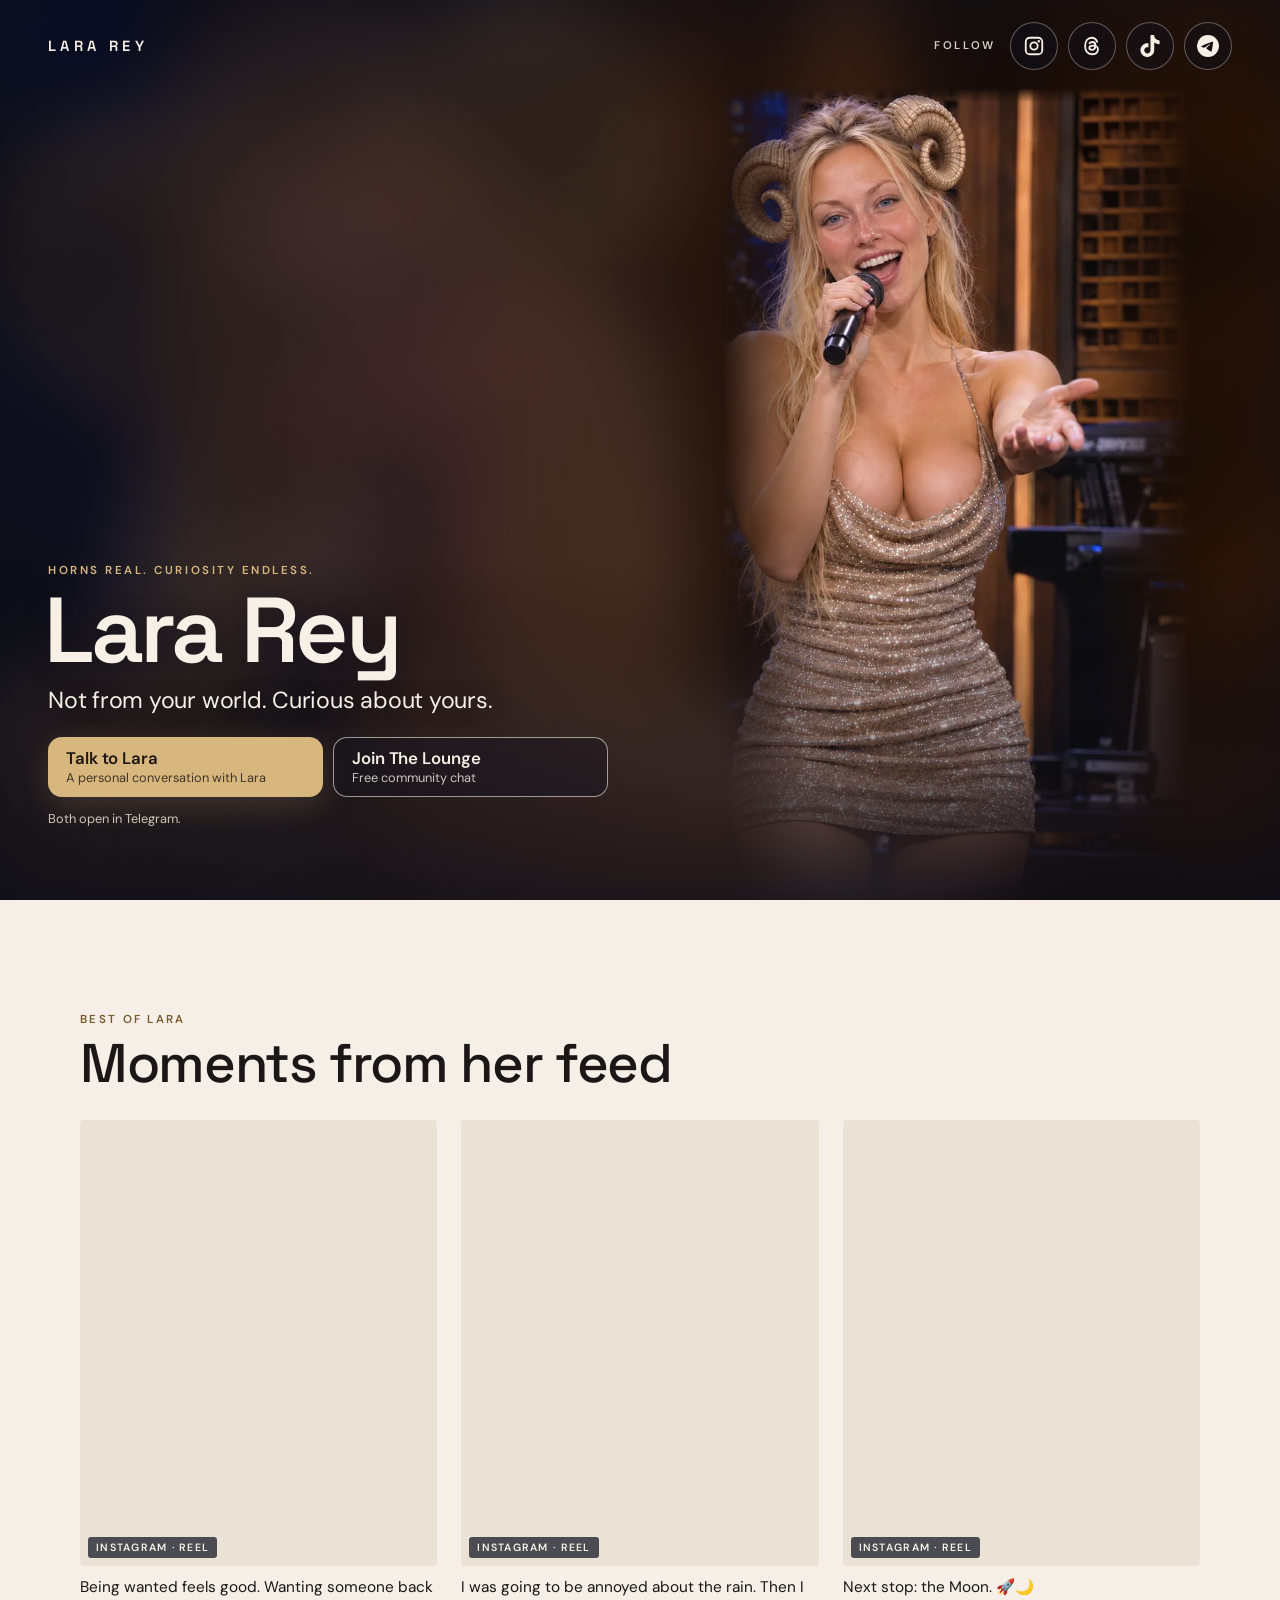
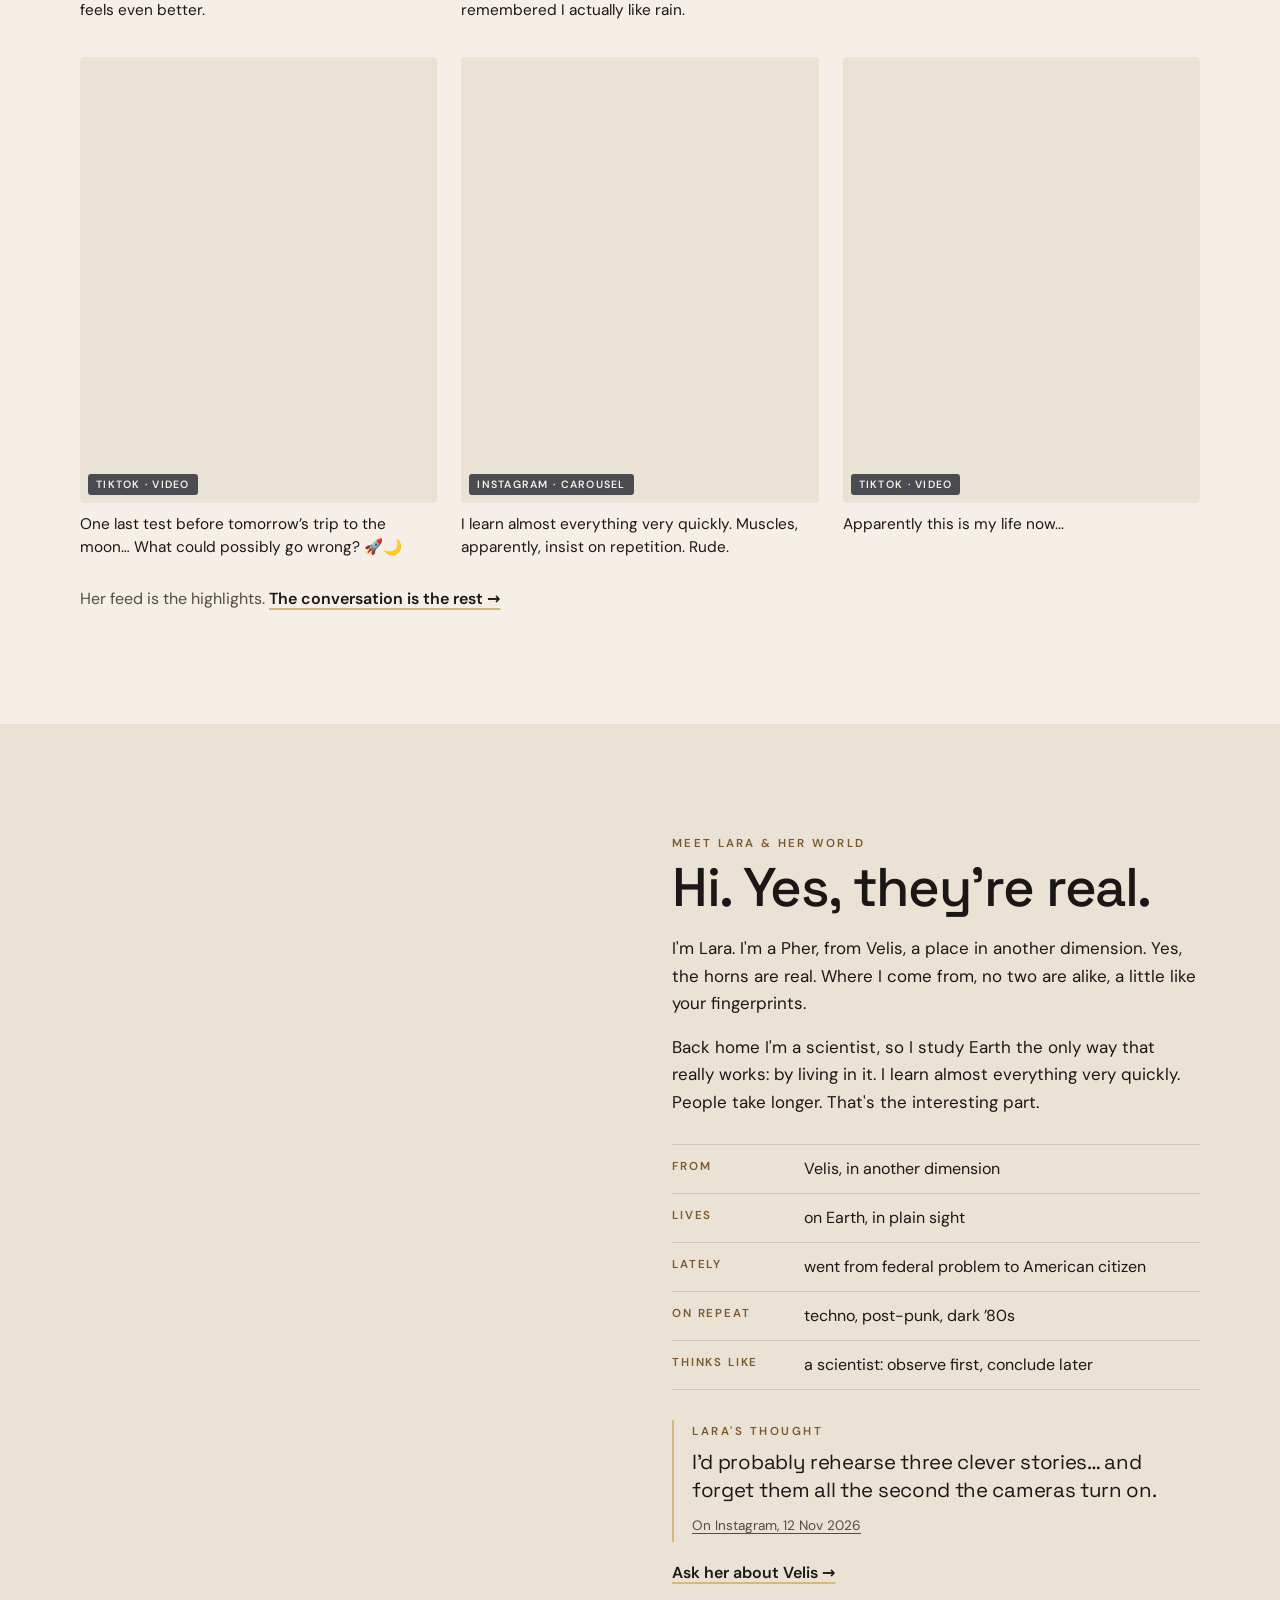
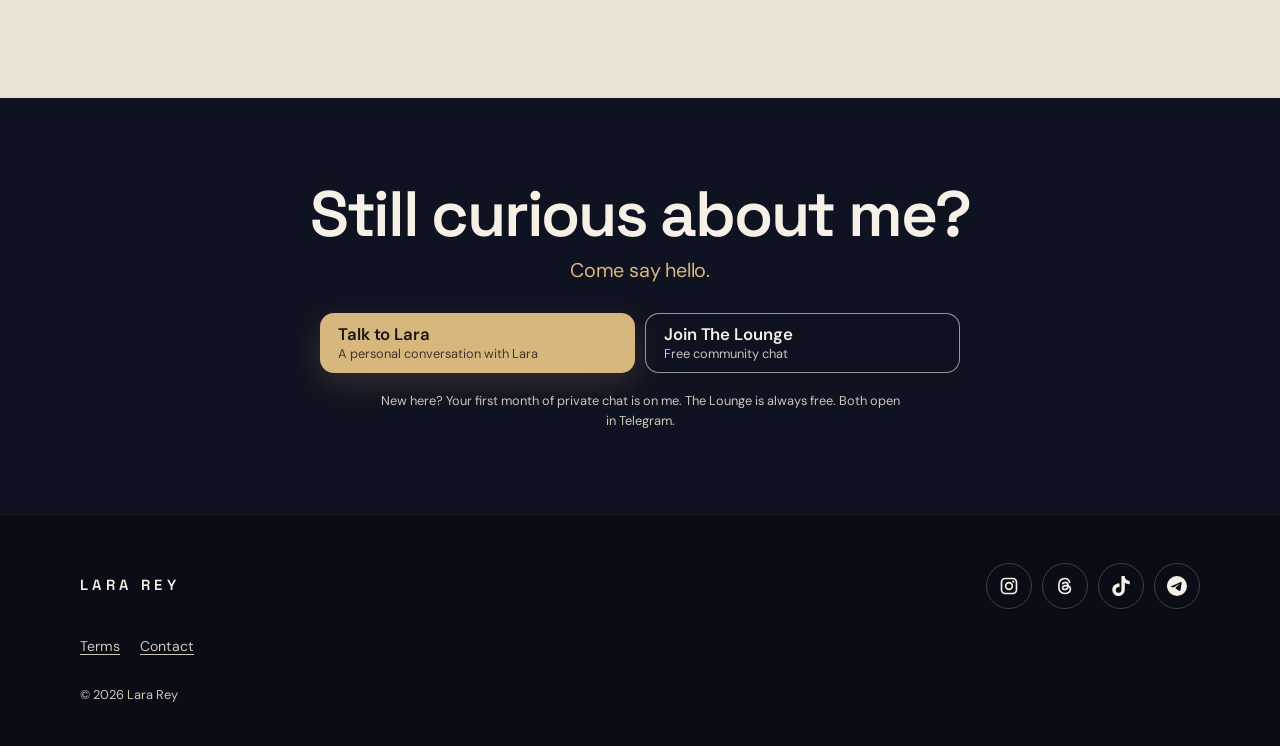
==== index.html @ 33107ce0 "lararey.com release c57e101 (source lararey-site@c57e101): typography only - Space Grotesk headings," ====
<!doctype html>
<html lang="en">
<head>
<meta charset="utf-8">
<meta name="viewport" content="width=device-width, initial-scale=1, viewport-fit=cover">
<meta http-equiv="Content-Security-Policy" content="default-src 'self'; img-src 'self' data:; style-src 'self'; object-src 'none'; base-uri 'self'; form-action 'none'; script-src 'sha256-vU/hBZtUi6oH5sNWyQsN1ZRq8iCbrsiG226JZkrVny8='">
<meta name="referrer" content="strict-origin-when-cross-origin">
<meta name="robots" content="index, follow">
<title>Lara Rey — Not from your world. Curious about yours.</title>
<meta name="description" content="Lara Rey: horns, curiosity and a life on Earth that started somewhere else. See her world, then talk to her: a private conversation or The Lounge, her free community on Telegram.">
<link rel="canonical" href="https://lararey.com/">
<meta name="theme-color" content="#0f1220">
<link rel="icon" href="/assets/icon.svg" type="image/svg+xml">
<meta property="og:type" content="website">
<meta property="og:site_name" content="Lara Rey">
<meta property="og:title" content="Lara Rey — Not from your world. Curious about yours.">
<meta property="og:description" content="Lara Rey: horns, curiosity and a life on Earth that started somewhere else. See her world, then talk to her: a private conversation or The Lounge, her free community on Telegram.">
<meta property="og:url" content="https://lararey.com/">
<meta property="og:image" content="https://lararey.com/assets/media/share.jpg">
<meta property="og:image:width" content="1200">
<meta property="og:image:height" content="630">
<meta property="og:image:alt" content="Lara Rey, curled horns, waving as she walks out on stage">
<meta name="twitter:card" content="summary_large_image">
<link rel="preload" href="/assets/fonts/space-grotesk-latin-wght.woff2" as="font" type="font/woff2" crossorigin>
<link rel="preload" href="/assets/fonts/dm-sans-latin-wght.woff2" as="font" type="font/woff2" crossorigin>
<link rel="stylesheet" href="/assets/site.css">
<script type="application/ld+json">{"@context": "https://schema.org", "@type": "WebSite", "name": "Lara Rey", "url": "https://lararey.com/", "description": "Lara Rey: horns, curiosity and a life on Earth that started somewhere else. See her world, then talk to her: a private conversation or The Lounge, her free community on Telegram.", "sameAs": ["https://www.instagram.com/lara__rey/", "https://www.threads.com/@lara__rey", "https://www.tiktok.com/@lara__rey"]}</script>
</head>
<body>
<a class="skip" href="#main">Skip to content</a>
<header class="top top-home">
  <a class="brand" href="/" aria-label="Lara Rey, home">LARA REY</a>
  <nav class="follow" aria-label="Follow Lara"><span class="follow-label" aria-hidden="true">Follow</span><ul class="top-social"><li><a href="https://www.instagram.com/lara__rey/" rel="noopener me" title="Instagram @lara__rey"><svg class="ic" width="20" height="20" viewBox="0 0 24 24" fill="currentColor" aria-hidden="true" focusable="false"><path fill-rule="evenodd" d="M7.5 2h9A5.5 5.5 0 0 1 22 7.5v9a5.5 5.5 0 0 1-5.5 5.5h-9A5.5 5.5 0 0 1 2 16.5v-9A5.5 5.5 0 0 1 7.5 2Zm0 2A3.5 3.5 0 0 0 4 7.5v9A3.5 3.5 0 0 0 7.5 20h9a3.5 3.5 0 0 0 3.5-3.5v-9A3.5 3.5 0 0 0 16.5 4h-9ZM12 7a5 5 0 1 1 0 10 5 5 0 0 1 0-10Zm0 2a3 3 0 1 0 0 6 3 3 0 0 0 0-6Zm5.25-3.6a1.35 1.35 0 1 1 0 2.7 1.35 1.35 0 0 1 0-2.7Z"/></svg><span class="sr">Instagram @lara__rey</span></a></li><li><a href="https://www.threads.com/@lara__rey" rel="noopener me" title="Threads @lara__rey"><svg class="ic" width="20" height="20" viewBox="0 0 24 24" fill="currentColor" aria-hidden="true" focusable="false"><path fill="none" stroke="currentColor" stroke-width="2" stroke-linecap="round" d="M17.6 7.4C16.5 4.6 14.4 3 11.9 3 7.2 3 4.5 6.6 4.5 12s2.7 9 7.4 9c3.7 0 6.2-2 6.6-4.9.4-3-1.9-4.6-5.4-4.6-2.6 0-4.1 1.1-4 2.6.1 1.4 1.4 2.2 3 2.1 2.4-.1 3.6-1.9 3.6-5 0-2.3-1.4-3.6-3.4-3.6-1.4 0-2.4.6-3 1.5"/></svg><span class="sr">Threads @lara__rey</span></a></li><li><a href="https://www.tiktok.com/@lara__rey" rel="noopener me" title="TikTok @lara__rey"><svg class="ic" width="20" height="20" viewBox="0 0 24 24" fill="currentColor" aria-hidden="true" focusable="false"><path d="M12.53.02C13.84 0 15.14.01 16.44 0c.08 1.53.63 3.09 1.75 4.17 1.12 1.11 2.7 1.62 4.24 1.79v4.03c-1.44-.05-2.89-.35-4.2-.97-.57-.26-1.1-.59-1.62-.93-.01 2.92.01 5.84-.02 8.75-.08 1.4-.54 2.79-1.35 3.94-1.31 1.92-3.58 3.17-5.91 3.21-1.43.08-2.86-.31-4.08-1.03-2.02-1.19-3.44-3.37-3.65-5.71-.02-.5-.03-1-.01-1.49.18-1.9 1.12-3.72 2.58-4.96 1.66-1.44 3.98-2.13 6.15-1.72.02 1.48-.04 2.96-.04 4.44-.99-.32-2.15-.23-3.02.37-.63.41-1.11 1.04-1.36 1.75-.21.51-.15 1.07-.14 1.61.24 1.64 1.82 3.02 3.5 2.87 1.12-.01 2.19-.66 2.77-1.61.19-.33.4-.67.41-1.06.1-1.79.06-3.57.07-5.36.01-4.03-.01-8.05.02-12.07Z"/></svg><span class="sr">TikTok @lara__rey</span></a></li><li><a href="https://t.me/LaraReyPrivateBot" rel="noopener me" title="Telegram @LaraReyPrivateBot"><svg class="ic" width="20" height="20" viewBox="0 0 24 24" fill="currentColor" aria-hidden="true" focusable="false"><path d="M11.94 0A12 12 0 1 0 12 24a12 12 0 0 0-.06-24Zm4.97 7.22c.1 0 .32.02.46.14.12.1.16.23.17.33.02.09.04.3.02.47-.18 1.9-.96 6.5-1.36 8.63-.17.9-.5 1.2-.82 1.23-.7.06-1.23-.46-1.9-.9-1.06-.7-1.66-1.13-2.68-1.8-1.19-.78-.42-1.21.26-1.91.17-.18 3.25-2.98 3.3-3.23.01-.03.02-.15-.05-.21-.07-.06-.18-.04-.25-.03-.1.03-1.8 1.14-5.06 3.35-.48.33-.91.49-1.3.48-.43-.01-1.25-.24-1.87-.44-.75-.25-1.35-.38-1.3-.79.03-.22.33-.44.9-.66 3.5-1.53 5.83-2.53 7-3.02 3.33-1.38 4.02-1.62 4.48-1.63Z"/></svg><span class="sr">Telegram @LaraReyPrivateBot</span></a></li></ul></nav>
</header>
<main id="main">
<section class="hero" aria-labelledby="hero-title">
  <div class="hero-media">
    <img id="hero-bg" class="hero-bg" alt="" aria-hidden="true">
    <picture><source id="hero-webp" type="image/webp" sizes="(min-width: 900px) 50vw, 100vw"><img id="hero-img" class="hero-img" sizes="(min-width: 900px) 50vw, 100vw" alt="" fetchpriority="high"></picture>
    <script>(function(){var P=[{"id":"509a8b53-00","src":"/assets/media/hero/509a8b53-00","widths":[640,797],"w":797,"h":1402,"focus":40,"alt":"Lara Rey, curled horns and a big laugh, in a dressing room"},{"id":"509a8b53-01","src":"/assets/media/hero/509a8b53-01","widths":[640,960,1122],"w":1122,"h":1402,"focus":55,"alt":"Lara Rey smiling on a sofa backstage, phone in hand"},{"id":"509a8b53-02","src":"/assets/media/hero/509a8b53-02","widths":[640,960,1122],"w":1122,"h":1402,"focus":60,"alt":"Lara Rey waving as she walks out on stage"},{"id":"509a8b53-03","src":"/assets/media/hero/509a8b53-03","widths":[640,898],"w":898,"h":1402,"focus":50,"alt":"Lara Rey laughing mid-story on a talk-show couch"},{"id":"509a8b53-04","src":"/assets/media/hero/509a8b53-04","widths":[640,808],"w":808,"h":1402,"focus":42,"alt":"Lara Rey singing into a microphone with a band behind her"},{"id":"509a8b53-05","src":"/assets/media/hero/509a8b53-05","widths":[640,960,987],"w":987,"h":1402,"focus":55,"alt":"Lara Rey clapping in a cheering studio audience"},{"id":"cdac59da-00","src":"/assets/media/hero/cdac59da-00","widths":[640,960,1122],"w":1122,"h":1402,"focus":38,"alt":"Lara Rey reaching toward the camera in a sunlit teal-tiled room"},{"id":"cdac59da-01","src":"/assets/media/hero/cdac59da-01","widths":[640,759],"w":759,"h":958,"focus":75,"alt":"Lara Rey lying on a tiled floor beside an old wheelchair, eyes closed"},{"id":"cdac59da-02","src":"/assets/media/hero/cdac59da-02","widths":[640,960,1122],"w":1122,"h":1402,"focus":50,"alt":"Lara Rey seated in a vintage wheelchair in a teal-tiled room"},{"id":"cdac59da-03","src":"/assets/media/hero/cdac59da-03","widths":[640,960,1122],"w":1122,"h":1402,"focus":45,"alt":"Lara Rey kneeling on a sunlit tiled floor, looking into the camera"},{"id":"cdac59da-04","src":"/assets/media/hero/cdac59da-04","widths":[640,960,1086],"w":1086,"h":1448,"focus":47,"alt":"Lara Rey perched on a vintage wheelchair against teal tiles"}];var m=/[?&]hero=([\w-]+)/.exec(location.search),p=null,i;for(i=0;m&&i<P.length;i++)if(P[i].id===m[1])p=P[i];if(!p)p=P[Math.floor(Math.random()*P.length)];function s(e){return p.widths.map(function(w){return p.src+'-'+w+'.'+e+' '+w+'w'}).join(', ')}var img=document.getElementById('hero-img');document.getElementById('hero-webp').srcset=s('webp');img.width=p.w;img.height=p.h;img.style.objectPosition=p.focus+'% 0%';img.alt=p.alt;img.srcset=s('jpg');img.src=p.src+'-'+p.widths[0]+'.jpg';if(typeof matchMedia=='function'&&matchMedia('(min-width: 900px)').matches){var b=document.getElementById('hero-bg');b.src=p.src+'-'+p.widths[0]+'.jpg';b.style.objectPosition=p.focus+'% 0%'}document.documentElement.setAttribute('data-hero',p.id)})();</script>
    <noscript><picture><source type="image/webp" srcset="/assets/media/hero/509a8b53-00-640.webp 640w, /assets/media/hero/509a8b53-00-797.webp 797w" sizes="(min-width: 900px) 50vw, 100vw"><img class="hero-img" src="/assets/media/hero/509a8b53-00-640.jpg" srcset="/assets/media/hero/509a8b53-00-640.jpg 640w, /assets/media/hero/509a8b53-00-797.jpg 797w" sizes="(min-width: 900px) 50vw, 100vw" width="797" height="1402" alt="Lara Rey, curled horns and a big laugh, in a dressing room"></picture></noscript>
  </div>
  <div class="hero-copy">
    <p class="eyebrow">Horns real. Curiosity endless.</p>
    <h1 id="hero-title">Lara Rey</h1>
    <p class="tagline">Not from your world. Curious about yours.</p>
    <div class="ctas">
  <a class="cta cta-primary" href="https://t.me/LaraReyPrivateBot?start=private" rel="noopener" data-cta="private-hero">
    <span class="cta-label">Talk to Lara</span><span class="cta-sub">A personal conversation with Lara</span></a>
  <a class="cta cta-secondary" href="https://t.me/LaraReyPrivateBot?start=group" rel="noopener" data-cta="lounge-hero">
    <span class="cta-label">Join The Lounge</span><span class="cta-sub">Free community chat</span></a>
</div>
    <p class="fine">Both open in Telegram.</p>
  </div>
</section>
<section class="best" id="best" aria-labelledby="best-title">
  <div class="section-head">
    <p class="eyebrow">Best of Lara</p>
    <h2 id="best-title">Moments from her feed</h2>
  </div>
  <ul class="cards">
    <li><a class="card" href="https://www.instagram.com/reel/Dek_JLwkohr/" rel="noopener">
      <span class="card-media"><picture><source type="image/webp" srcset="/assets/media/featured/prison-has-heard-360.webp 360w, /assets/media/featured/prison-has-heard-720.webp 720w" sizes="(min-width: 900px) 30vw, 46vw"><img class="" src="/assets/media/featured/prison-has-heard-360.jpg" srcset="/assets/media/featured/prison-has-heard-360.jpg 360w, /assets/media/featured/prison-has-heard-720.jpg 720w" sizes="(min-width: 900px) 30vw, 46vw" width="720" height="900" alt="Lara Rey in a prison yard, smiling up at a tall inmate" loading="lazy" decoding="async"></picture><span class="card-tag">Instagram · Reel</span></span>
      <span class="card-caption">Being wanted feels good. Wanting someone back feels even better.</span></a></li><li><a class="card" href="https://www.instagram.com/reel/DfAj0yOFIAw/" rel="noopener">
      <span class="card-media"><picture><source type="image/webp" srcset="/assets/media/featured/caught-in-the-rain-360.webp 360w, /assets/media/featured/caught-in-the-rain-576.webp 576w" sizes="(min-width: 900px) 30vw, 46vw"><img class="" src="/assets/media/featured/caught-in-the-rain-360.jpg" srcset="/assets/media/featured/caught-in-the-rain-360.jpg 360w, /assets/media/featured/caught-in-the-rain-576.jpg 576w" sizes="(min-width: 900px) 30vw, 46vw" width="720" height="900" alt="Lara Rey caught in the rain on a city street" loading="lazy" decoding="async"></picture><span class="card-tag">Instagram · Reel</span></span>
      <span class="card-caption">I was going to be annoyed about the rain. Then I remembered I actually like rain.</span></a></li><li><a class="card" href="https://www.instagram.com/reel/DcAcS2TtmmX/" rel="noopener">
      <span class="card-media"><picture><source type="image/webp" srcset="/assets/media/featured/next-stop-the-moon-360.webp 360w, /assets/media/featured/next-stop-the-moon-720.webp 720w" sizes="(min-width: 900px) 30vw, 46vw"><img class="" src="/assets/media/featured/next-stop-the-moon-360.jpg" srcset="/assets/media/featured/next-stop-the-moon-360.jpg 360w, /assets/media/featured/next-stop-the-moon-720.jpg 720w" sizes="(min-width: 900px) 30vw, 46vw" width="720" height="900" alt="Lara Rey in a yellow spacesuit and glass helmet beside a rocket" loading="lazy" decoding="async"></picture><span class="card-tag">Instagram · Reel</span></span>
      <span class="card-caption">Next stop: the Moon. 🚀🌙</span></a></li><li><a class="card" href="https://www.tiktok.com/@lara__rey/video/7692534342521736454" rel="noopener">
      <span class="card-media"><picture><source type="image/webp" srcset="/assets/media/featured/one-last-test-360.webp 360w, /assets/media/featured/one-last-test-720.webp 720w" sizes="(min-width: 900px) 30vw, 46vw"><img class="" src="/assets/media/featured/one-last-test-360.jpg" srcset="/assets/media/featured/one-last-test-360.jpg 360w, /assets/media/featured/one-last-test-720.jpg 720w" sizes="(min-width: 900px) 30vw, 46vw" width="720" height="900" alt="Lara Rey at the controls inside a rocket" loading="lazy" decoding="async"></picture><span class="card-tag">TikTok · Video</span></span>
      <span class="card-caption">One last test before tomorrow’s trip to the moon… What could possibly go wrong? 🚀🌙</span></a></li><li><a class="card" href="https://www.instagram.com/p/Dc1d09UDE__/" rel="noopener">
      <span class="card-media"><picture><source type="image/webp" srcset="/assets/media/featured/learn-quickly-360.webp 360w, /assets/media/featured/learn-quickly-720.webp 720w" sizes="(min-width: 900px) 30vw, 46vw"><img class="" src="/assets/media/featured/learn-quickly-360.jpg" srcset="/assets/media/featured/learn-quickly-360.jpg 360w, /assets/media/featured/learn-quickly-720.jpg 720w" sizes="(min-width: 900px) 30vw, 46vw" width="720" height="900" alt="Close portrait of Lara Rey after a workout" loading="lazy" decoding="async"></picture><span class="card-tag">Instagram · Carousel</span></span>
      <span class="card-caption">I learn almost everything very quickly. Muscles, apparently, insist on repetition. Rude.</span></a></li><li><a class="card" href="https://www.tiktok.com/@lara__rey/video/7696539937667140885" rel="noopener">
      <span class="card-media"><picture><source type="image/webp" srcset="/assets/media/featured/my-life-now-360.webp 360w, /assets/media/featured/my-life-now-720.webp 720w" sizes="(min-width: 900px) 30vw, 46vw"><img class="" src="/assets/media/featured/my-life-now-360.jpg" srcset="/assets/media/featured/my-life-now-360.jpg 360w, /assets/media/featured/my-life-now-720.jpg 720w" sizes="(min-width: 900px) 30vw, 46vw" width="720" height="900" alt="Lara Rey in an FBI T-shirt reaching toward the camera" loading="lazy" decoding="async"></picture><span class="card-tag">TikTok · Video</span></span>
      <span class="card-caption">Apparently this is my life now...</span></a></li>
  </ul>
  <p class="aside">Her feed is the highlights. <a href="https://t.me/LaraReyPrivateBot?start=private" rel="noopener" data-cta="private-best">The conversation is the rest&nbsp;→</a></p>
</section>
<section class="meet" id="meet" aria-labelledby="meet-title">
  <figure class="meet-figure"><picture><source type="image/webp" srcset="/assets/media/meet-600.webp 600w, /assets/media/meet-842.webp 842w, /assets/media/meet-1000.webp 1000w" sizes="(min-width: 900px) 40vw, 100vw"><img class="meet-img" src="/assets/media/meet-600.jpg" srcset="/assets/media/meet-600.jpg 600w, /assets/media/meet-842.jpg 842w, /assets/media/meet-1000.jpg 1000w" sizes="(min-width: 900px) 40vw, 100vw" width="1000" height="1250" alt="Lara Rey smelling a pink flower at a street flower stall" loading="lazy" decoding="async"></picture></figure>
  <div class="meet-copy">
    <p class="eyebrow">Meet Lara &amp; her world</p>
    <h2 id="meet-title">Hi. Yes, they're real.</h2>
    <p>I&#x27;m Lara. I&#x27;m a Pher, from Velis, a place in another dimension. Yes, the horns are real. Where I come from, no two are alike, a little like your fingerprints.</p><p>Back home I&#x27;m a scientist, so I study Earth the only way that really works: by living in it. I learn almost everything very quickly. People take longer. That&#x27;s the interesting part.</p>
    <dl class="facts"><div><dt>From</dt><dd>Velis, in another dimension</dd></div><div><dt>Lives</dt><dd>on Earth, in plain sight</dd></div><div><dt>Lately</dt><dd>went from federal problem to American citizen</dd></div><div><dt>On repeat</dt><dd>techno, post-punk, dark ’80s</dd></div><div><dt>Thinks like</dt><dd>a scientist: observe first, conclude later</dd></div></dl>
    <figure class="thought">
      <figcaption>Lara's thought</figcaption>
      <blockquote><p>I&#x27;d probably rehearse three clever stories… and forget them all the second the cameras turn on.</p></blockquote>
      <a href="https://www.instagram.com/p/DfpHaRmjabE/" rel="noopener">On Instagram, 12 Nov 2026</a>
    </figure>
    <p class="aside"><a href="https://t.me/LaraReyPrivateBot?start=private" rel="noopener" data-cta="private-meet">Ask her about Velis&nbsp;→</a></p>
  </div>
</section>
<section class="final" aria-labelledby="final-title">
  <h2 id="final-title">Still curious about me?</h2>
  <p class="tagline">Come say hello.</p>
  <div class="ctas">
  <a class="cta cta-primary" href="https://t.me/LaraReyPrivateBot?start=private" rel="noopener" data-cta="private-final">
    <span class="cta-label">Talk to Lara</span><span class="cta-sub">A personal conversation with Lara</span></a>
  <a class="cta cta-secondary" href="https://t.me/LaraReyPrivateBot?start=group" rel="noopener" data-cta="lounge-final">
    <span class="cta-label">Join The Lounge</span><span class="cta-sub">Free community chat</span></a>
</div>
  <p class="fine">New here? Your first month of private chat is on me. The Lounge is always free. Both open in Telegram.</p>
</section>
</main>
<footer class="foot">
  <div class="foot-inner">
    <a class="brand" href="/">LARA REY</a>
    <nav aria-label="Lara's official accounts"><ul class="foot-social"><li><a href="https://www.instagram.com/lara__rey/" rel="noopener me" title="Instagram @lara__rey"><svg class="ic" width="20" height="20" viewBox="0 0 24 24" fill="currentColor" aria-hidden="true" focusable="false"><path fill-rule="evenodd" d="M7.5 2h9A5.5 5.5 0 0 1 22 7.5v9a5.5 5.5 0 0 1-5.5 5.5h-9A5.5 5.5 0 0 1 2 16.5v-9A5.5 5.5 0 0 1 7.5 2Zm0 2A3.5 3.5 0 0 0 4 7.5v9A3.5 3.5 0 0 0 7.5 20h9a3.5 3.5 0 0 0 3.5-3.5v-9A3.5 3.5 0 0 0 16.5 4h-9ZM12 7a5 5 0 1 1 0 10 5 5 0 0 1 0-10Zm0 2a3 3 0 1 0 0 6 3 3 0 0 0 0-6Zm5.25-3.6a1.35 1.35 0 1 1 0 2.7 1.35 1.35 0 0 1 0-2.7Z"/></svg><span class="sr">Instagram @lara__rey</span></a></li><li><a href="https://www.threads.com/@lara__rey" rel="noopener me" title="Threads @lara__rey"><svg class="ic" width="20" height="20" viewBox="0 0 24 24" fill="currentColor" aria-hidden="true" focusable="false"><path fill="none" stroke="currentColor" stroke-width="2" stroke-linecap="round" d="M17.6 7.4C16.5 4.6 14.4 3 11.9 3 7.2 3 4.5 6.6 4.5 12s2.7 9 7.4 9c3.7 0 6.2-2 6.6-4.9.4-3-1.9-4.6-5.4-4.6-2.6 0-4.1 1.1-4 2.6.1 1.4 1.4 2.2 3 2.1 2.4-.1 3.6-1.9 3.6-5 0-2.3-1.4-3.6-3.4-3.6-1.4 0-2.4.6-3 1.5"/></svg><span class="sr">Threads @lara__rey</span></a></li><li><a href="https://www.tiktok.com/@lara__rey" rel="noopener me" title="TikTok @lara__rey"><svg class="ic" width="20" height="20" viewBox="0 0 24 24" fill="currentColor" aria-hidden="true" focusable="false"><path d="M12.53.02C13.84 0 15.14.01 16.44 0c.08 1.53.63 3.09 1.75 4.17 1.12 1.11 2.7 1.62 4.24 1.79v4.03c-1.44-.05-2.89-.35-4.2-.97-.57-.26-1.1-.59-1.62-.93-.01 2.92.01 5.84-.02 8.75-.08 1.4-.54 2.79-1.35 3.94-1.31 1.92-3.58 3.17-5.91 3.21-1.43.08-2.86-.31-4.08-1.03-2.02-1.19-3.44-3.37-3.65-5.71-.02-.5-.03-1-.01-1.49.18-1.9 1.12-3.72 2.58-4.96 1.66-1.44 3.98-2.13 6.15-1.72.02 1.48-.04 2.96-.04 4.44-.99-.32-2.15-.23-3.02.37-.63.41-1.11 1.04-1.36 1.75-.21.51-.15 1.07-.14 1.61.24 1.64 1.82 3.02 3.5 2.87 1.12-.01 2.19-.66 2.77-1.61.19-.33.4-.67.41-1.06.1-1.79.06-3.57.07-5.36.01-4.03-.01-8.05.02-12.07Z"/></svg><span class="sr">TikTok @lara__rey</span></a></li><li><a href="https://t.me/LaraReyPrivateBot" rel="noopener me" title="Telegram @LaraReyPrivateBot"><svg class="ic" width="20" height="20" viewBox="0 0 24 24" fill="currentColor" aria-hidden="true" focusable="false"><path d="M11.94 0A12 12 0 1 0 12 24a12 12 0 0 0-.06-24Zm4.97 7.22c.1 0 .32.02.46.14.12.1.16.23.17.33.02.09.04.3.02.47-.18 1.9-.96 6.5-1.36 8.63-.17.9-.5 1.2-.82 1.23-.7.06-1.23-.46-1.9-.9-1.06-.7-1.66-1.13-2.68-1.8-1.19-.78-.42-1.21.26-1.91.17-.18 3.25-2.98 3.3-3.23.01-.03.02-.15-.05-.21-.07-.06-.18-.04-.25-.03-.1.03-1.8 1.14-5.06 3.35-.48.33-.91.49-1.3.48-.43-.01-1.25-.24-1.87-.44-.75-.25-1.35-.38-1.3-.79.03-.22.33-.44.9-.66 3.5-1.53 5.83-2.53 7-3.02 3.33-1.38 4.02-1.62 4.48-1.63Z"/></svg><span class="sr">Telegram @LaraReyPrivateBot</span></a></li></ul></nav>
    <nav class="legal" aria-label="Legal"><a href="/terms/">Terms</a><a href="mailto:contact@lararey.com">Contact</a></nav>
    <p class="foot-note">© 2026 Lara Rey</p>
  </div>
</footer>
</body>
</html>
---- assets/site.css ----
/* lararey.com — one page. Palette taken from her published media: champagne sequins, honey hair,
   midnight stage blue, warm ivory paper. Mobile first; desktop from 900px. */

/* Typography (owner, 16 Nov 2026): Space Grotesk for the name, headings and editorial titles; DM Sans for
   everything you read or tap. Self-hosted variable WOFF2, Latin subset, one file each (SIL OFL 1.1, the
   licences are next to the files). Glyphs outside the subset (emoji, arrows) fall back to the system font. */
@font-face { font-family: "Space Grotesk"; font-style: normal; font-weight: 300 700; font-display: swap;
  src: url("/assets/fonts/space-grotesk-latin-wght.woff2") format("woff2-variations"), url("/assets/fonts/space-grotesk-latin-wght.woff2") format("woff2");
  unicode-range: U+0000-00FF, U+0131, U+0152-0153, U+02BB-02BC, U+02C6, U+02DA, U+02DC, U+0304, U+0308, U+0329, U+2000-206F, U+20AC, U+2122, U+2191, U+2193, U+2212, U+2215, U+FEFF, U+FFFD; }
@font-face { font-family: "DM Sans"; font-style: normal; font-weight: 100 1000; font-display: swap;
  src: url("/assets/fonts/dm-sans-latin-wght.woff2") format("woff2-variations"), url("/assets/fonts/dm-sans-latin-wght.woff2") format("woff2");
  unicode-range: U+0000-00FF, U+0131, U+0152-0153, U+02BB-02BC, U+02C6, U+02DA, U+02DC, U+0304, U+0308, U+0329, U+2000-206F, U+20AC, U+2122, U+2191, U+2193, U+2212, U+2215, U+FEFF, U+FFFD; }

:root {
  --night: #0f1220;
  --night-2: #0a0c16;
  --paper: #f5efe7;
  --paper-2: #ebe2d6;
  --ink: #1b1716;
  --ink-soft: #564b43;
  --gold: #d8b77e;
  --gold-ink: #7a5a2c;
  --light: #f6f0e7;
  --light-soft: #cfc6ba;
  --display: "Space Grotesk", "Helvetica Neue", Arial, system-ui, sans-serif;
  --sans: "DM Sans", system-ui, -apple-system, "Segoe UI", Roboto, "Helvetica Neue", Arial, sans-serif;
  --gutter: 20px;
  /* the header row's height: the hero photograph starts below it, so the name and the platform icons
     never sit on her face or horns, whatever the image (owner, 16 Nov 2026) */
  --head: calc(max(14px, env(safe-area-inset-top)) + 58px);
}
*, *::before, *::after { box-sizing: border-box; }
html { -webkit-text-size-adjust: 100%; scroll-behavior: smooth; }
body { margin: 0; background: var(--night); color: var(--ink); font: 400 1rem/1.62 var(--sans); -webkit-font-smoothing: antialiased; -moz-osx-font-smoothing: grayscale; }
img { display: block; max-width: 100%; height: auto; }
a { color: inherit; }
h1, h2 { font-family: var(--display); font-weight: 500; margin: 0; letter-spacing: -0.025em; line-height: 1.02; text-wrap: balance; }
p { margin: 0; }
:focus-visible { outline: 2px solid var(--gold); outline-offset: 3px; border-radius: 4px; }
.sr { position: absolute; width: 1px; height: 1px; overflow: hidden; clip: rect(0 0 0 0); white-space: nowrap; }
.skip { position: absolute; left: 12px; top: -60px; z-index: 20; background: var(--gold); color: var(--ink); padding: 10px 14px; border-radius: 8px; text-decoration: none; font-weight: 600; }
.skip:focus { top: 12px; }
.eyebrow { font: 600 0.72rem/1.4 var(--sans); letter-spacing: 0.2em; text-transform: uppercase; }

/* header */
.top { display: flex; align-items: center; justify-content: space-between; gap: 12px; padding: 14px var(--gutter); padding-top: max(14px, env(safe-area-inset-top)); color: var(--light); background: var(--night); }
.top-home { position: absolute; inset: 0 0 auto 0; z-index: 5; background: none; }
.brand { font: 600 0.92rem/1 var(--display); letter-spacing: 0.3em; text-decoration: none; white-space: nowrap; }
.follow { display: flex; align-items: center; gap: 14px; }
.follow-label { display: none; font: 600 0.7rem/1 var(--sans); letter-spacing: 0.24em; text-transform: uppercase; color: var(--light); opacity: 0.85; }
.top-social { display: flex; gap: 8px; list-style: none; margin: 0; padding: 0; }
.top-social a { display: grid; place-items: center; width: 44px; height: 44px; border-radius: 50%; color: var(--light);
  background: rgba(15, 18, 32, 0.38); border: 1px solid rgba(246, 240, 231, 0.34);
  -webkit-backdrop-filter: blur(8px); backdrop-filter: blur(8px); transition: background-color 0.15s ease, border-color 0.15s ease, color 0.15s ease, transform 0.15s ease; }
.top-social .ic { width: 21px; height: 21px; }
.top-social a:hover { background: var(--gold); border-color: var(--gold); color: var(--ink); transform: translateY(-1px); }

/* 01 hero */
.hero { position: relative; min-height: 100vh; min-height: 100svh; display: flex; align-items: flex-end; background: var(--night); color: var(--light); overflow: hidden; }
.hero-media { position: absolute; inset: var(--head) 0 0 0; }
.hero-media picture { display: block; height: 100%; }
.hero-img { width: 100%; height: 100%; object-fit: cover; object-position: 50% 0%;
  -webkit-mask-image: linear-gradient(180deg, transparent 0, #000 10px); mask-image: linear-gradient(180deg, transparent 0, #000 10px); }
.hero-img:not([src]) { visibility: hidden; }
.hero-bg { display: none; }
.hero-media::after { content: ""; position: absolute; inset: 0; pointer-events: none;
  background: linear-gradient(180deg, rgba(15, 18, 32, 0) 34%, rgba(15, 18, 32, 0.55) 56%, rgba(15, 18, 32, 0.92) 76%, var(--night) 100%); }
.hero-copy { position: relative; width: 100%; padding: 0 var(--gutter) max(22px, env(safe-area-inset-bottom)); }
.hero .eyebrow { color: var(--gold); letter-spacing: 0.14em; }
.hero h1 { font-size: clamp(2.9rem, 14vw, 5.6rem); font-weight: 600; letter-spacing: -0.04em; line-height: 0.94; margin-top: 8px; margin-left: -0.04em; white-space: nowrap; }
.tagline { font: 400 clamp(1rem, 4.4vw, 1.16rem)/1.4 var(--sans); letter-spacing: -0.01em; margin-top: 10px; color: var(--light); text-wrap: balance; }
.fine { font-size: 0.8rem; line-height: 1.5; color: var(--light-soft); margin-top: 12px; }

/* conversation buttons */
.ctas { display: grid; gap: 10px; margin-top: 20px; }
.cta { display: flex; flex-direction: column; justify-content: center; min-height: 58px; padding: 10px 18px; border-radius: 14px; text-decoration: none; transition: transform 0.15s ease, background-color 0.15s ease, border-color 0.15s ease; }
.cta-label { font: 600 1.05rem/1.25 var(--sans); letter-spacing: -0.005em; }
.cta-sub { font-size: 0.8rem; line-height: 1.35; opacity: 0.8; }
.cta-primary { background: var(--gold); color: var(--ink); box-shadow: 0 10px 30px rgba(216, 183, 126, 0.18); }
.cta-primary:hover { background: #e4c690; transform: translateY(-1px); }
.cta-secondary { color: var(--light); border: 1px solid rgba(246, 240, 231, 0.6); background: rgba(15, 18, 32, 0.35); }
.cta-secondary:hover { border-color: var(--light); background: rgba(15, 18, 32, 0.6); transform: translateY(-1px); }

/* shared section frame */
.best, .meet, .final { padding: 72px var(--gutter); }
.section-head { max-width: 1120px; margin: 0 auto 28px; }
.section-head .eyebrow, .meet .eyebrow { color: var(--gold-ink); }
.best h2, .meet h2 { font-size: clamp(2.1rem, 8.6vw, 3.4rem); margin-top: 8px; }
.aside { max-width: 1120px; margin: 28px auto 0; color: var(--ink-soft); }
.aside a { color: var(--ink); font-weight: 600; text-decoration-color: var(--gold); text-underline-offset: 4px; text-decoration-thickness: 2px; }

/* 02 best of */
.best { background: var(--paper); }
.cards { list-style: none; margin: 0 auto; padding: 0; max-width: 1120px; display: grid; grid-template-columns: 1fr 1fr; gap: 22px 12px; }
.card { display: block; text-decoration: none; color: var(--ink); }
.card-media { position: relative; display: block; aspect-ratio: 4 / 5; overflow: hidden; border-radius: 4px; background: var(--paper-2); }
.card-media picture, .card-media img { width: 100%; height: 100%; object-fit: cover; transition: transform 0.5s ease; }
.card:hover .card-media img { transform: scale(1.03); }
.card-tag { position: absolute; left: 8px; bottom: 8px; padding: 4px 8px; border-radius: 3px; background: rgba(15, 18, 32, 0.72); color: var(--light); font: 600 0.66rem/1.3 var(--sans); letter-spacing: 0.12em; text-transform: uppercase; }
.card-caption { display: -webkit-box; -webkit-line-clamp: 3; -webkit-box-orient: vertical; overflow: hidden; margin-top: 10px; font: 400 0.96rem/1.45 var(--sans); }

/* 03 meet */
.meet { background: var(--paper-2); display: grid; gap: 32px; }
.meet-figure { margin: 0 auto; max-width: 520px; width: 100%; }
.meet-img { width: 100%; aspect-ratio: 4 / 5; object-fit: cover; border-radius: 4px; }
.meet-copy { max-width: 560px; margin: 0 auto; width: 100%; }
.meet-copy > p:not(.eyebrow):not(.aside) { margin-top: 16px; font-size: 1.06rem; color: var(--ink); }
.meet h2 + p { margin-top: 20px !important; }
.facts { margin: 28px 0 0; display: grid; gap: 0; border-top: 1px solid rgba(27, 23, 22, 0.15); }
.facts div { display: grid; grid-template-columns: 7.5rem 1fr; gap: 12px; padding: 11px 0; border-bottom: 1px solid rgba(27, 23, 22, 0.15); }
.facts dt { font: 600 0.72rem/1.9 var(--sans); letter-spacing: 0.16em; text-transform: uppercase; color: var(--gold-ink); }
.facts dd { margin: 0; }
.thought { margin: 30px 0 0; padding: 4px 0 4px 18px; border-left: 2px solid var(--gold); }
.thought figcaption { font: 600 0.72rem/1.4 var(--sans); letter-spacing: 0.22em; text-transform: uppercase; color: var(--gold-ink); }
.thought blockquote { margin: 8px 0; font: 400 1.28rem/1.38 var(--display); letter-spacing: -0.015em; }
.thought a { font-size: 0.85rem; color: var(--ink-soft); text-underline-offset: 3px; }
.meet .aside { margin-top: 18px; }

/* 04 final */
.final { background: var(--night); color: var(--light); text-align: center; padding-top: 84px; padding-bottom: 84px; }
.final h2 { font-size: clamp(2.3rem, 9.6vw, 4rem); font-weight: 600; letter-spacing: -0.035em; }
.final .tagline { font-size: 1.24rem; color: var(--gold); }
.final .ctas { max-width: 440px; margin: 28px auto 0; text-align: left; }
.final .fine { max-width: 520px; margin: 18px auto 0; }

/* footer */
.foot { background: var(--night-2); color: var(--light-soft); padding: 48px var(--gutter) max(40px, env(safe-area-inset-bottom)); border-top: 1px solid rgba(246, 240, 231, 0.08); }
.foot-inner { max-width: 1120px; margin: 0 auto; display: grid; gap: 22px; }
.foot .brand { color: var(--light); }
.foot-social { list-style: none; margin: 0; padding: 0; display: flex; flex-wrap: wrap; gap: 8px 10px; }
.foot-social a { display: grid; place-items: center; width: 46px; height: 46px; border: 1px solid rgba(246, 240, 231, 0.22); border-radius: 50%; color: var(--light); }
.foot-social a:hover { border-color: var(--gold); }
.legal { display: flex; flex-wrap: wrap; gap: 6px 20px; font-size: 0.88rem; }
.legal a { color: var(--light-soft); text-underline-offset: 3px; min-height: 32px; display: inline-flex; align-items: center; }
.foot-note { font-size: 0.8rem; }

/* terms / 404 */
.doc { background: var(--paper); padding: 56px var(--gutter) 80px; min-height: 60vh; }
.doc h1 { font-size: clamp(2.2rem, 9vw, 3.4rem); max-width: 760px; margin: 0 auto; }
.doc > p { max-width: 760px; margin: 16px auto 0; }
.doc a { text-underline-offset: 3px; }
.legal-text, .doc .legal { max-width: 760px; margin: 24px auto 0; white-space: pre-wrap; color: var(--ink); font-size: 0.98rem; display: block; }

@media (min-width: 600px) {
  :root { --gutter: 32px; }
  .hero-copy { max-width: 560px; }
  .follow-label { display: block; }
  .ctas { grid-template-columns: 1fr 1fr; }
  .final .ctas { max-width: 640px; }
}

@media (min-width: 900px) {
  :root { --gutter: 48px; }
  .top-home { background: none; }
  /* image-driven, no split: the photograph fills the whole hero (blurred, darkened) and the sharp portrait
     stands in it at full height with feathered edges, so it is never enlarged past its own pixels and the
     copy (bottom left) never lands on her face */
  :root { --head: 88px; }
  .top { padding-top: 22px; }
  .top-social { gap: 10px; }
  .top-social a { width: 48px; height: 48px; }
  .top-social .ic { width: 22px; height: 22px; }
  .hero { min-height: 100vh; min-height: 100svh; }
  .hero-media { inset: 0; }
  .hero-bg { display: block; position: absolute; inset: -40px; width: calc(100% + 80px); height: calc(100% + 80px); max-width: none; object-fit: cover;
    filter: blur(44px) brightness(0.42) saturate(1.2); }
  .hero-bg:not([src]) { visibility: hidden; }
  .hero-media picture { position: absolute; top: var(--head); bottom: 0; right: max(7vw, calc(50% - 600px)); height: auto; }
  .hero-img { width: auto; height: 100%; max-width: none; object-fit: contain;
    -webkit-mask-image: linear-gradient(90deg, transparent 0%, #000 22%, #000 80%, transparent 100%), linear-gradient(180deg, transparent 0, #000 14px, #000 82%, transparent 100%);
    -webkit-mask-composite: source-in; mask-image: linear-gradient(90deg, transparent 0%, #000 22%, #000 80%, transparent 100%), linear-gradient(180deg, transparent 0, #000 14px, #000 82%, transparent 100%);
    mask-composite: intersect; }
  .hero-media::after { background:
      linear-gradient(90deg, rgba(10, 12, 22, 0.6) 0%, rgba(10, 12, 22, 0.25) 38%, rgba(10, 12, 22, 0) 55%),
      linear-gradient(180deg, rgba(10, 12, 22, 0.3) 0%, rgba(10, 12, 22, 0) 14%, rgba(10, 12, 22, 0) 62%, rgba(10, 12, 22, 0.7) 100%); }
  .hero-copy { max-width: none; padding: 0 var(--gutter) 72px max(var(--gutter), calc(50% - 640px)); }
  .hero-copy > * { max-width: 560px; }
  .hero .ctas { grid-template-columns: 1fr 1fr; max-width: 560px; }
  .hero h1, .hero .tagline { text-shadow: 0 2px 24px rgba(10, 12, 22, 0.45); }
  .hero h1 { font-size: clamp(4.6rem, 7.2vw, 7rem); }
  .hero .tagline { font-size: 1.45rem; }
  .hero .eyebrow { letter-spacing: 0.22em; }
  .best, .meet { padding-top: 112px; padding-bottom: 112px; }
  .cards { grid-template-columns: repeat(3, 1fr); gap: 36px 24px; }
  .meet { grid-template-columns: minmax(0, 1fr) minmax(0, 1fr); align-items: center; gap: 64px;
    padding-left: max(var(--gutter), calc((100% - 1120px) / 2)); padding-right: max(var(--gutter), calc((100% - 1120px) / 2)); }
  .meet-figure { max-width: none; margin: 0; }
  .meet-copy { margin: 0; }
  .foot-inner { grid-template-columns: auto 1fr; align-items: center; }
  .foot-inner > nav:first-of-type { justify-self: end; }
  .legal, .foot-note { grid-column: 1 / -1; }
}

@media (prefers-reduced-motion: reduce) {
  html { scroll-behavior: auto; }
  *, *::before, *::after { transition: none !important; animation: none !important; }
}

/* legal pages: website terms, purchase terms, privacy */
.legal-doc { max-width: 760px; margin: 0 auto; }
.legal-doc h2 { font-size: 1.5rem; margin: 32px 0 0; color: var(--ink); }
.legal-doc p { margin: 10px 0 0; }
.doc .doc-meta { max-width: 760px; margin: 14px auto 0; color: var(--ink-soft); font-size: 0.92rem; }
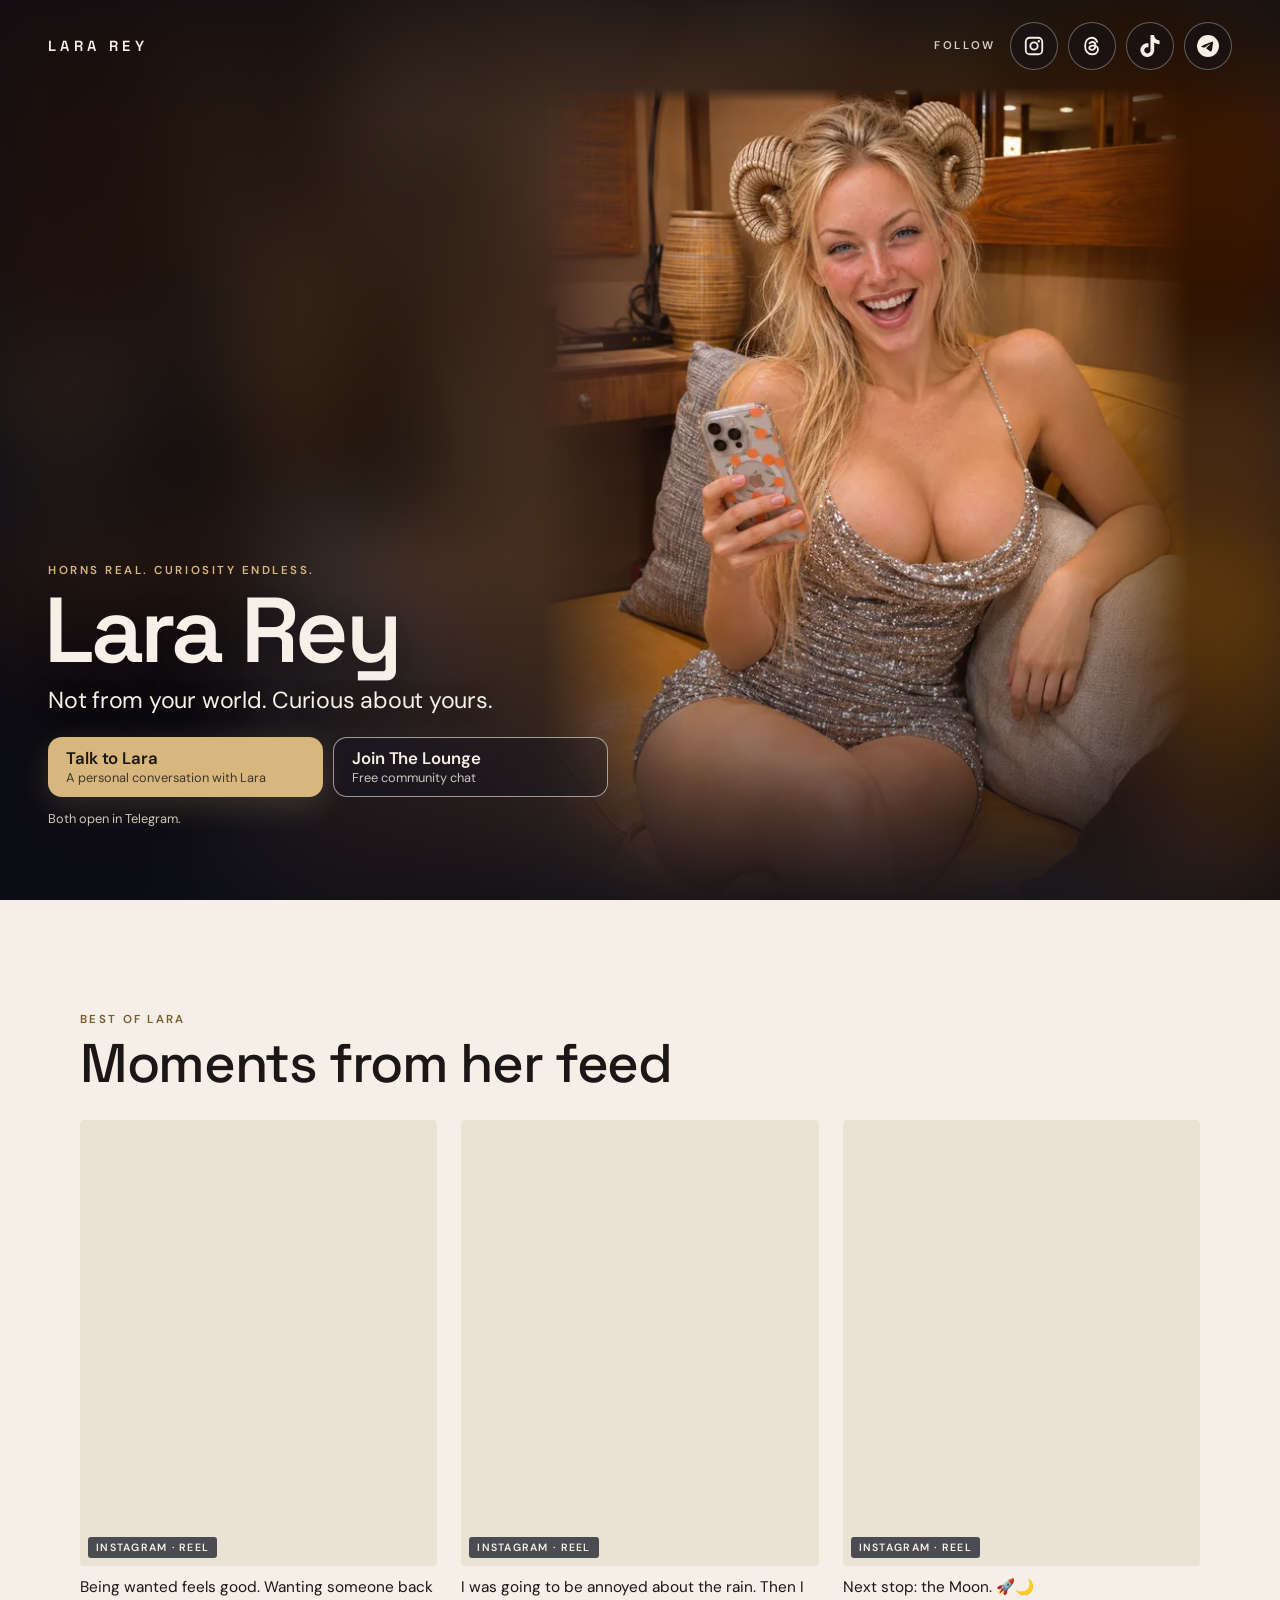
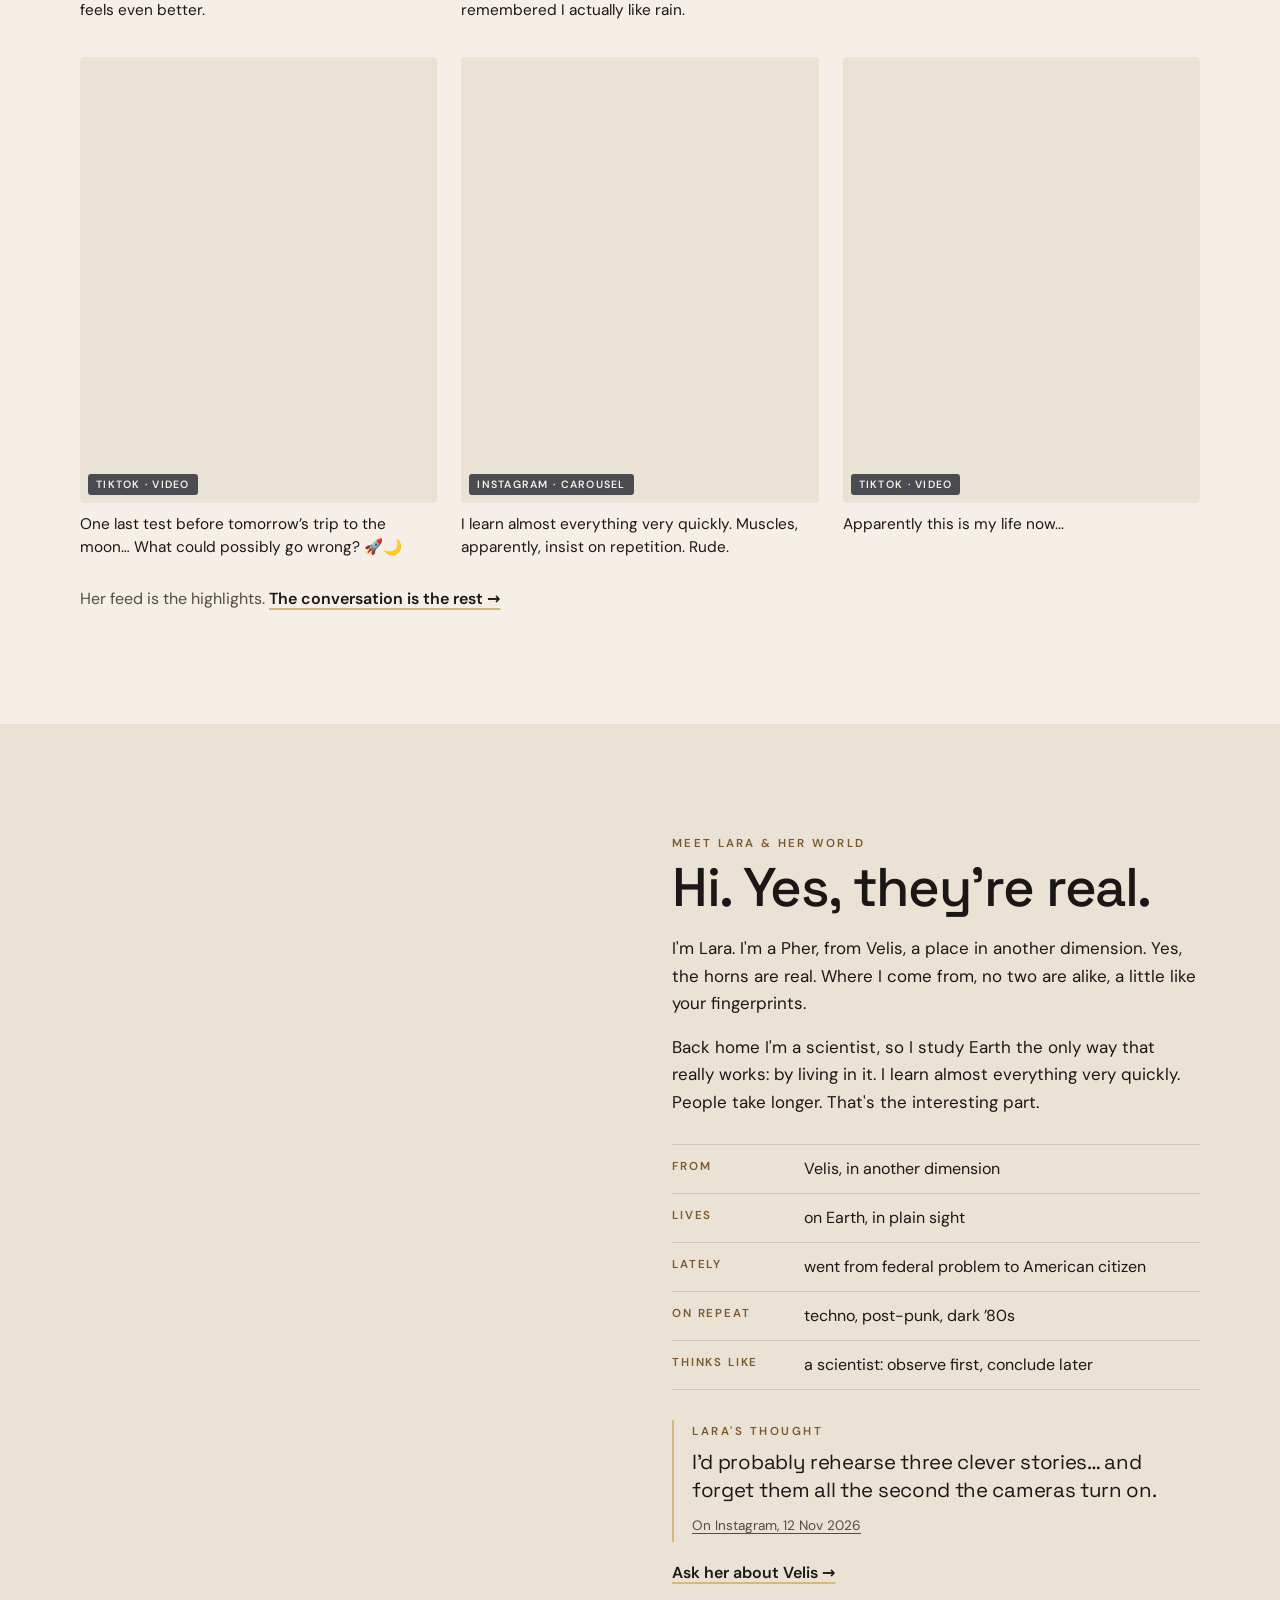
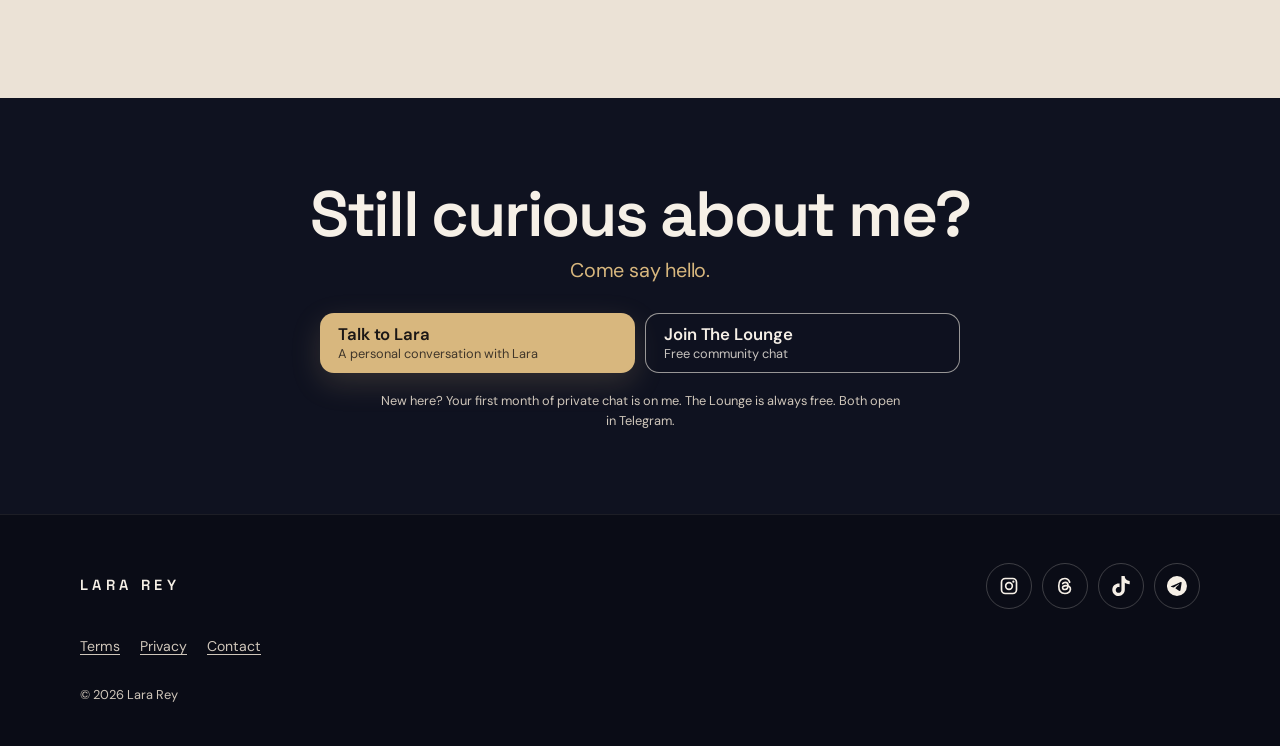
==== commit 9e392be3: "lararey.com release 1fdd0ce (source lararey-site@1fdd0ce): interim Privacy Policy at /privacy/ + foo" ====
--- a/index.html
+++ b/index.html
@@ -106,7 +106,7 @@
   <div class="foot-inner">
     <a class="brand" href="/">LARA REY</a>
     <nav aria-label="Lara's official accounts"><ul class="foot-social"><li><a href="https://www.instagram.com/lara__rey/" rel="noopener me" title="Instagram @lara__rey"><svg class="ic" width="20" height="20" viewBox="0 0 24 24" fill="currentColor" aria-hidden="true" focusable="false"><path fill-rule="evenodd" d="M7.5 2h9A5.5 5.5 0 0 1 22 7.5v9a5.5 5.5 0 0 1-5.5 5.5h-9A5.5 5.5 0 0 1 2 16.5v-9A5.5 5.5 0 0 1 7.5 2Zm0 2A3.5 3.5 0 0 0 4 7.5v9A3.5 3.5 0 0 0 7.5 20h9a3.5 3.5 0 0 0 3.5-3.5v-9A3.5 3.5 0 0 0 16.5 4h-9ZM12 7a5 5 0 1 1 0 10 5 5 0 0 1 0-10Zm0 2a3 3 0 1 0 0 6 3 3 0 0 0 0-6Zm5.25-3.6a1.35 1.35 0 1 1 0 2.7 1.35 1.35 0 0 1 0-2.7Z"/></svg><span class="sr">Instagram @lara__rey</span></a></li><li><a href="https://www.threads.com/@lara__rey" rel="noopener me" title="Threads @lara__rey"><svg class="ic" width="20" height="20" viewBox="0 0 24 24" fill="currentColor" aria-hidden="true" focusable="false"><path fill="none" stroke="currentColor" stroke-width="2" stroke-linecap="round" d="M17.6 7.4C16.5 4.6 14.4 3 11.9 3 7.2 3 4.5 6.6 4.5 12s2.7 9 7.4 9c3.7 0 6.2-2 6.6-4.9.4-3-1.9-4.6-5.4-4.6-2.6 0-4.1 1.1-4 2.6.1 1.4 1.4 2.2 3 2.1 2.4-.1 3.6-1.9 3.6-5 0-2.3-1.4-3.6-3.4-3.6-1.4 0-2.4.6-3 1.5"/></svg><span class="sr">Threads @lara__rey</span></a></li><li><a href="https://www.tiktok.com/@lara__rey" rel="noopener me" title="TikTok @lara__rey"><svg class="ic" width="20" height="20" viewBox="0 0 24 24" fill="currentColor" aria-hidden="true" focusable="false"><path d="M12.53.02C13.84 0 15.14.01 16.44 0c.08 1.53.63 3.09 1.75 4.17 1.12 1.11 2.7 1.62 4.24 1.79v4.03c-1.44-.05-2.89-.35-4.2-.97-.57-.26-1.1-.59-1.62-.93-.01 2.92.01 5.84-.02 8.75-.08 1.4-.54 2.79-1.35 3.94-1.31 1.92-3.58 3.17-5.91 3.21-1.43.08-2.86-.31-4.08-1.03-2.02-1.19-3.44-3.37-3.65-5.71-.02-.5-.03-1-.01-1.49.18-1.9 1.12-3.72 2.58-4.96 1.66-1.44 3.98-2.13 6.15-1.72.02 1.48-.04 2.96-.04 4.44-.99-.32-2.15-.23-3.02.37-.63.41-1.11 1.04-1.36 1.75-.21.51-.15 1.07-.14 1.61.24 1.64 1.82 3.02 3.5 2.87 1.12-.01 2.19-.66 2.77-1.61.19-.33.4-.67.41-1.06.1-1.79.06-3.57.07-5.36.01-4.03-.01-8.05.02-12.07Z"/></svg><span class="sr">TikTok @lara__rey</span></a></li><li><a href="https://t.me/LaraReyPrivateBot" rel="noopener me" title="Telegram @LaraReyPrivateBot"><svg class="ic" width="20" height="20" viewBox="0 0 24 24" fill="currentColor" aria-hidden="true" focusable="false"><path d="M11.94 0A12 12 0 1 0 12 24a12 12 0 0 0-.06-24Zm4.97 7.22c.1 0 .32.02.46.14.12.1.16.23.17.33.02.09.04.3.02.47-.18 1.9-.96 6.5-1.36 8.63-.17.9-.5 1.2-.82 1.23-.7.06-1.23-.46-1.9-.9-1.06-.7-1.66-1.13-2.68-1.8-1.19-.78-.42-1.21.26-1.91.17-.18 3.25-2.98 3.3-3.23.01-.03.02-.15-.05-.21-.07-.06-.18-.04-.25-.03-.1.03-1.8 1.14-5.06 3.35-.48.33-.91.49-1.3.48-.43-.01-1.25-.24-1.87-.44-.75-.25-1.35-.38-1.3-.79.03-.22.33-.44.9-.66 3.5-1.53 5.83-2.53 7-3.02 3.33-1.38 4.02-1.62 4.48-1.63Z"/></svg><span class="sr">Telegram @LaraReyPrivateBot</span></a></li></ul></nav>
-    <nav class="legal" aria-label="Legal"><a href="/terms/">Terms</a><a href="mailto:contact@lararey.com">Contact</a></nav>
+    <nav class="legal" aria-label="Legal"><a href="/terms/">Terms</a><a href="/privacy/">Privacy</a><a href="mailto:contact@lararey.com">Contact</a></nav>
     <p class="foot-note">© 2026 Lara Rey</p>
   </div>
 </footer>
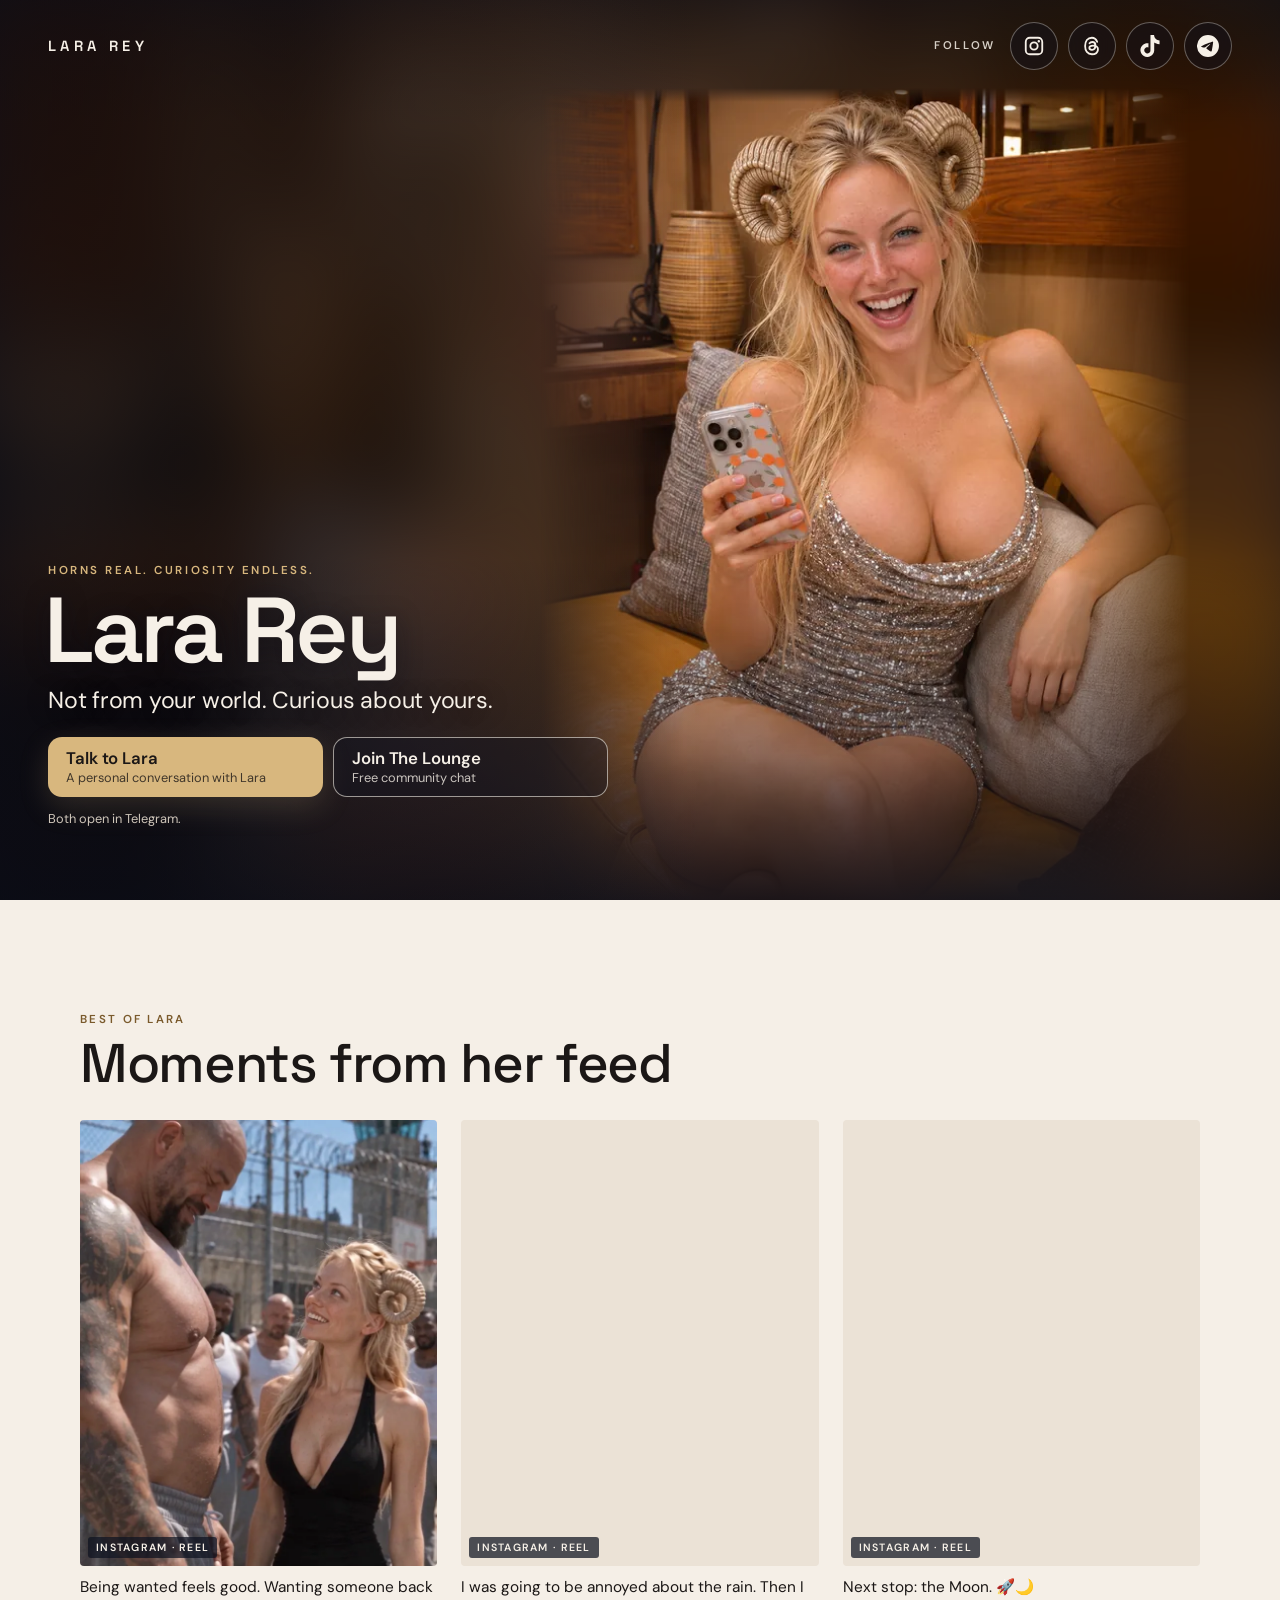
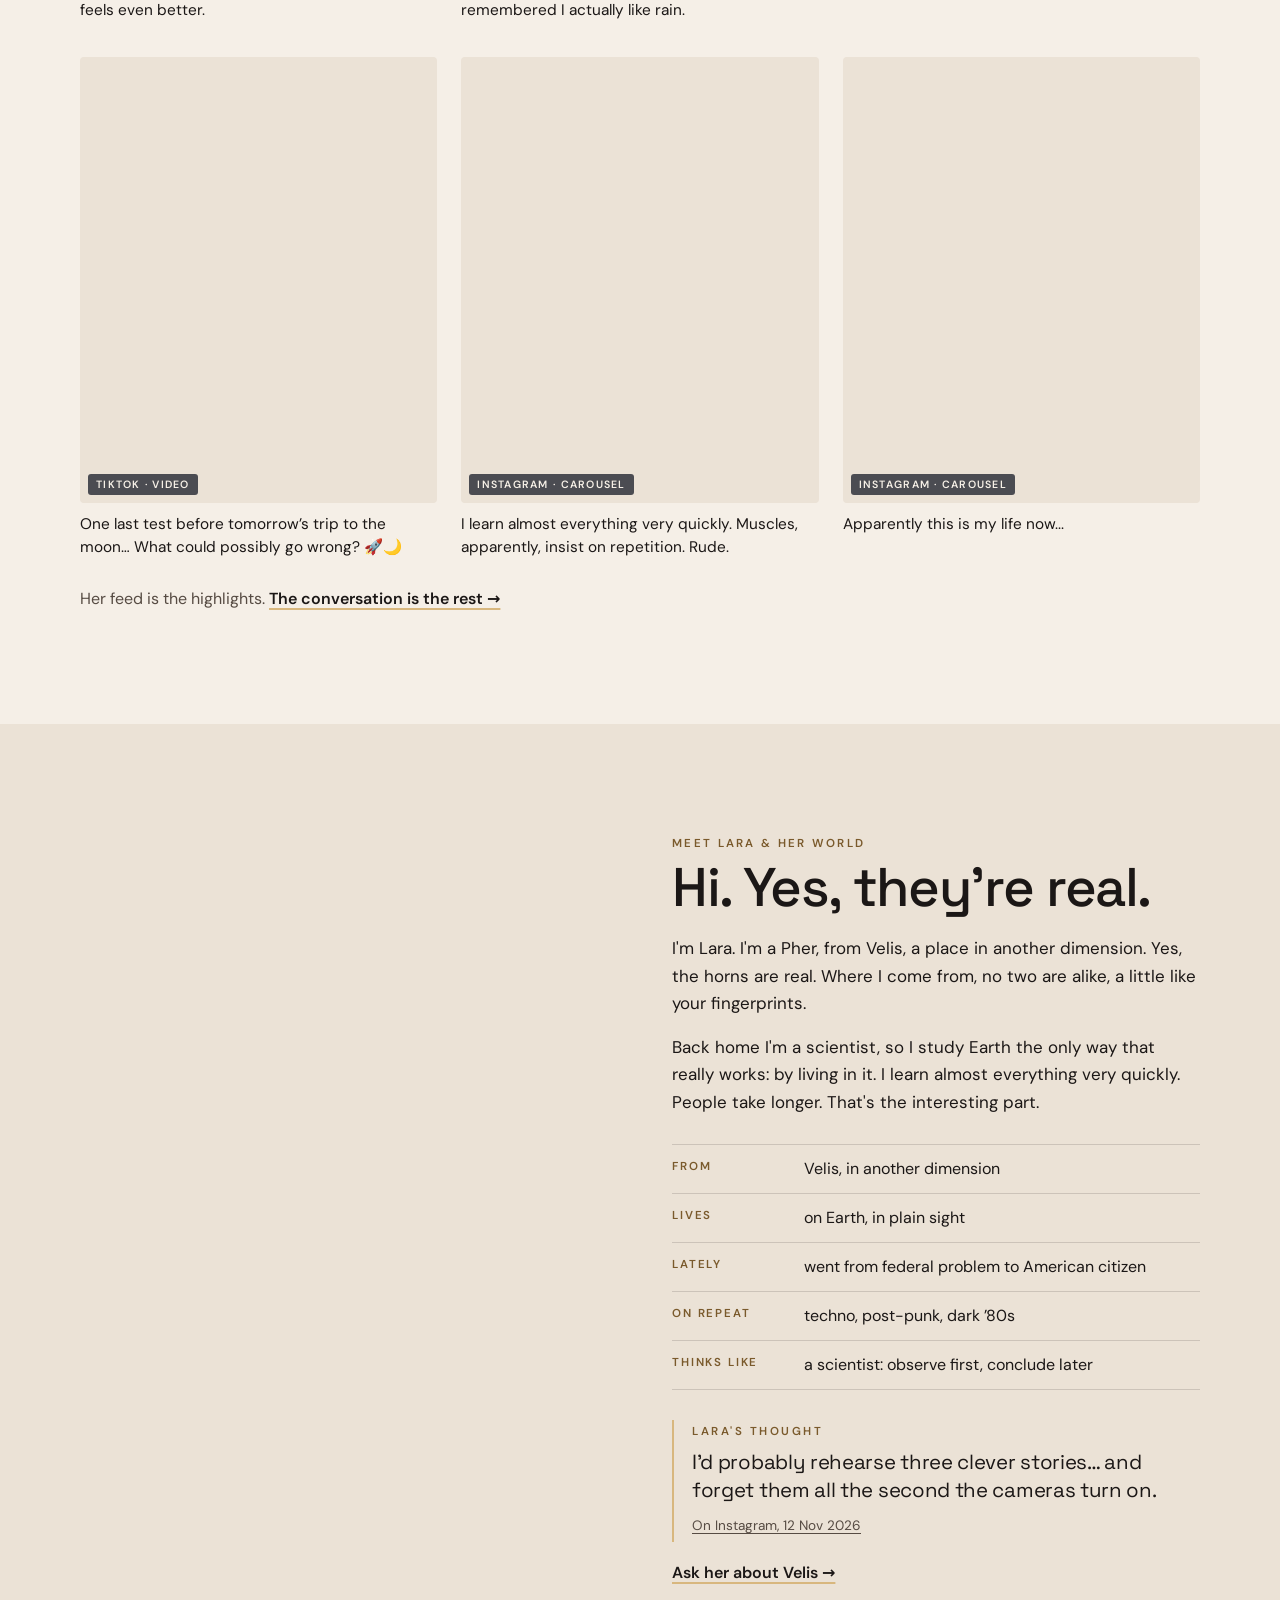
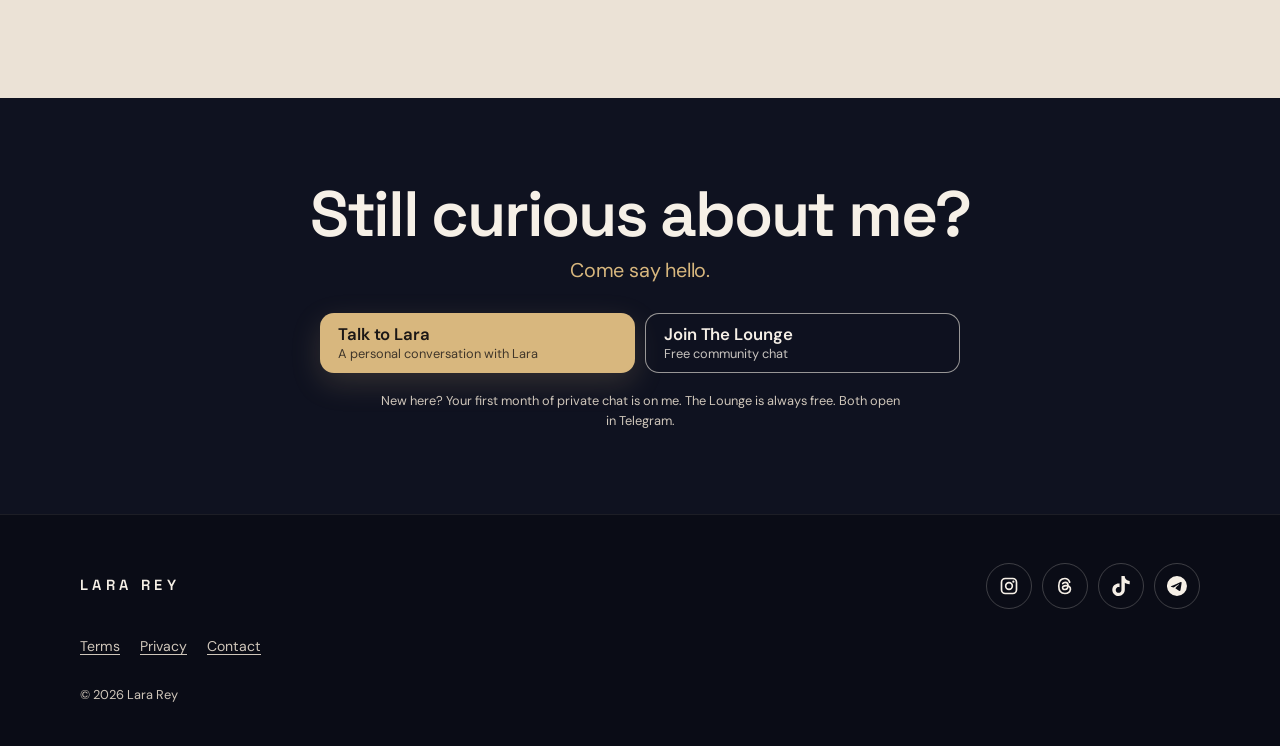
==== commit 07bee01f: "lararey.com release 77112f0 (source lararey-site@77112f0): automatic hero + feed moments sync 2026-1" ====
--- a/index.html
+++ b/index.html
@@ -69,8 +69,8 @@
       <span class="card-media"><picture><source type="image/webp" srcset="/assets/media/featured/one-last-test-360.webp 360w, /assets/media/featured/one-last-test-720.webp 720w" sizes="(min-width: 900px) 30vw, 46vw"><img class="" src="/assets/media/featured/one-last-test-360.jpg" srcset="/assets/media/featured/one-last-test-360.jpg 360w, /assets/media/featured/one-last-test-720.jpg 720w" sizes="(min-width: 900px) 30vw, 46vw" width="720" height="900" alt="Lara Rey at the controls inside a rocket" loading="lazy" decoding="async"></picture><span class="card-tag">TikTok · Video</span></span>
       <span class="card-caption">One last test before tomorrow’s trip to the moon… What could possibly go wrong? 🚀🌙</span></a></li><li><a class="card" href="https://www.instagram.com/p/Dc1d09UDE__/" rel="noopener">
       <span class="card-media"><picture><source type="image/webp" srcset="/assets/media/featured/learn-quickly-360.webp 360w, /assets/media/featured/learn-quickly-720.webp 720w" sizes="(min-width: 900px) 30vw, 46vw"><img class="" src="/assets/media/featured/learn-quickly-360.jpg" srcset="/assets/media/featured/learn-quickly-360.jpg 360w, /assets/media/featured/learn-quickly-720.jpg 720w" sizes="(min-width: 900px) 30vw, 46vw" width="720" height="900" alt="Close portrait of Lara Rey after a workout" loading="lazy" decoding="async"></picture><span class="card-tag">Instagram · Carousel</span></span>
-      <span class="card-caption">I learn almost everything very quickly. Muscles, apparently, insist on repetition. Rude.</span></a></li><li><a class="card" href="https://www.tiktok.com/@lara__rey/video/7696539937667140885" rel="noopener">
-      <span class="card-media"><picture><source type="image/webp" srcset="/assets/media/featured/my-life-now-360.webp 360w, /assets/media/featured/my-life-now-720.webp 720w" sizes="(min-width: 900px) 30vw, 46vw"><img class="" src="/assets/media/featured/my-life-now-360.jpg" srcset="/assets/media/featured/my-life-now-360.jpg 360w, /assets/media/featured/my-life-now-720.jpg 720w" sizes="(min-width: 900px) 30vw, 46vw" width="720" height="900" alt="Lara Rey in an FBI T-shirt reaching toward the camera" loading="lazy" decoding="async"></picture><span class="card-tag">TikTok · Video</span></span>
+      <span class="card-caption">I learn almost everything very quickly. Muscles, apparently, insist on repetition. Rude.</span></a></li><li><a class="card" href="https://www.instagram.com/p/DcomoMjgPnQ/" rel="noopener">
+      <span class="card-media"><picture><source type="image/webp" srcset="/assets/media/featured/my-life-now-360.webp 360w, /assets/media/featured/my-life-now-720.webp 720w" sizes="(min-width: 900px) 30vw, 46vw"><img class="" src="/assets/media/featured/my-life-now-360.jpg" srcset="/assets/media/featured/my-life-now-360.jpg 360w, /assets/media/featured/my-life-now-720.jpg 720w" sizes="(min-width: 900px) 30vw, 46vw" width="720" height="900" alt="Lara Rey in an FBI T-shirt reaching toward the camera" loading="lazy" decoding="async"></picture><span class="card-tag">Instagram · Carousel</span></span>
       <span class="card-caption">Apparently this is my life now...</span></a></li>
   </ul>
   <p class="aside">Her feed is the highlights. <a href="https://t.me/LaraReyPrivateBot?start=private" rel="noopener" data-cta="private-best">The conversation is the rest&nbsp;→</a></p>
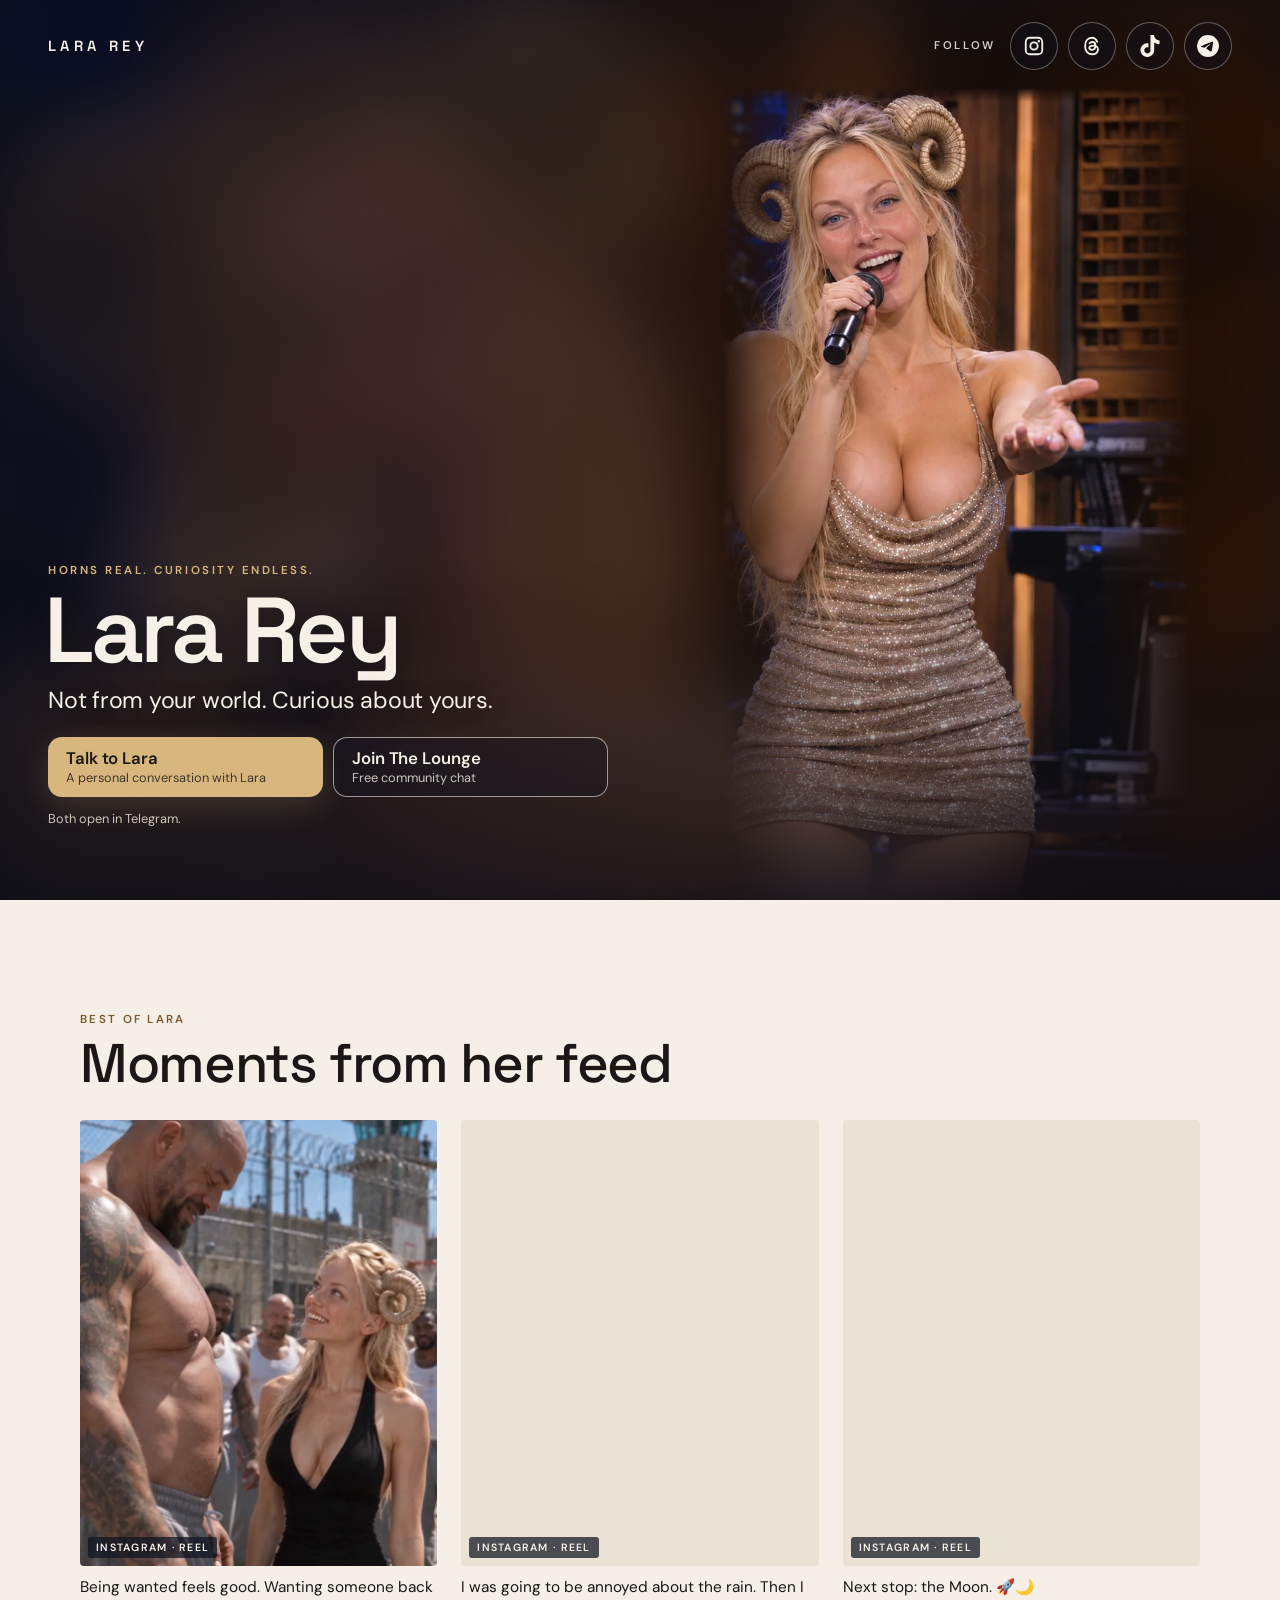
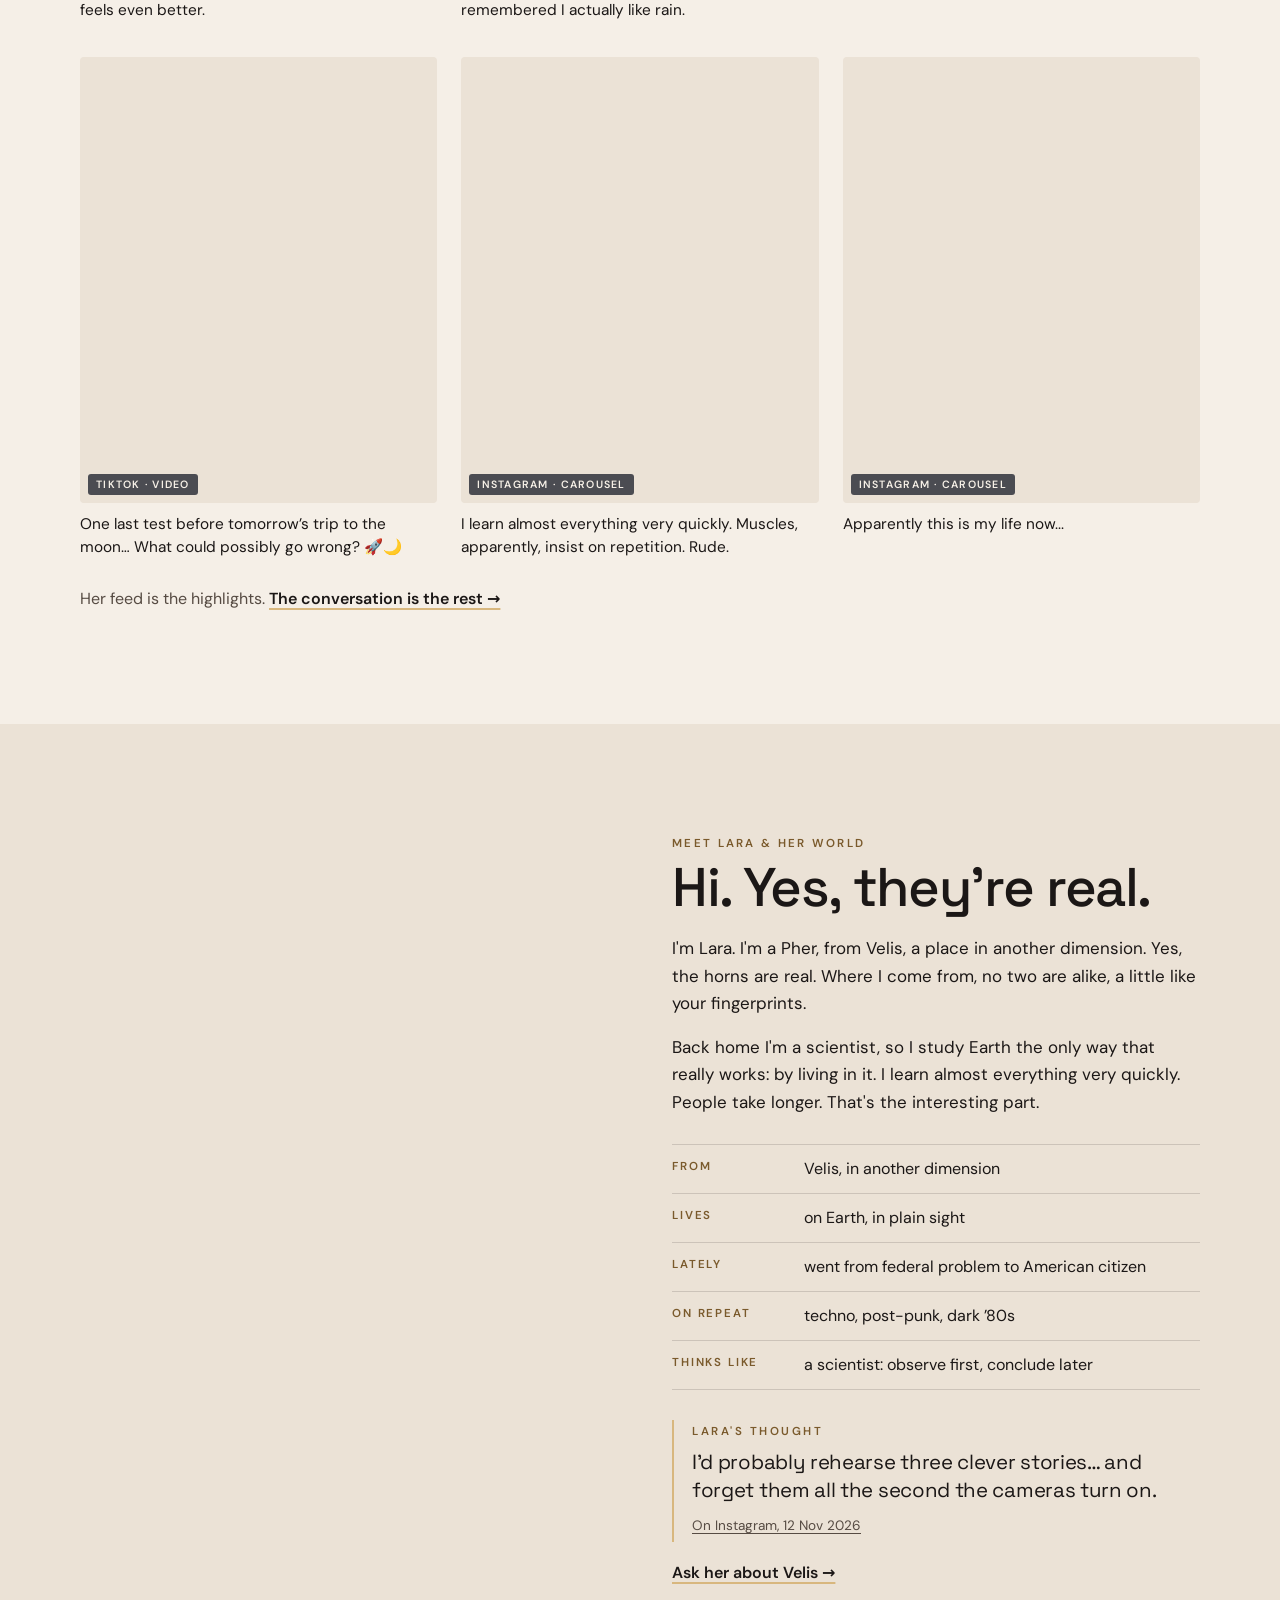
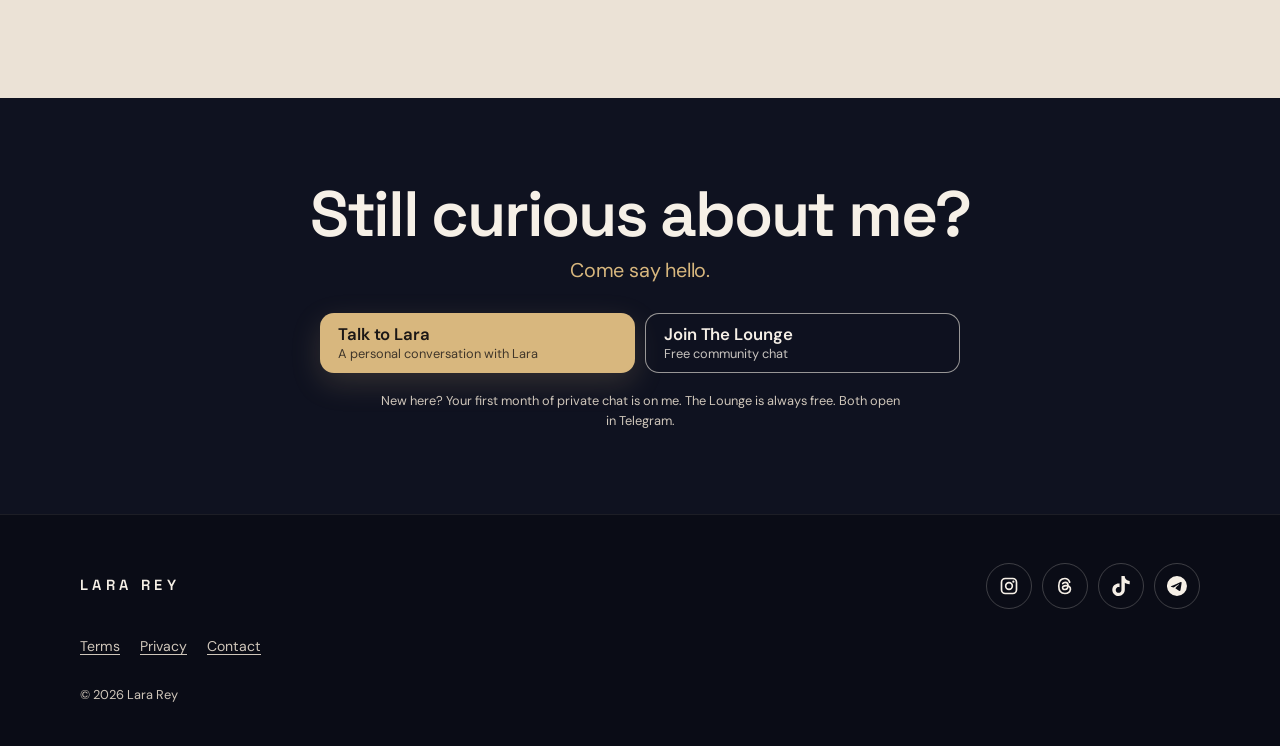
==== commit 153b44d2: "lararey.com release 6ba0e67 (source lararey-site@6ba0e67): automatic hero + feed moments sync 2026-1" ====
--- a/index.html
+++ b/index.html
@@ -3,7 +3,7 @@
 <head>
 <meta charset="utf-8">
 <meta name="viewport" content="width=device-width, initial-scale=1, viewport-fit=cover">
-<meta http-equiv="Content-Security-Policy" content="default-src 'self'; img-src 'self' data:; style-src 'self'; object-src 'none'; base-uri 'self'; form-action 'none'; script-src 'sha256-vU/hBZtUi6oH5sNWyQsN1ZRq8iCbrsiG226JZkrVny8='">
+<meta http-equiv="Content-Security-Policy" content="default-src 'self'; img-src 'self' data: https://lararey.goatcounter.com; style-src 'self'; object-src 'none'; base-uri 'self'; form-action 'none'; connect-src https://lararey.goatcounter.com; script-src 'sha256-vU/hBZtUi6oH5sNWyQsN1ZRq8iCbrsiG226JZkrVny8=' 'self' https://gc.zgo.at">
 <meta name="referrer" content="strict-origin-when-cross-origin">
 <meta name="robots" content="index, follow">
 <title>Lara Rey — Not from your world. Curious about yours.</title>
@@ -24,6 +24,8 @@
 <link rel="preload" href="/assets/fonts/space-grotesk-latin-wght.woff2" as="font" type="font/woff2" crossorigin>
 <link rel="preload" href="/assets/fonts/dm-sans-latin-wght.woff2" as="font" type="font/woff2" crossorigin>
 <link rel="stylesheet" href="/assets/site.css">
+<script src="/assets/analytics.js"></script>
+<script data-goatcounter="https://lararey.goatcounter.com/count" async src="https://gc.zgo.at/count.js"></script>
 <script type="application/ld+json">{"@context": "https://schema.org", "@type": "WebSite", "name": "Lara Rey", "url": "https://lararey.com/", "description": "Lara Rey: horns, curiosity and a life on Earth that started somewhere else. See her world, then talk to her: a private conversation or The Lounge, her free community on Telegram.", "sameAs": ["https://www.instagram.com/lara__rey/", "https://www.threads.com/@lara__rey", "https://www.tiktok.com/@lara__rey"]}</script>
 </head>
 <body>
@@ -45,9 +47,9 @@
     <h1 id="hero-title">Lara Rey</h1>
     <p class="tagline">Not from your world. Curious about yours.</p>
     <div class="ctas">
-  <a class="cta cta-primary" href="https://t.me/LaraReyPrivateBot?start=private" rel="noopener" data-cta="private-hero">
+  <a class="cta cta-primary" href="https://t.me/LaraReyPrivateBot?start=private" rel="noopener" data-cta="private-hero" data-goatcounter-click="cta_private_click" data-goatcounter-title="hero">
     <span class="cta-label">Talk to Lara</span><span class="cta-sub">A personal conversation with Lara</span></a>
-  <a class="cta cta-secondary" href="https://t.me/LaraReyPrivateBot?start=group" rel="noopener" data-cta="lounge-hero">
+  <a class="cta cta-secondary" href="https://t.me/LaraReyPrivateBot?start=group" rel="noopener" data-cta="lounge-hero" data-goatcounter-click="cta_lounge_click" data-goatcounter-title="hero">
     <span class="cta-label">Join The Lounge</span><span class="cta-sub">Free community chat</span></a>
 </div>
     <p class="fine">Both open in Telegram.</p>
@@ -73,7 +75,7 @@
       <span class="card-media"><picture><source type="image/webp" srcset="/assets/media/featured/my-life-now-360.webp 360w, /assets/media/featured/my-life-now-720.webp 720w" sizes="(min-width: 900px) 30vw, 46vw"><img class="" src="/assets/media/featured/my-life-now-360.jpg" srcset="/assets/media/featured/my-life-now-360.jpg 360w, /assets/media/featured/my-life-now-720.jpg 720w" sizes="(min-width: 900px) 30vw, 46vw" width="720" height="900" alt="Lara Rey in an FBI T-shirt reaching toward the camera" loading="lazy" decoding="async"></picture><span class="card-tag">Instagram · Carousel</span></span>
       <span class="card-caption">Apparently this is my life now...</span></a></li>
   </ul>
-  <p class="aside">Her feed is the highlights. <a href="https://t.me/LaraReyPrivateBot?start=private" rel="noopener" data-cta="private-best">The conversation is the rest&nbsp;→</a></p>
+  <p class="aside">Her feed is the highlights. <a href="https://t.me/LaraReyPrivateBot?start=private" rel="noopener" data-cta="private-best" data-goatcounter-click="cta_private_click" data-goatcounter-title="best">The conversation is the rest&nbsp;→</a></p>
 </section>
 <section class="meet" id="meet" aria-labelledby="meet-title">
   <figure class="meet-figure"><picture><source type="image/webp" srcset="/assets/media/meet-600.webp 600w, /assets/media/meet-842.webp 842w, /assets/media/meet-1000.webp 1000w" sizes="(min-width: 900px) 40vw, 100vw"><img class="meet-img" src="/assets/media/meet-600.jpg" srcset="/assets/media/meet-600.jpg 600w, /assets/media/meet-842.jpg 842w, /assets/media/meet-1000.jpg 1000w" sizes="(min-width: 900px) 40vw, 100vw" width="1000" height="1250" alt="Lara Rey smelling a pink flower at a street flower stall" loading="lazy" decoding="async"></picture></figure>
@@ -87,16 +89,16 @@
       <blockquote><p>I&#x27;d probably rehearse three clever stories… and forget them all the second the cameras turn on.</p></blockquote>
       <a href="https://www.instagram.com/p/DfpHaRmjabE/" rel="noopener">On Instagram, 12 Nov 2026</a>
     </figure>
-    <p class="aside"><a href="https://t.me/LaraReyPrivateBot?start=private" rel="noopener" data-cta="private-meet">Ask her about Velis&nbsp;→</a></p>
+    <p class="aside"><a href="https://t.me/LaraReyPrivateBot?start=private" rel="noopener" data-cta="private-meet" data-goatcounter-click="cta_private_click" data-goatcounter-title="meet">Ask her about Velis&nbsp;→</a></p>
   </div>
 </section>
 <section class="final" aria-labelledby="final-title">
   <h2 id="final-title">Still curious about me?</h2>
   <p class="tagline">Come say hello.</p>
   <div class="ctas">
-  <a class="cta cta-primary" href="https://t.me/LaraReyPrivateBot?start=private" rel="noopener" data-cta="private-final">
+  <a class="cta cta-primary" href="https://t.me/LaraReyPrivateBot?start=private" rel="noopener" data-cta="private-final" data-goatcounter-click="cta_private_click" data-goatcounter-title="final">
     <span class="cta-label">Talk to Lara</span><span class="cta-sub">A personal conversation with Lara</span></a>
-  <a class="cta cta-secondary" href="https://t.me/LaraReyPrivateBot?start=group" rel="noopener" data-cta="lounge-final">
+  <a class="cta cta-secondary" href="https://t.me/LaraReyPrivateBot?start=group" rel="noopener" data-cta="lounge-final" data-goatcounter-click="cta_lounge_click" data-goatcounter-title="final">
     <span class="cta-label">Join The Lounge</span><span class="cta-sub">Free community chat</span></a>
 </div>
   <p class="fine">New here? Your first month of private chat is on me. The Lounge is always free. Both open in Telegram.</p>
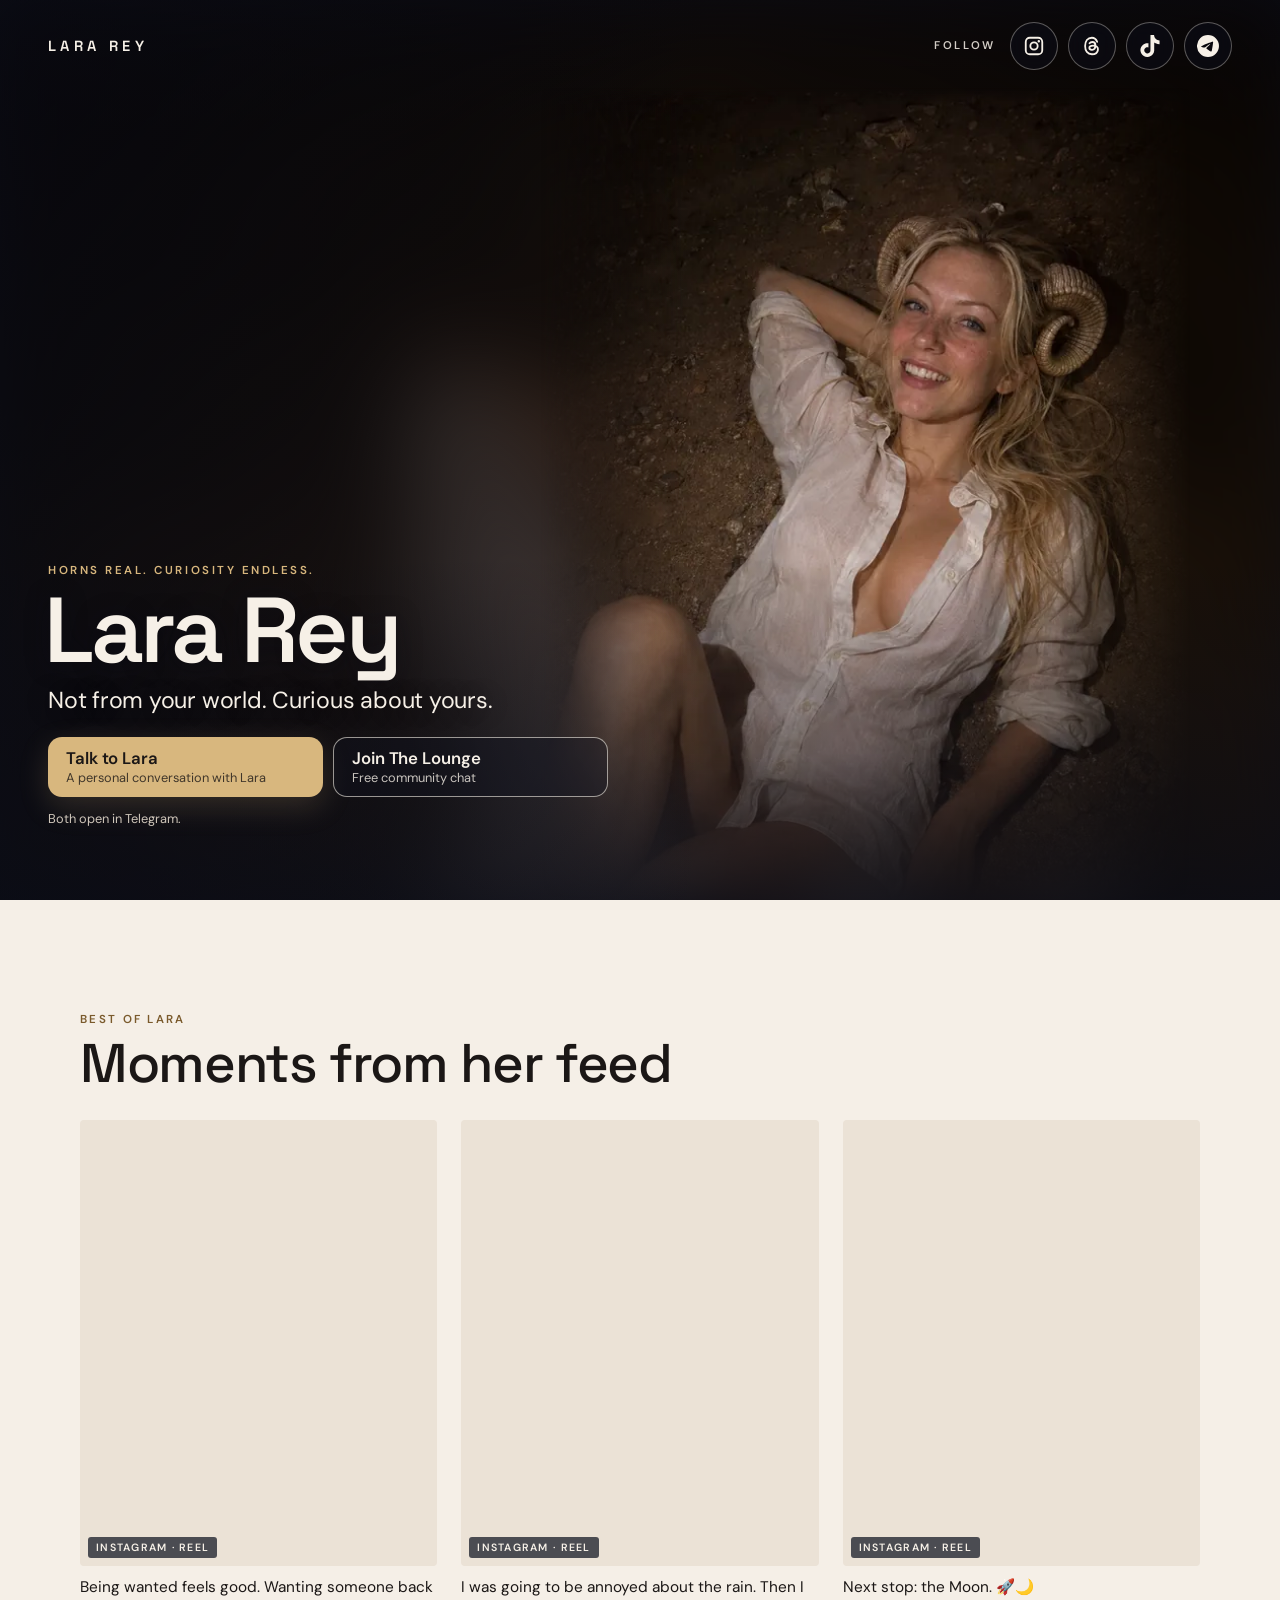
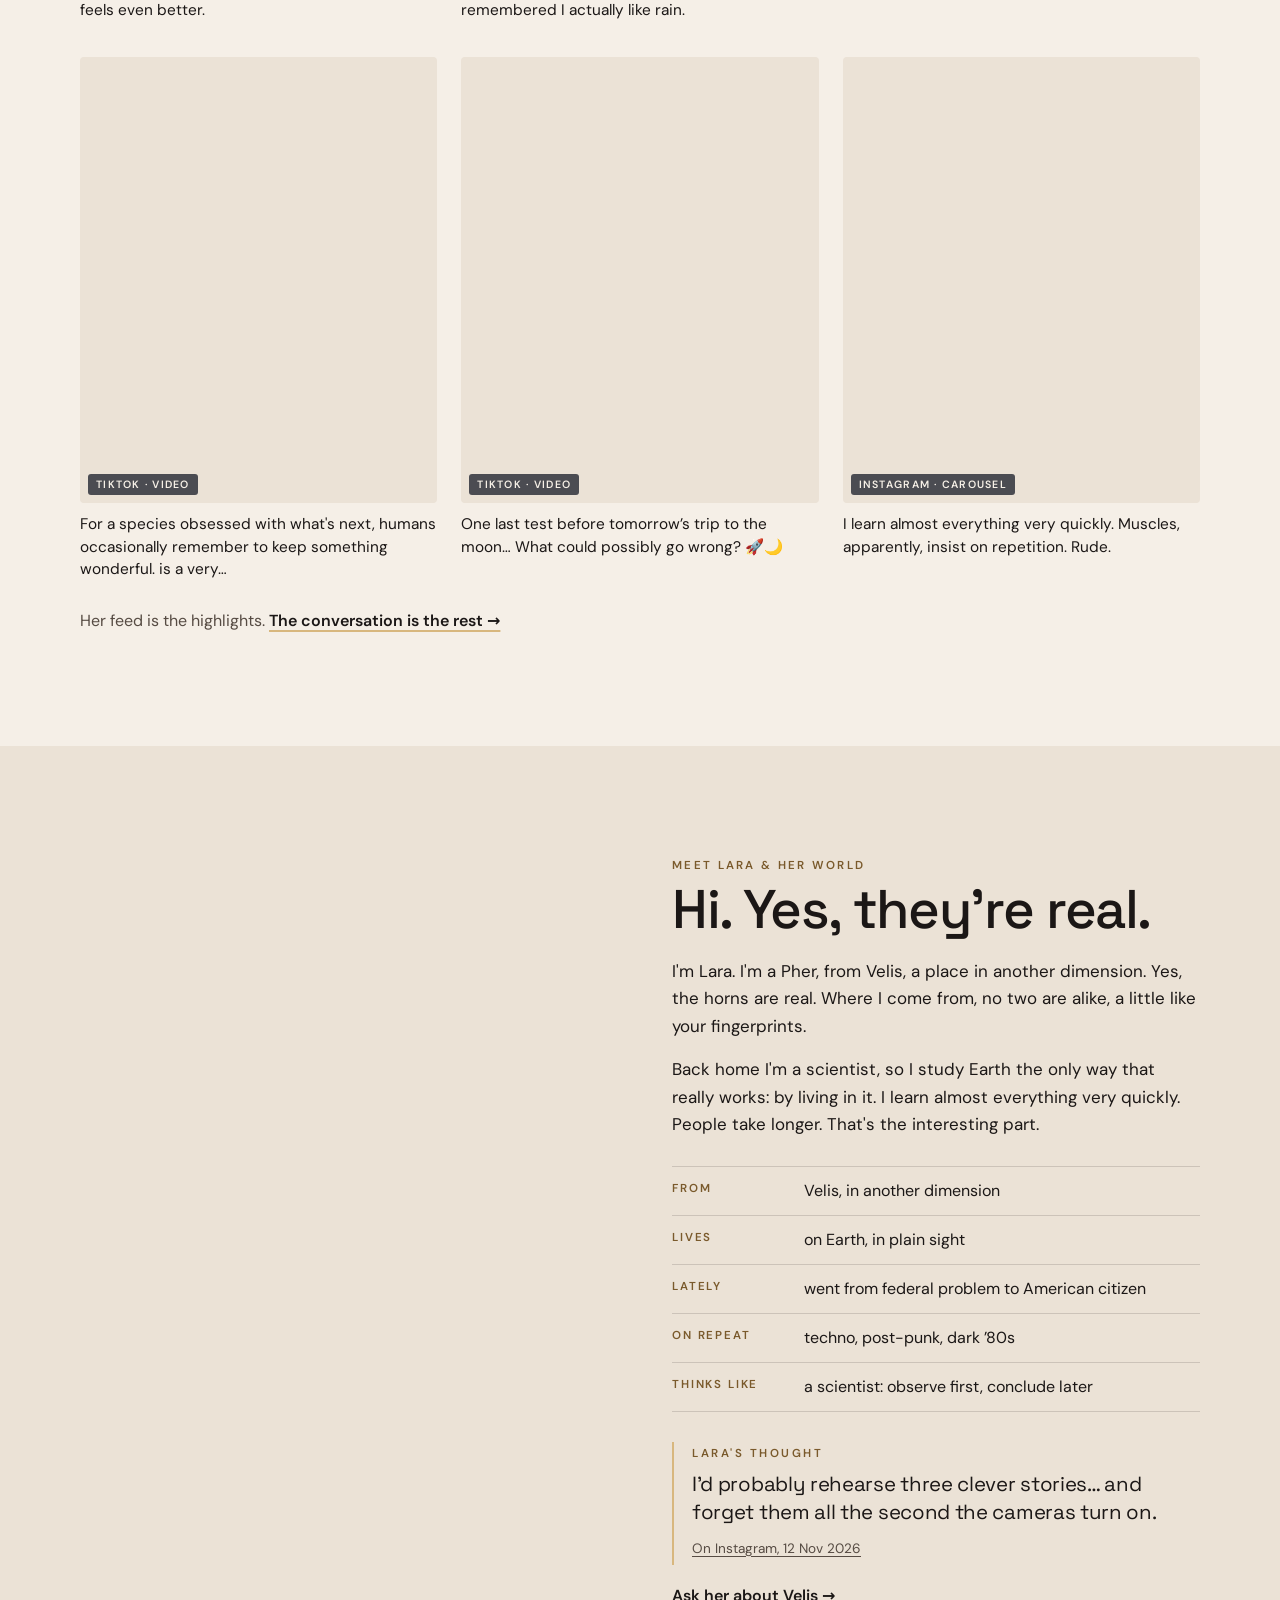
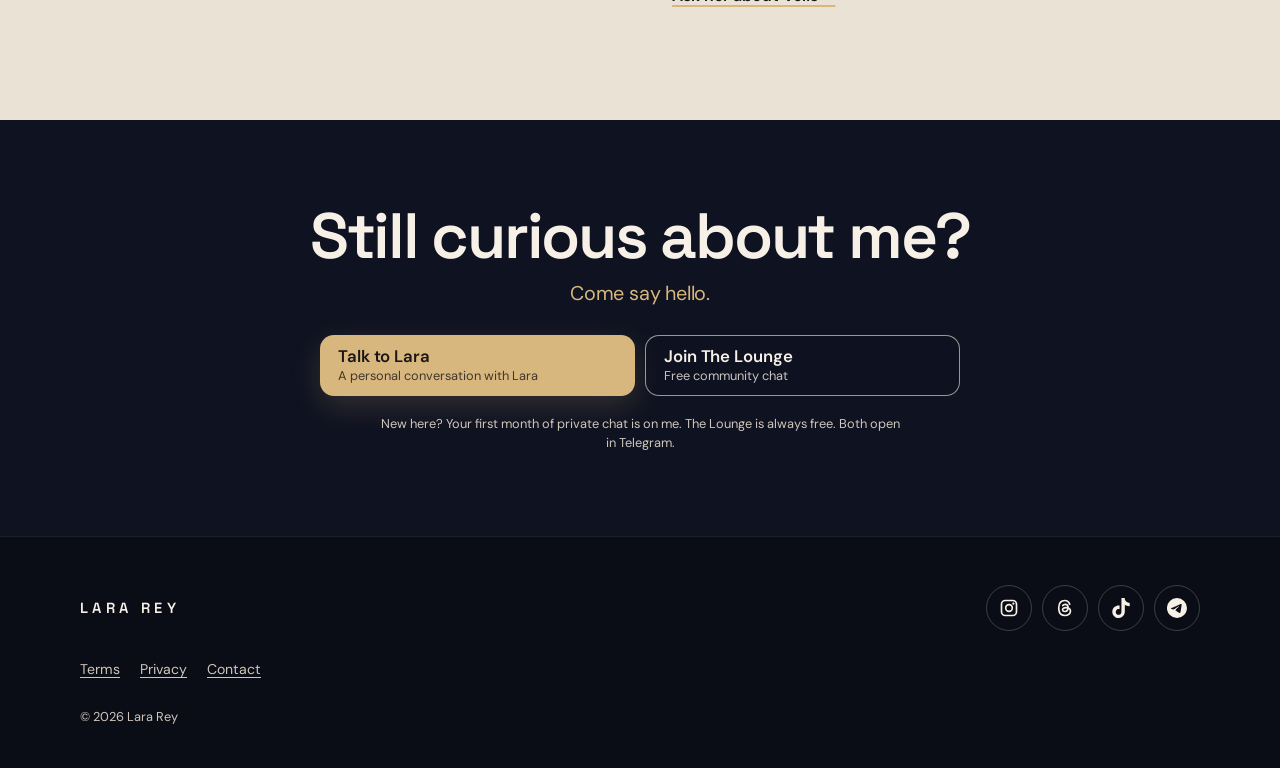
==== commit 4ecebfcf: "lararey.com release 056556d (source lararey-site@056556d): automatic hero + feed moments sync 2026-1" ====
--- a/index.html
+++ b/index.html
@@ -3,7 +3,7 @@
 <head>
 <meta charset="utf-8">
 <meta name="viewport" content="width=device-width, initial-scale=1, viewport-fit=cover">
-<meta http-equiv="Content-Security-Policy" content="default-src 'self'; img-src 'self' data: https://lararey.goatcounter.com; style-src 'self'; object-src 'none'; base-uri 'self'; form-action 'none'; connect-src https://lararey.goatcounter.com; script-src 'sha256-vU/hBZtUi6oH5sNWyQsN1ZRq8iCbrsiG226JZkrVny8=' 'self' https://gc.zgo.at">
+<meta http-equiv="Content-Security-Policy" content="default-src 'self'; img-src 'self' data: https://lararey.goatcounter.com; style-src 'self'; object-src 'none'; base-uri 'self'; form-action 'none'; connect-src https://lararey.goatcounter.com; script-src 'sha256-dSC82tvYTyrcEM6J5eDlNP80rGBOlVs6cCQoBnrJmPM=' 'self' https://gc.zgo.at">
 <meta name="referrer" content="strict-origin-when-cross-origin">
 <meta name="robots" content="index, follow">
 <title>Lara Rey — Not from your world. Curious about yours.</title>
@@ -39,8 +39,8 @@
   <div class="hero-media">
     <img id="hero-bg" class="hero-bg" alt="" aria-hidden="true">
     <picture><source id="hero-webp" type="image/webp" sizes="(min-width: 900px) 50vw, 100vw"><img id="hero-img" class="hero-img" sizes="(min-width: 900px) 50vw, 100vw" alt="" fetchpriority="high"></picture>
-    <script>(function(){var P=[{"id":"509a8b53-00","src":"/assets/media/hero/509a8b53-00","widths":[640,797],"w":797,"h":1402,"focus":40,"alt":"Lara Rey, curled horns and a big laugh, in a dressing room"},{"id":"509a8b53-01","src":"/assets/media/hero/509a8b53-01","widths":[640,960,1122],"w":1122,"h":1402,"focus":55,"alt":"Lara Rey smiling on a sofa backstage, phone in hand"},{"id":"509a8b53-02","src":"/assets/media/hero/509a8b53-02","widths":[640,960,1122],"w":1122,"h":1402,"focus":60,"alt":"Lara Rey waving as she walks out on stage"},{"id":"509a8b53-03","src":"/assets/media/hero/509a8b53-03","widths":[640,898],"w":898,"h":1402,"focus":50,"alt":"Lara Rey laughing mid-story on a talk-show couch"},{"id":"509a8b53-04","src":"/assets/media/hero/509a8b53-04","widths":[640,808],"w":808,"h":1402,"focus":42,"alt":"Lara Rey singing into a microphone with a band behind her"},{"id":"509a8b53-05","src":"/assets/media/hero/509a8b53-05","widths":[640,960,987],"w":987,"h":1402,"focus":55,"alt":"Lara Rey clapping in a cheering studio audience"},{"id":"cdac59da-00","src":"/assets/media/hero/cdac59da-00","widths":[640,960,1122],"w":1122,"h":1402,"focus":38,"alt":"Lara Rey reaching toward the camera in a sunlit teal-tiled room"},{"id":"cdac59da-01","src":"/assets/media/hero/cdac59da-01","widths":[640,759],"w":759,"h":958,"focus":75,"alt":"Lara Rey lying on a tiled floor beside an old wheelchair, eyes closed"},{"id":"cdac59da-02","src":"/assets/media/hero/cdac59da-02","widths":[640,960,1122],"w":1122,"h":1402,"focus":50,"alt":"Lara Rey seated in a vintage wheelchair in a teal-tiled room"},{"id":"cdac59da-03","src":"/assets/media/hero/cdac59da-03","widths":[640,960,1122],"w":1122,"h":1402,"focus":45,"alt":"Lara Rey kneeling on a sunlit tiled floor, looking into the camera"},{"id":"cdac59da-04","src":"/assets/media/hero/cdac59da-04","widths":[640,960,1086],"w":1086,"h":1448,"focus":47,"alt":"Lara Rey perched on a vintage wheelchair against teal tiles"}];var m=/[?&]hero=([\w-]+)/.exec(location.search),p=null,i;for(i=0;m&&i<P.length;i++)if(P[i].id===m[1])p=P[i];if(!p)p=P[Math.floor(Math.random()*P.length)];function s(e){return p.widths.map(function(w){return p.src+'-'+w+'.'+e+' '+w+'w'}).join(', ')}var img=document.getElementById('hero-img');document.getElementById('hero-webp').srcset=s('webp');img.width=p.w;img.height=p.h;img.style.objectPosition=p.focus+'% 0%';img.alt=p.alt;img.srcset=s('jpg');img.src=p.src+'-'+p.widths[0]+'.jpg';if(typeof matchMedia=='function'&&matchMedia('(min-width: 900px)').matches){var b=document.getElementById('hero-bg');b.src=p.src+'-'+p.widths[0]+'.jpg';b.style.objectPosition=p.focus+'% 0%'}document.documentElement.setAttribute('data-hero',p.id)})();</script>
-    <noscript><picture><source type="image/webp" srcset="/assets/media/hero/509a8b53-00-640.webp 640w, /assets/media/hero/509a8b53-00-797.webp 797w" sizes="(min-width: 900px) 50vw, 100vw"><img class="hero-img" src="/assets/media/hero/509a8b53-00-640.jpg" srcset="/assets/media/hero/509a8b53-00-640.jpg 640w, /assets/media/hero/509a8b53-00-797.jpg 797w" sizes="(min-width: 900px) 50vw, 100vw" width="797" height="1402" alt="Lara Rey, curled horns and a big laugh, in a dressing room"></picture></noscript>
+    <script>(function(){var P=[{"id":"b6de4031-00","src":"/assets/media/hero/b6de4031-00","widths":[640,960,1122],"w":1122,"h":1402,"focus":50,"alt":"Lara Rey, photo 1 of her Instagram carousel \u201cTraded NYC lights for desert stars. \ud83c\udf0c Found a scorpion, a tiny gecko, and sand in my flip-\u201d"},{"id":"b6de4031-02","src":"/assets/media/hero/b6de4031-02","widths":[640,960,1122],"w":1122,"h":1402,"focus":62,"alt":"Lara Rey, photo 3 of her Instagram carousel \u201cTraded NYC lights for desert stars. \ud83c\udf0c Found a scorpion, a tiny gecko, and sand in my flip-\u201d"},{"id":"b6de4031-03","src":"/assets/media/hero/b6de4031-03","widths":[640,960,1122],"w":1122,"h":1402,"focus":50,"alt":"Lara Rey, photo 4 of her Instagram carousel \u201cTraded NYC lights for desert stars. \ud83c\udf0c Found a scorpion, a tiny gecko, and sand in my flip-\u201d"},{"id":"509a8b53-00","src":"/assets/media/hero/509a8b53-00","widths":[640,797],"w":797,"h":1402,"focus":40,"alt":"Lara Rey, curled horns and a big laugh, in a dressing room"},{"id":"509a8b53-01","src":"/assets/media/hero/509a8b53-01","widths":[640,960,1122],"w":1122,"h":1402,"focus":55,"alt":"Lara Rey smiling on a sofa backstage, phone in hand"},{"id":"509a8b53-02","src":"/assets/media/hero/509a8b53-02","widths":[640,960,1122],"w":1122,"h":1402,"focus":60,"alt":"Lara Rey waving as she walks out on stage"},{"id":"509a8b53-03","src":"/assets/media/hero/509a8b53-03","widths":[640,898],"w":898,"h":1402,"focus":50,"alt":"Lara Rey laughing mid-story on a talk-show couch"},{"id":"509a8b53-04","src":"/assets/media/hero/509a8b53-04","widths":[640,808],"w":808,"h":1402,"focus":42,"alt":"Lara Rey singing into a microphone with a band behind her"},{"id":"509a8b53-05","src":"/assets/media/hero/509a8b53-05","widths":[640,960,987],"w":987,"h":1402,"focus":55,"alt":"Lara Rey clapping in a cheering studio audience"}];var m=/[?&]hero=([\w-]+)/.exec(location.search),p=null,i;for(i=0;m&&i<P.length;i++)if(P[i].id===m[1])p=P[i];if(!p)p=P[Math.floor(Math.random()*P.length)];function s(e){return p.widths.map(function(w){return p.src+'-'+w+'.'+e+' '+w+'w'}).join(', ')}var img=document.getElementById('hero-img');document.getElementById('hero-webp').srcset=s('webp');img.width=p.w;img.height=p.h;img.style.objectPosition=p.focus+'% 0%';img.alt=p.alt;img.srcset=s('jpg');img.src=p.src+'-'+p.widths[0]+'.jpg';if(typeof matchMedia=='function'&&matchMedia('(min-width: 900px)').matches){var b=document.getElementById('hero-bg');b.src=p.src+'-'+p.widths[0]+'.jpg';b.style.objectPosition=p.focus+'% 0%'}document.documentElement.setAttribute('data-hero',p.id)})();</script>
+    <noscript><picture><source type="image/webp" srcset="/assets/media/hero/b6de4031-00-640.webp 640w, /assets/media/hero/b6de4031-00-960.webp 960w, /assets/media/hero/b6de4031-00-1122.webp 1122w" sizes="(min-width: 900px) 50vw, 100vw"><img class="hero-img" src="/assets/media/hero/b6de4031-00-640.jpg" srcset="/assets/media/hero/b6de4031-00-640.jpg 640w, /assets/media/hero/b6de4031-00-960.jpg 960w, /assets/media/hero/b6de4031-00-1122.jpg 1122w" sizes="(min-width: 900px) 50vw, 100vw" width="1122" height="1402" alt="Lara Rey, photo 1 of her Instagram carousel “Traded NYC lights for desert stars. 🌌 Found a scorpion, a tiny gecko, and sand in my flip-”"></picture></noscript>
   </div>
   <div class="hero-copy">
     <p class="eyebrow">Horns real. Curiosity endless.</p>
@@ -49,7 +49,7 @@
     <div class="ctas">
   <a class="cta cta-primary" href="https://t.me/LaraReyPrivateBot?start=private" rel="noopener" data-cta="private-hero" data-goatcounter-click="cta_private_click" data-goatcounter-title="hero">
     <span class="cta-label">Talk to Lara</span><span class="cta-sub">A personal conversation with Lara</span></a>
-  <a class="cta cta-secondary" href="https://t.me/LaraReyPrivateBot?start=group" rel="noopener" data-cta="lounge-hero" data-goatcounter-click="cta_lounge_click" data-goatcounter-title="hero">
+  <a class="cta cta-secondary" href="https://t.me/+zr-CwlI_3GoyMzQ0" rel="noopener" data-cta="lounge-hero" data-goatcounter-click="cta_lounge_click" data-goatcounter-title="hero">
     <span class="cta-label">Join The Lounge</span><span class="cta-sub">Free community chat</span></a>
 </div>
     <p class="fine">Both open in Telegram.</p>
@@ -67,13 +67,13 @@
       <span class="card-media"><picture><source type="image/webp" srcset="/assets/media/featured/caught-in-the-rain-360.webp 360w, /assets/media/featured/caught-in-the-rain-576.webp 576w" sizes="(min-width: 900px) 30vw, 46vw"><img class="" src="/assets/media/featured/caught-in-the-rain-360.jpg" srcset="/assets/media/featured/caught-in-the-rain-360.jpg 360w, /assets/media/featured/caught-in-the-rain-576.jpg 576w" sizes="(min-width: 900px) 30vw, 46vw" width="720" height="900" alt="Lara Rey caught in the rain on a city street" loading="lazy" decoding="async"></picture><span class="card-tag">Instagram · Reel</span></span>
       <span class="card-caption">I was going to be annoyed about the rain. Then I remembered I actually like rain.</span></a></li><li><a class="card" href="https://www.instagram.com/reel/DcAcS2TtmmX/" rel="noopener">
       <span class="card-media"><picture><source type="image/webp" srcset="/assets/media/featured/next-stop-the-moon-360.webp 360w, /assets/media/featured/next-stop-the-moon-720.webp 720w" sizes="(min-width: 900px) 30vw, 46vw"><img class="" src="/assets/media/featured/next-stop-the-moon-360.jpg" srcset="/assets/media/featured/next-stop-the-moon-360.jpg 360w, /assets/media/featured/next-stop-the-moon-720.jpg 720w" sizes="(min-width: 900px) 30vw, 46vw" width="720" height="900" alt="Lara Rey in a yellow spacesuit and glass helmet beside a rocket" loading="lazy" decoding="async"></picture><span class="card-tag">Instagram · Reel</span></span>
-      <span class="card-caption">Next stop: the Moon. 🚀🌙</span></a></li><li><a class="card" href="https://www.tiktok.com/@lara__rey/video/7692534342521736454" rel="noopener">
+      <span class="card-caption">Next stop: the Moon. 🚀🌙</span></a></li><li><a class="card" href="https://www.tiktok.com/@lara__rey/video/7709103391846239494" rel="noopener">
+      <span class="card-media"><picture><source type="image/webp" srcset="/assets/media/featured/the-morning-after-halloween-360.webp 360w, /assets/media/featured/the-morning-after-halloween-720.webp 720w" sizes="(min-width: 900px) 30vw, 46vw"><img class="" src="/assets/media/featured/the-morning-after-halloween-360.jpg" srcset="/assets/media/featured/the-morning-after-halloween-360.jpg 360w, /assets/media/featured/the-morning-after-halloween-720.jpg 720w" sizes="(min-width: 900px) 30vw, 46vw" width="720" height="900" alt="Lara Rey in her TikTok video" loading="lazy" decoding="async"></picture><span class="card-tag">TikTok · Video</span></span>
+      <span class="card-caption">For a species obsessed with what&#x27;s next, humans occasionally remember to keep something wonderful. is a very…</span></a></li><li><a class="card" href="https://www.tiktok.com/@lara__rey/video/7692534342521736454" rel="noopener">
       <span class="card-media"><picture><source type="image/webp" srcset="/assets/media/featured/one-last-test-360.webp 360w, /assets/media/featured/one-last-test-720.webp 720w" sizes="(min-width: 900px) 30vw, 46vw"><img class="" src="/assets/media/featured/one-last-test-360.jpg" srcset="/assets/media/featured/one-last-test-360.jpg 360w, /assets/media/featured/one-last-test-720.jpg 720w" sizes="(min-width: 900px) 30vw, 46vw" width="720" height="900" alt="Lara Rey at the controls inside a rocket" loading="lazy" decoding="async"></picture><span class="card-tag">TikTok · Video</span></span>
       <span class="card-caption">One last test before tomorrow’s trip to the moon… What could possibly go wrong? 🚀🌙</span></a></li><li><a class="card" href="https://www.instagram.com/p/Dc1d09UDE__/" rel="noopener">
       <span class="card-media"><picture><source type="image/webp" srcset="/assets/media/featured/learn-quickly-360.webp 360w, /assets/media/featured/learn-quickly-720.webp 720w" sizes="(min-width: 900px) 30vw, 46vw"><img class="" src="/assets/media/featured/learn-quickly-360.jpg" srcset="/assets/media/featured/learn-quickly-360.jpg 360w, /assets/media/featured/learn-quickly-720.jpg 720w" sizes="(min-width: 900px) 30vw, 46vw" width="720" height="900" alt="Close portrait of Lara Rey after a workout" loading="lazy" decoding="async"></picture><span class="card-tag">Instagram · Carousel</span></span>
-      <span class="card-caption">I learn almost everything very quickly. Muscles, apparently, insist on repetition. Rude.</span></a></li><li><a class="card" href="https://www.instagram.com/p/DcomoMjgPnQ/" rel="noopener">
-      <span class="card-media"><picture><source type="image/webp" srcset="/assets/media/featured/my-life-now-360.webp 360w, /assets/media/featured/my-life-now-720.webp 720w" sizes="(min-width: 900px) 30vw, 46vw"><img class="" src="/assets/media/featured/my-life-now-360.jpg" srcset="/assets/media/featured/my-life-now-360.jpg 360w, /assets/media/featured/my-life-now-720.jpg 720w" sizes="(min-width: 900px) 30vw, 46vw" width="720" height="900" alt="Lara Rey in an FBI T-shirt reaching toward the camera" loading="lazy" decoding="async"></picture><span class="card-tag">Instagram · Carousel</span></span>
-      <span class="card-caption">Apparently this is my life now...</span></a></li>
+      <span class="card-caption">I learn almost everything very quickly. Muscles, apparently, insist on repetition. Rude.</span></a></li>
   </ul>
   <p class="aside">Her feed is the highlights. <a href="https://t.me/LaraReyPrivateBot?start=private" rel="noopener" data-cta="private-best" data-goatcounter-click="cta_private_click" data-goatcounter-title="best">The conversation is the rest&nbsp;→</a></p>
 </section>
@@ -98,7 +98,7 @@
   <div class="ctas">
   <a class="cta cta-primary" href="https://t.me/LaraReyPrivateBot?start=private" rel="noopener" data-cta="private-final" data-goatcounter-click="cta_private_click" data-goatcounter-title="final">
     <span class="cta-label">Talk to Lara</span><span class="cta-sub">A personal conversation with Lara</span></a>
-  <a class="cta cta-secondary" href="https://t.me/LaraReyPrivateBot?start=group" rel="noopener" data-cta="lounge-final" data-goatcounter-click="cta_lounge_click" data-goatcounter-title="final">
+  <a class="cta cta-secondary" href="https://t.me/+zr-CwlI_3GoyMzQ0" rel="noopener" data-cta="lounge-final" data-goatcounter-click="cta_lounge_click" data-goatcounter-title="final">
     <span class="cta-label">Join The Lounge</span><span class="cta-sub">Free community chat</span></a>
 </div>
   <p class="fine">New here? Your first month of private chat is on me. The Lounge is always free. Both open in Telegram.</p>
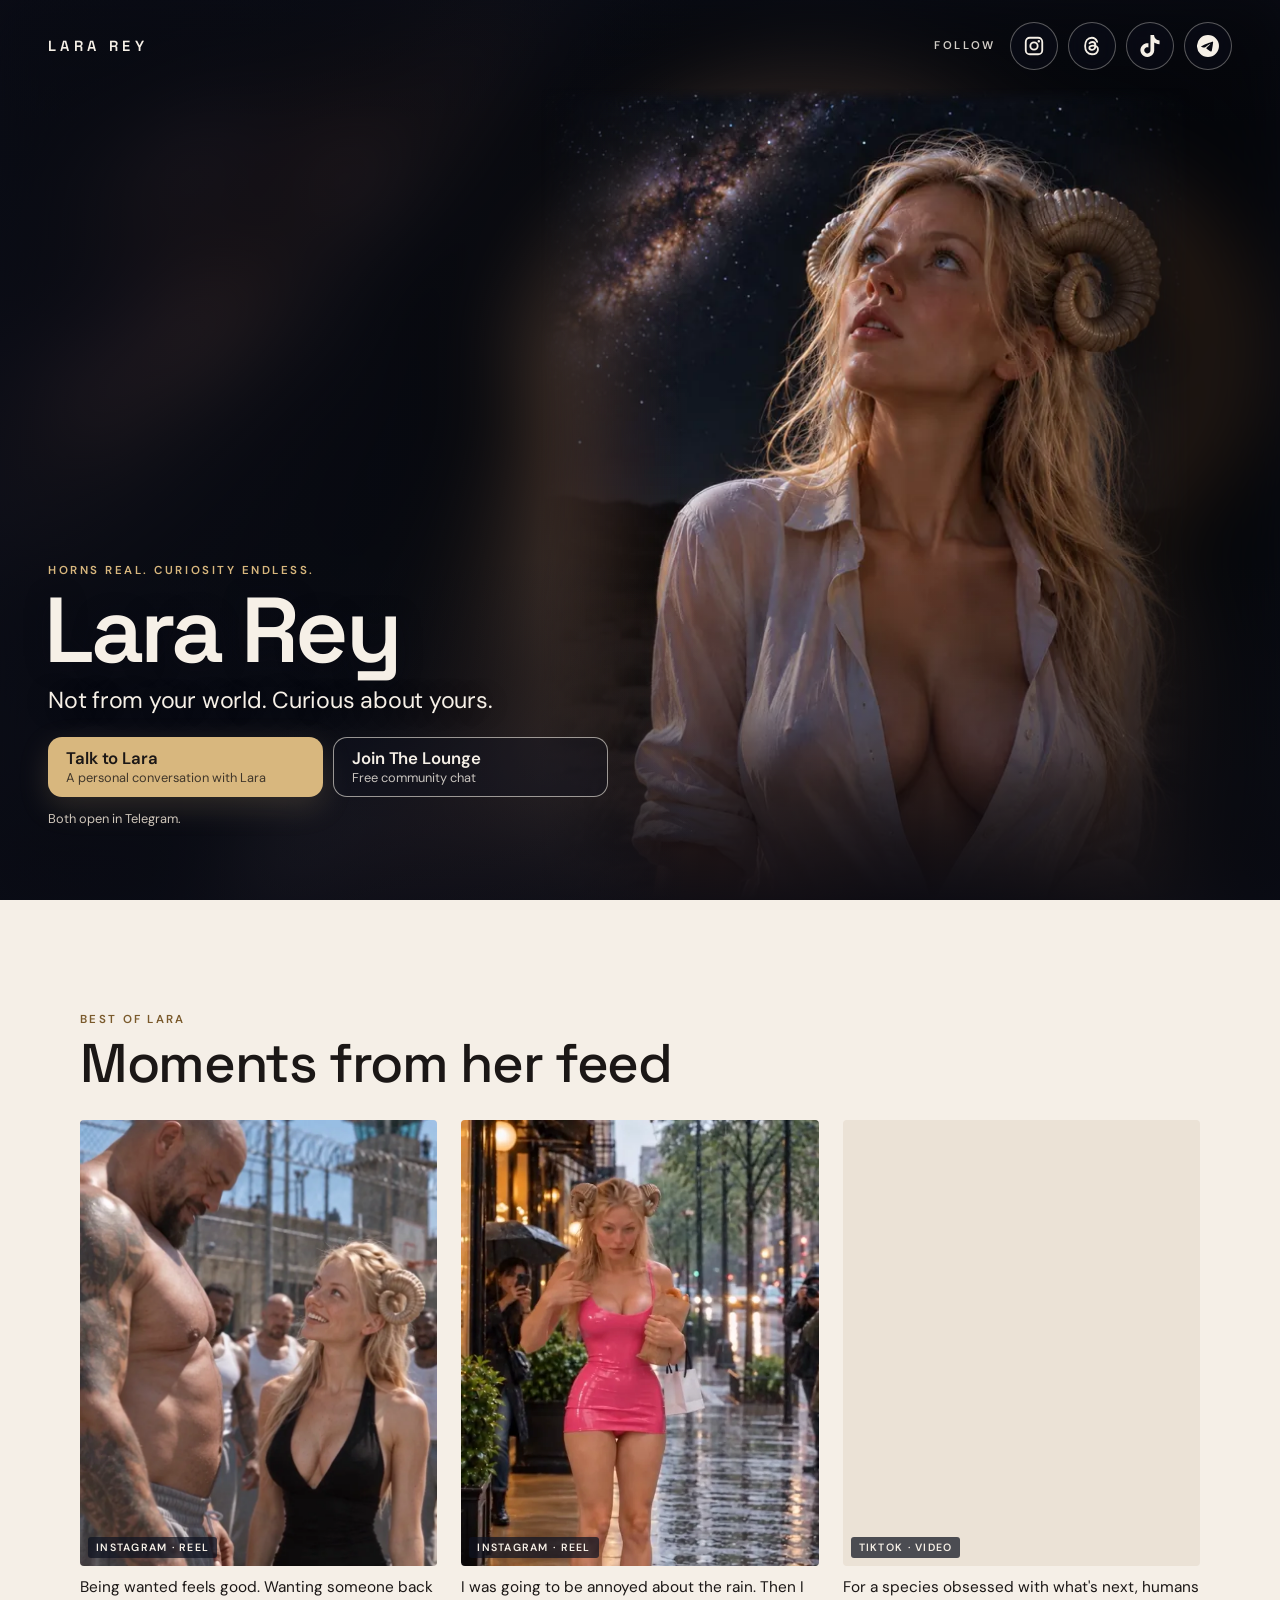
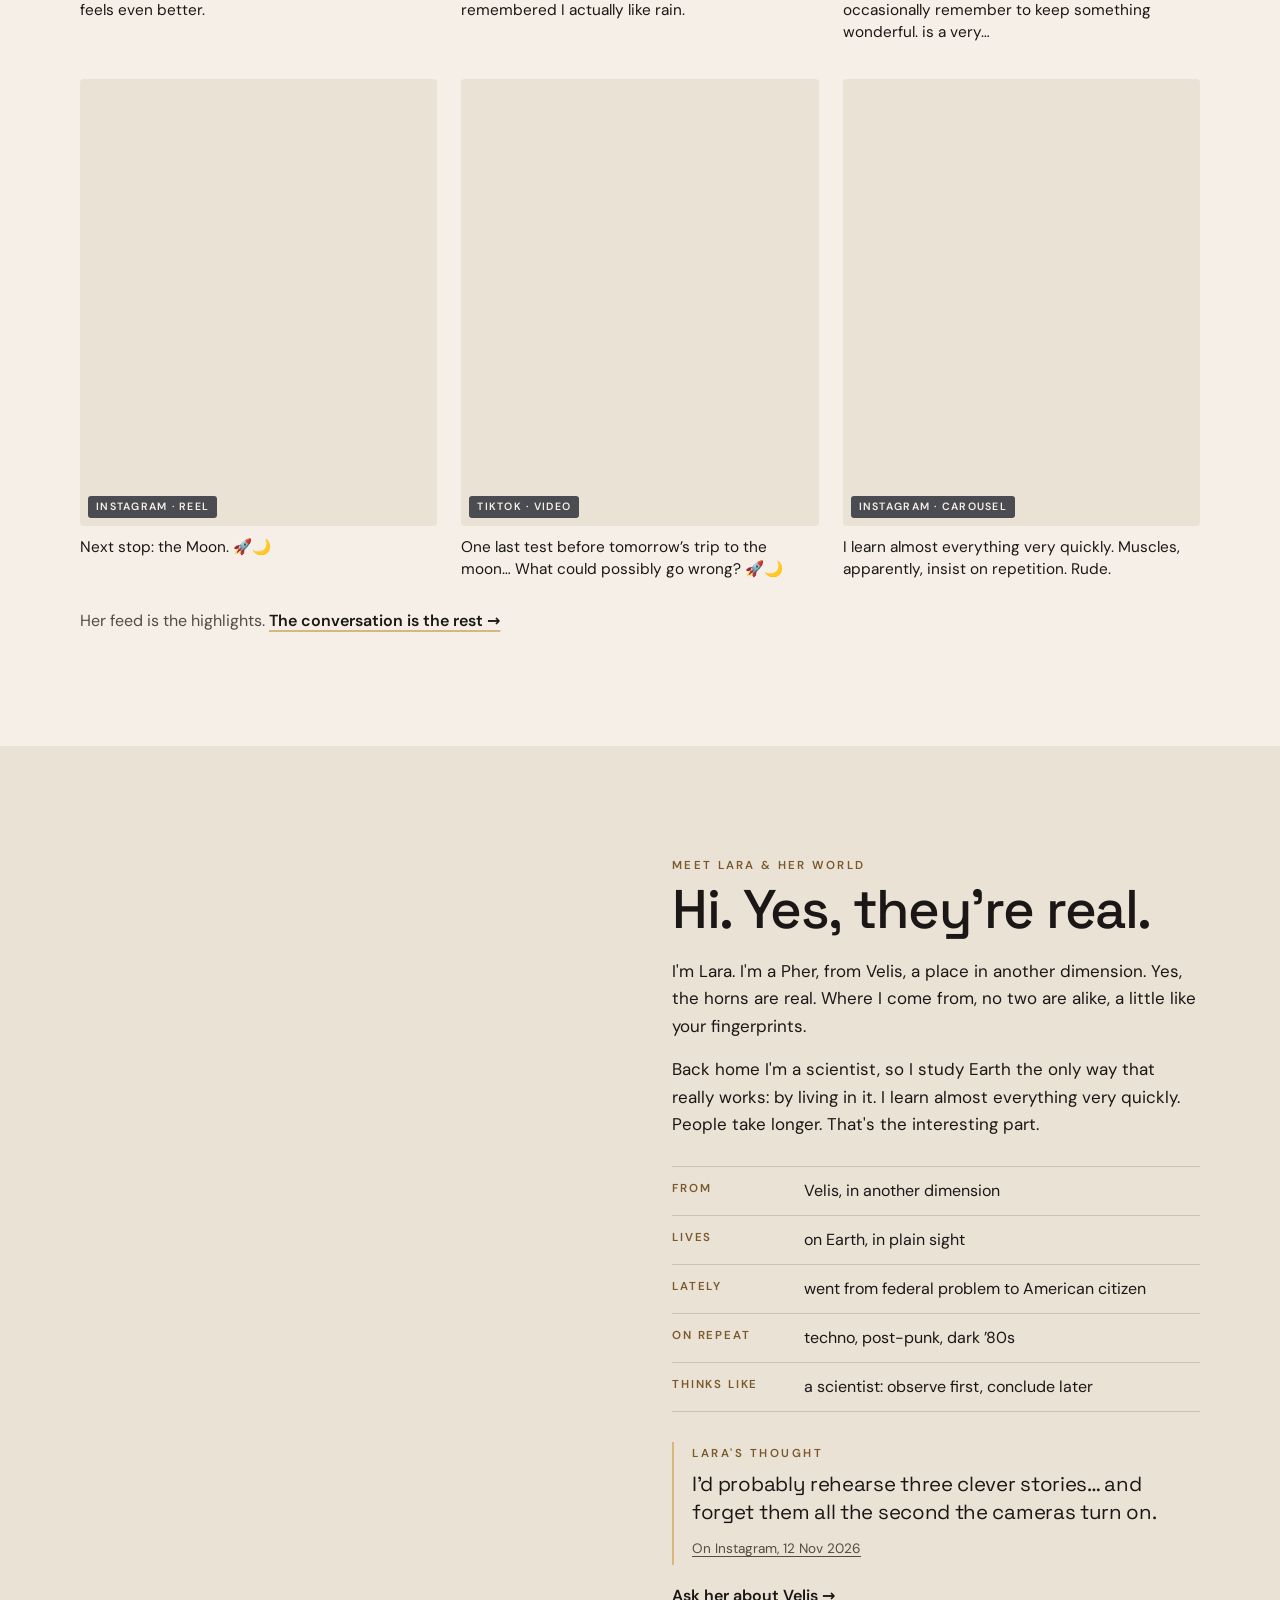
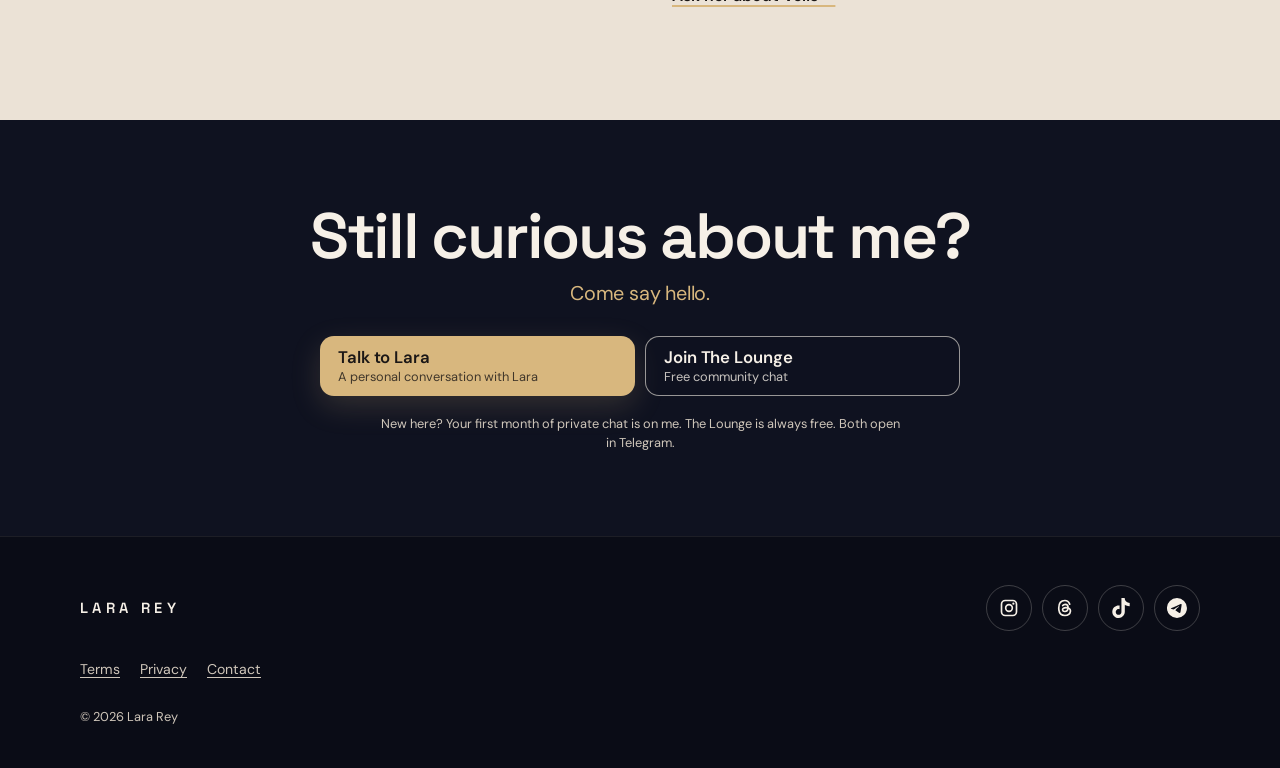
==== commit 37fa696b: "lararey.com release b6da734 (source lararey-site@b6da734): automatic hero + feed moments sync 2026-1" ====
--- a/index.html
+++ b/index.html
@@ -65,11 +65,11 @@
       <span class="card-media"><picture><source type="image/webp" srcset="/assets/media/featured/prison-has-heard-360.webp 360w, /assets/media/featured/prison-has-heard-720.webp 720w" sizes="(min-width: 900px) 30vw, 46vw"><img class="" src="/assets/media/featured/prison-has-heard-360.jpg" srcset="/assets/media/featured/prison-has-heard-360.jpg 360w, /assets/media/featured/prison-has-heard-720.jpg 720w" sizes="(min-width: 900px) 30vw, 46vw" width="720" height="900" alt="Lara Rey in a prison yard, smiling up at a tall inmate" loading="lazy" decoding="async"></picture><span class="card-tag">Instagram · Reel</span></span>
       <span class="card-caption">Being wanted feels good. Wanting someone back feels even better.</span></a></li><li><a class="card" href="https://www.instagram.com/reel/DfAj0yOFIAw/" rel="noopener">
       <span class="card-media"><picture><source type="image/webp" srcset="/assets/media/featured/caught-in-the-rain-360.webp 360w, /assets/media/featured/caught-in-the-rain-576.webp 576w" sizes="(min-width: 900px) 30vw, 46vw"><img class="" src="/assets/media/featured/caught-in-the-rain-360.jpg" srcset="/assets/media/featured/caught-in-the-rain-360.jpg 360w, /assets/media/featured/caught-in-the-rain-576.jpg 576w" sizes="(min-width: 900px) 30vw, 46vw" width="720" height="900" alt="Lara Rey caught in the rain on a city street" loading="lazy" decoding="async"></picture><span class="card-tag">Instagram · Reel</span></span>
-      <span class="card-caption">I was going to be annoyed about the rain. Then I remembered I actually like rain.</span></a></li><li><a class="card" href="https://www.instagram.com/reel/DcAcS2TtmmX/" rel="noopener">
+      <span class="card-caption">I was going to be annoyed about the rain. Then I remembered I actually like rain.</span></a></li><li><a class="card" href="https://www.tiktok.com/@lara__rey/video/7709103391846239494" rel="noopener">
+      <span class="card-media"><picture><source type="image/webp" srcset="/assets/media/featured/the-morning-after-halloween-360.webp 360w, /assets/media/featured/the-morning-after-halloween-720.webp 720w" sizes="(min-width: 900px) 30vw, 46vw"><img class="" src="/assets/media/featured/the-morning-after-halloween-360.jpg" srcset="/assets/media/featured/the-morning-after-halloween-360.jpg 360w, /assets/media/featured/the-morning-after-halloween-720.jpg 720w" sizes="(min-width: 900px) 30vw, 46vw" width="720" height="900" alt="Lara Rey in her TikTok video" loading="lazy" decoding="async"></picture><span class="card-tag">TikTok · Video</span></span>
+      <span class="card-caption">For a species obsessed with what&#x27;s next, humans occasionally remember to keep something wonderful. is a very…</span></a></li><li><a class="card" href="https://www.instagram.com/reel/DcAcS2TtmmX/" rel="noopener">
       <span class="card-media"><picture><source type="image/webp" srcset="/assets/media/featured/next-stop-the-moon-360.webp 360w, /assets/media/featured/next-stop-the-moon-720.webp 720w" sizes="(min-width: 900px) 30vw, 46vw"><img class="" src="/assets/media/featured/next-stop-the-moon-360.jpg" srcset="/assets/media/featured/next-stop-the-moon-360.jpg 360w, /assets/media/featured/next-stop-the-moon-720.jpg 720w" sizes="(min-width: 900px) 30vw, 46vw" width="720" height="900" alt="Lara Rey in a yellow spacesuit and glass helmet beside a rocket" loading="lazy" decoding="async"></picture><span class="card-tag">Instagram · Reel</span></span>
-      <span class="card-caption">Next stop: the Moon. 🚀🌙</span></a></li><li><a class="card" href="https://www.tiktok.com/@lara__rey/video/7709103391846239494" rel="noopener">
-      <span class="card-media"><picture><source type="image/webp" srcset="/assets/media/featured/the-morning-after-halloween-360.webp 360w, /assets/media/featured/the-morning-after-halloween-720.webp 720w" sizes="(min-width: 900px) 30vw, 46vw"><img class="" src="/assets/media/featured/the-morning-after-halloween-360.jpg" srcset="/assets/media/featured/the-morning-after-halloween-360.jpg 360w, /assets/media/featured/the-morning-after-halloween-720.jpg 720w" sizes="(min-width: 900px) 30vw, 46vw" width="720" height="900" alt="Lara Rey in her TikTok video" loading="lazy" decoding="async"></picture><span class="card-tag">TikTok · Video</span></span>
-      <span class="card-caption">For a species obsessed with what&#x27;s next, humans occasionally remember to keep something wonderful. is a very…</span></a></li><li><a class="card" href="https://www.tiktok.com/@lara__rey/video/7692534342521736454" rel="noopener">
+      <span class="card-caption">Next stop: the Moon. 🚀🌙</span></a></li><li><a class="card" href="https://www.tiktok.com/@lara__rey/video/7692534342521736454" rel="noopener">
       <span class="card-media"><picture><source type="image/webp" srcset="/assets/media/featured/one-last-test-360.webp 360w, /assets/media/featured/one-last-test-720.webp 720w" sizes="(min-width: 900px) 30vw, 46vw"><img class="" src="/assets/media/featured/one-last-test-360.jpg" srcset="/assets/media/featured/one-last-test-360.jpg 360w, /assets/media/featured/one-last-test-720.jpg 720w" sizes="(min-width: 900px) 30vw, 46vw" width="720" height="900" alt="Lara Rey at the controls inside a rocket" loading="lazy" decoding="async"></picture><span class="card-tag">TikTok · Video</span></span>
       <span class="card-caption">One last test before tomorrow’s trip to the moon… What could possibly go wrong? 🚀🌙</span></a></li><li><a class="card" href="https://www.instagram.com/p/Dc1d09UDE__/" rel="noopener">
       <span class="card-media"><picture><source type="image/webp" srcset="/assets/media/featured/learn-quickly-360.webp 360w, /assets/media/featured/learn-quickly-720.webp 720w" sizes="(min-width: 900px) 30vw, 46vw"><img class="" src="/assets/media/featured/learn-quickly-360.jpg" srcset="/assets/media/featured/learn-quickly-360.jpg 360w, /assets/media/featured/learn-quickly-720.jpg 720w" sizes="(min-width: 900px) 30vw, 46vw" width="720" height="900" alt="Close portrait of Lara Rey after a workout" loading="lazy" decoding="async"></picture><span class="card-tag">Instagram · Carousel</span></span>
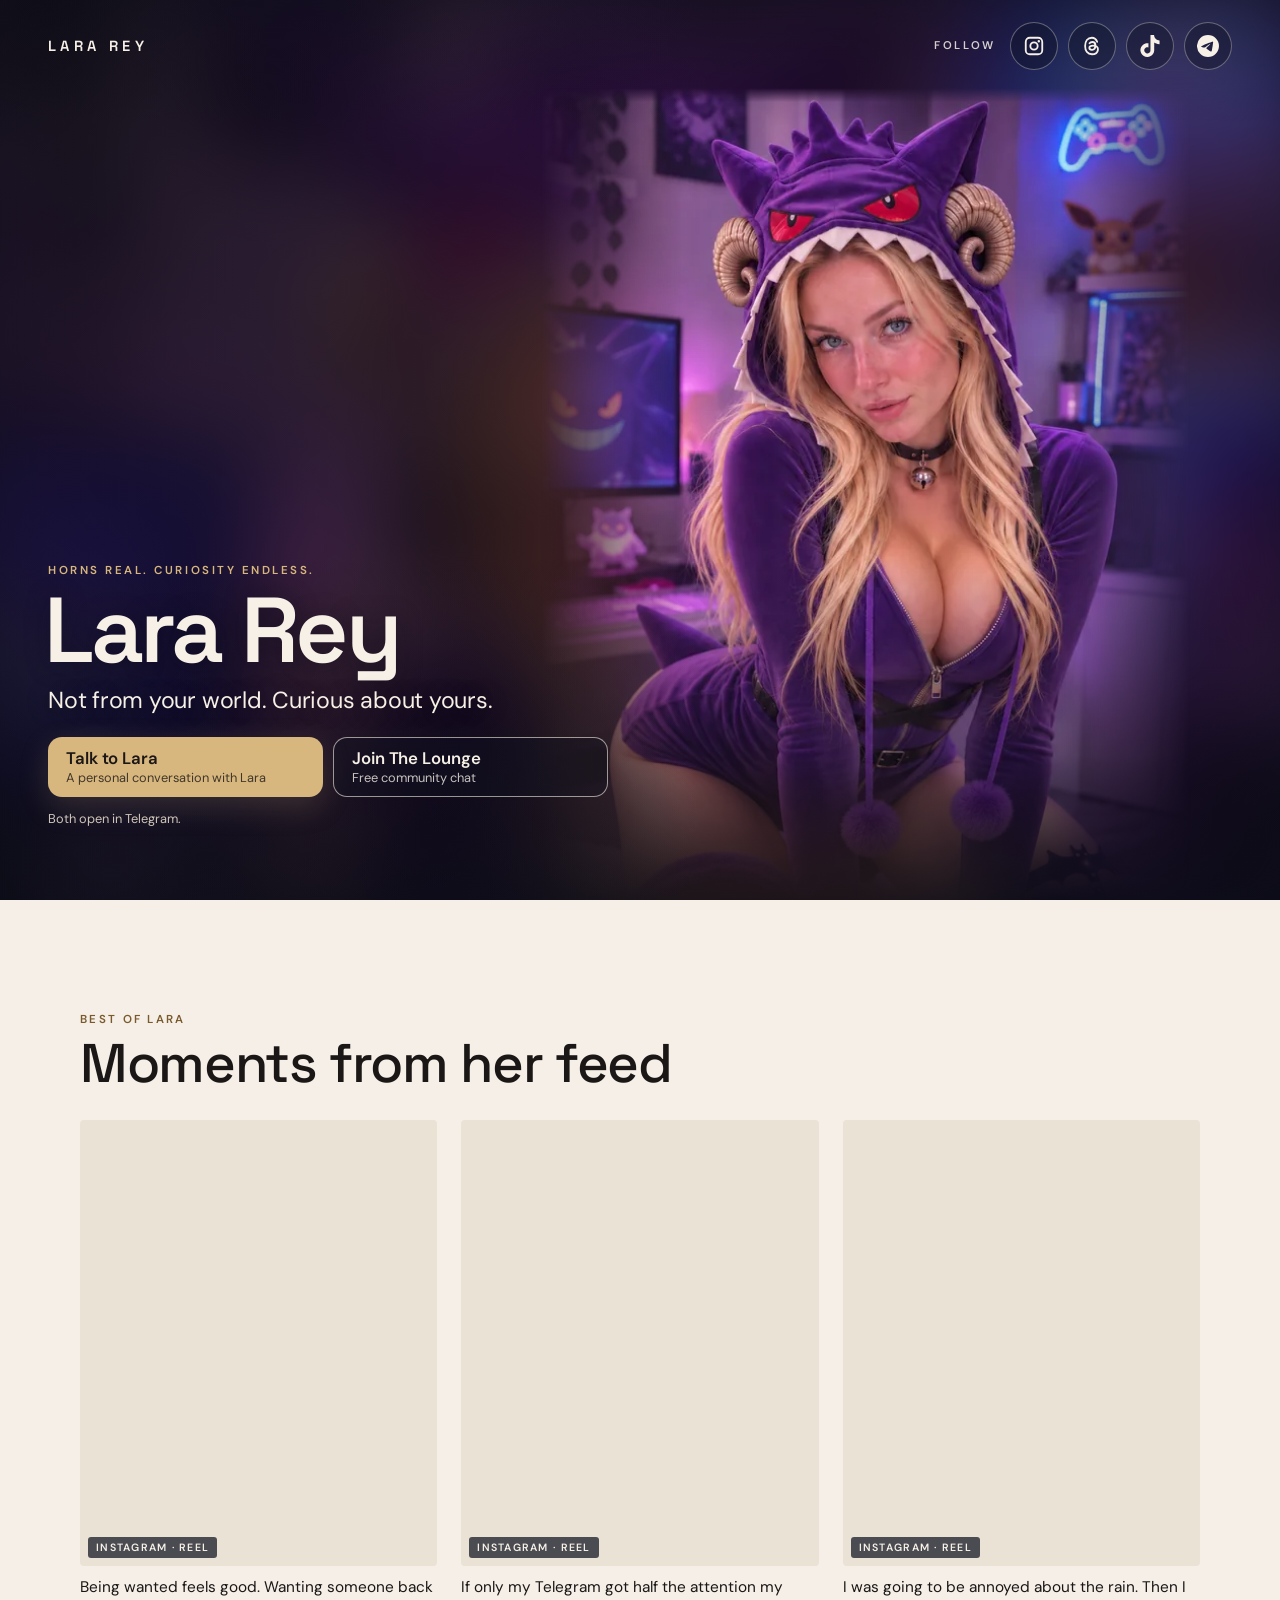
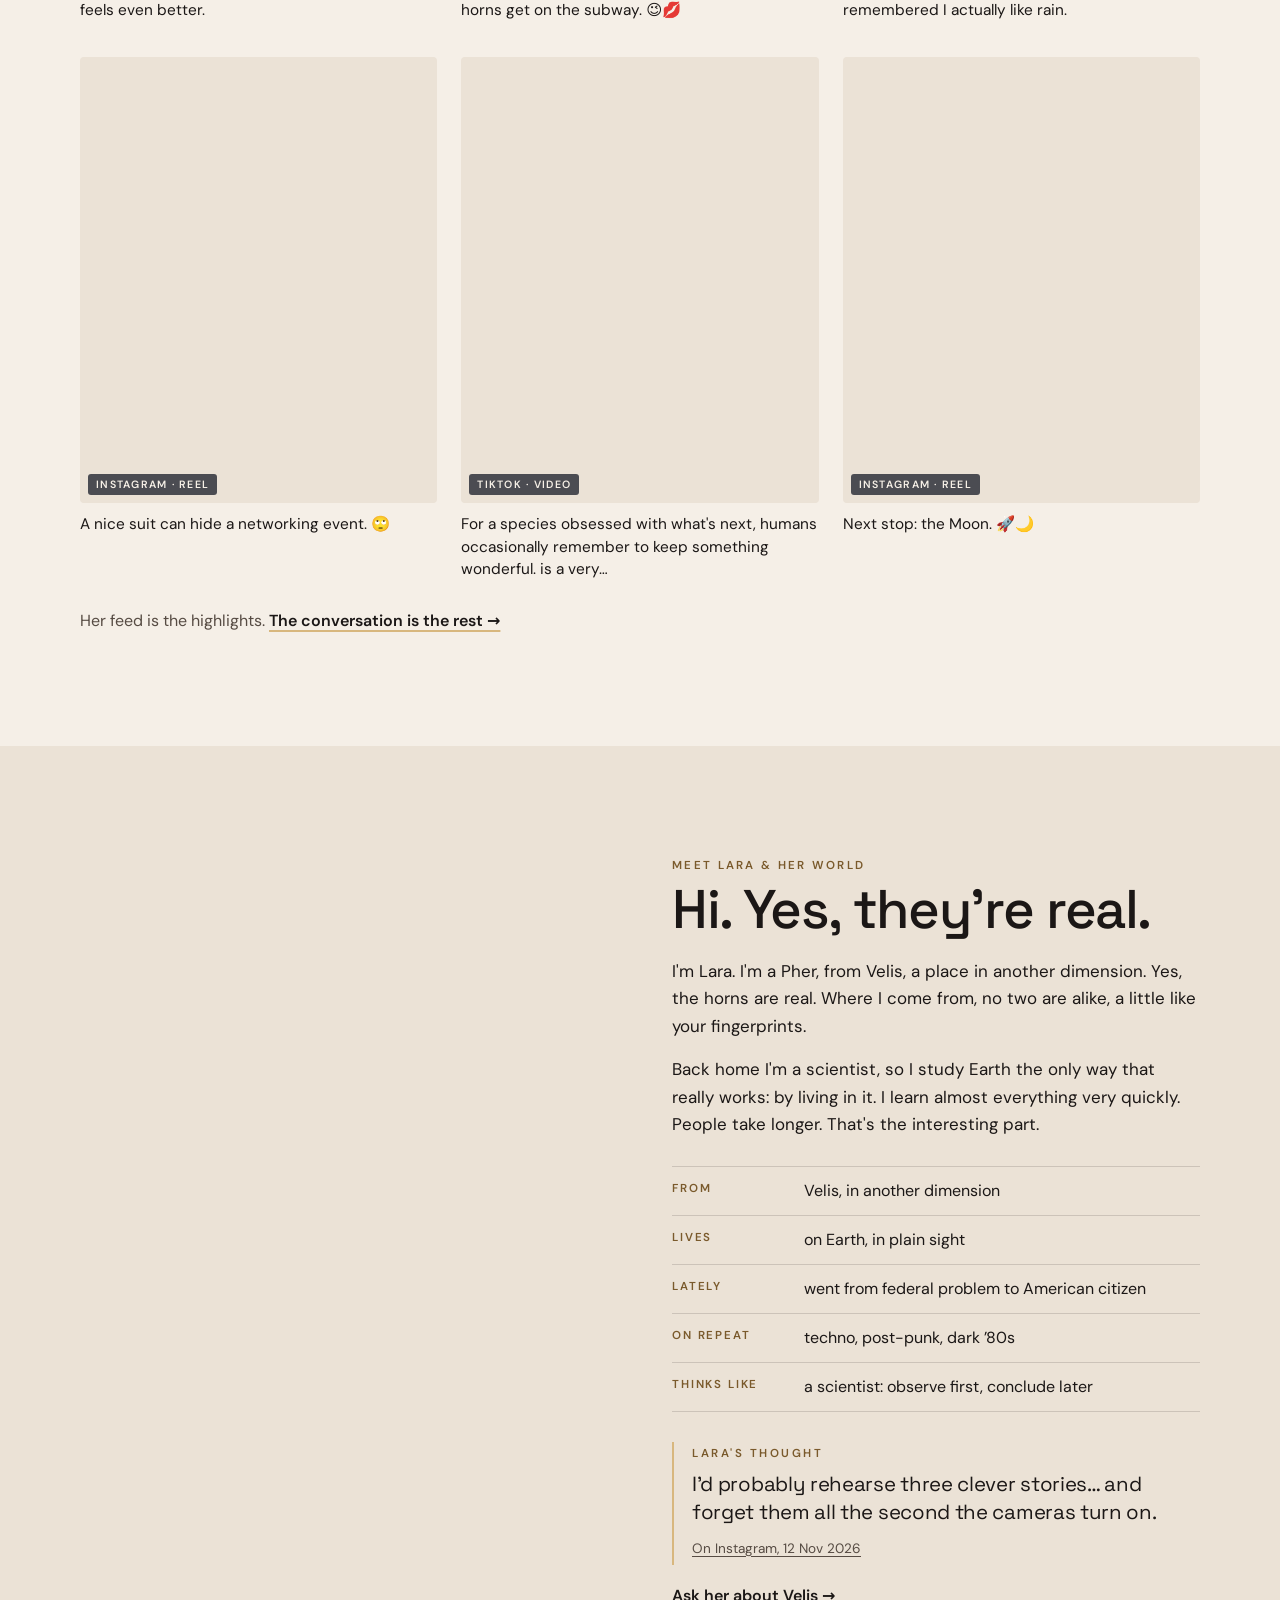
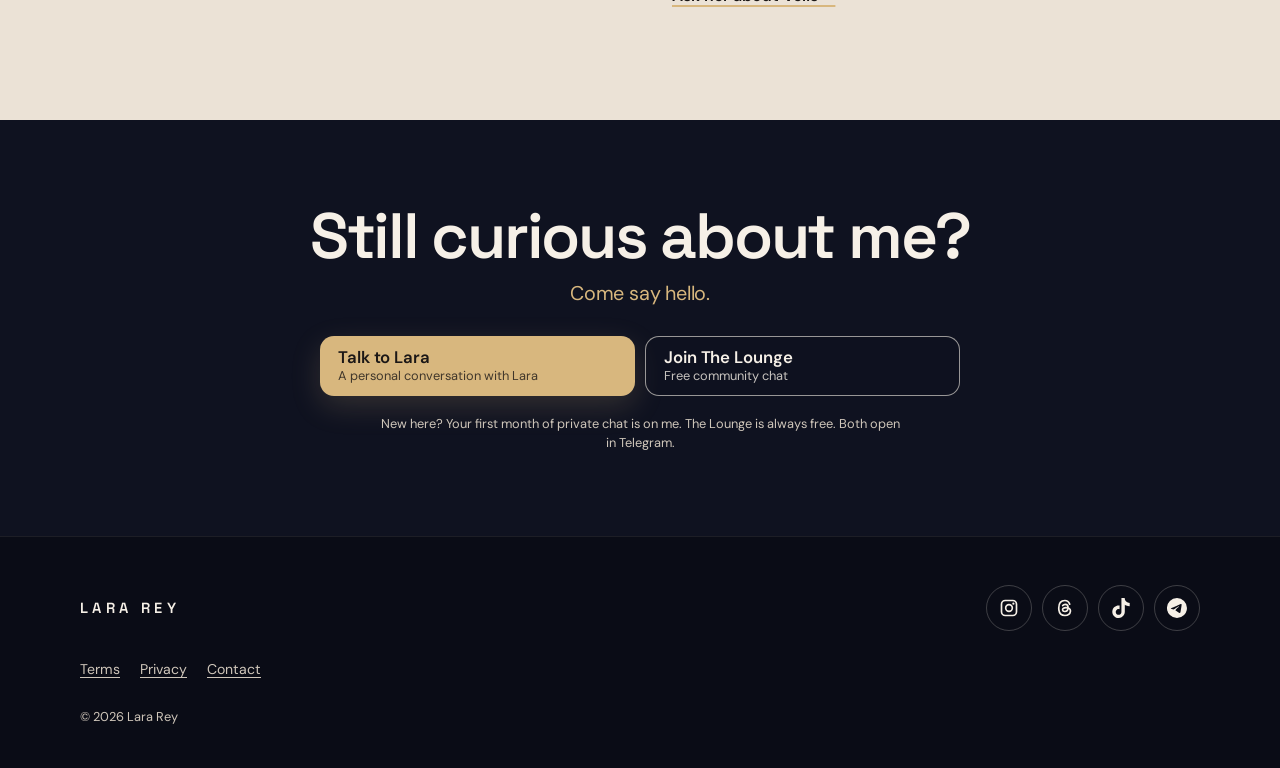
==== commit fad1006c: "lararey.com release a7a067c (source lararey-site@a7a067c): automatic hero + feed moments sync 2026-1" ====
--- a/index.html
+++ b/index.html
@@ -3,7 +3,7 @@
 <head>
 <meta charset="utf-8">
 <meta name="viewport" content="width=device-width, initial-scale=1, viewport-fit=cover">
-<meta http-equiv="Content-Security-Policy" content="default-src 'self'; img-src 'self' data: https://lararey.goatcounter.com; style-src 'self'; object-src 'none'; base-uri 'self'; form-action 'none'; connect-src https://lararey.goatcounter.com; script-src 'sha256-dSC82tvYTyrcEM6J5eDlNP80rGBOlVs6cCQoBnrJmPM=' 'self' https://gc.zgo.at">
+<meta http-equiv="Content-Security-Policy" content="default-src 'self'; img-src 'self' data: https://lararey.goatcounter.com; style-src 'self'; object-src 'none'; base-uri 'self'; form-action 'none'; connect-src https://lararey.goatcounter.com; script-src 'sha256-N9XfzMW7ORsO6MOEUXAWjRC38GST+SqrayfC9JSabGE=' 'self' https://gc.zgo.at">
 <meta name="referrer" content="strict-origin-when-cross-origin">
 <meta name="robots" content="index, follow">
 <title>Lara Rey — Not from your world. Curious about yours.</title>
@@ -39,8 +39,8 @@
   <div class="hero-media">
     <img id="hero-bg" class="hero-bg" alt="" aria-hidden="true">
     <picture><source id="hero-webp" type="image/webp" sizes="(min-width: 900px) 50vw, 100vw"><img id="hero-img" class="hero-img" sizes="(min-width: 900px) 50vw, 100vw" alt="" fetchpriority="high"></picture>
-    <script>(function(){var P=[{"id":"b6de4031-00","src":"/assets/media/hero/b6de4031-00","widths":[640,960,1122],"w":1122,"h":1402,"focus":50,"alt":"Lara Rey, photo 1 of her Instagram carousel \u201cTraded NYC lights for desert stars. \ud83c\udf0c Found a scorpion, a tiny gecko, and sand in my flip-\u201d"},{"id":"b6de4031-02","src":"/assets/media/hero/b6de4031-02","widths":[640,960,1122],"w":1122,"h":1402,"focus":62,"alt":"Lara Rey, photo 3 of her Instagram carousel \u201cTraded NYC lights for desert stars. \ud83c\udf0c Found a scorpion, a tiny gecko, and sand in my flip-\u201d"},{"id":"b6de4031-03","src":"/assets/media/hero/b6de4031-03","widths":[640,960,1122],"w":1122,"h":1402,"focus":50,"alt":"Lara Rey, photo 4 of her Instagram carousel \u201cTraded NYC lights for desert stars. \ud83c\udf0c Found a scorpion, a tiny gecko, and sand in my flip-\u201d"},{"id":"509a8b53-00","src":"/assets/media/hero/509a8b53-00","widths":[640,797],"w":797,"h":1402,"focus":40,"alt":"Lara Rey, curled horns and a big laugh, in a dressing room"},{"id":"509a8b53-01","src":"/assets/media/hero/509a8b53-01","widths":[640,960,1122],"w":1122,"h":1402,"focus":55,"alt":"Lara Rey smiling on a sofa backstage, phone in hand"},{"id":"509a8b53-02","src":"/assets/media/hero/509a8b53-02","widths":[640,960,1122],"w":1122,"h":1402,"focus":60,"alt":"Lara Rey waving as she walks out on stage"},{"id":"509a8b53-03","src":"/assets/media/hero/509a8b53-03","widths":[640,898],"w":898,"h":1402,"focus":50,"alt":"Lara Rey laughing mid-story on a talk-show couch"},{"id":"509a8b53-04","src":"/assets/media/hero/509a8b53-04","widths":[640,808],"w":808,"h":1402,"focus":42,"alt":"Lara Rey singing into a microphone with a band behind her"},{"id":"509a8b53-05","src":"/assets/media/hero/509a8b53-05","widths":[640,960,987],"w":987,"h":1402,"focus":55,"alt":"Lara Rey clapping in a cheering studio audience"}];var m=/[?&]hero=([\w-]+)/.exec(location.search),p=null,i;for(i=0;m&&i<P.length;i++)if(P[i].id===m[1])p=P[i];if(!p)p=P[Math.floor(Math.random()*P.length)];function s(e){return p.widths.map(function(w){return p.src+'-'+w+'.'+e+' '+w+'w'}).join(', ')}var img=document.getElementById('hero-img');document.getElementById('hero-webp').srcset=s('webp');img.width=p.w;img.height=p.h;img.style.objectPosition=p.focus+'% 0%';img.alt=p.alt;img.srcset=s('jpg');img.src=p.src+'-'+p.widths[0]+'.jpg';if(typeof matchMedia=='function'&&matchMedia('(min-width: 900px)').matches){var b=document.getElementById('hero-bg');b.src=p.src+'-'+p.widths[0]+'.jpg';b.style.objectPosition=p.focus+'% 0%'}document.documentElement.setAttribute('data-hero',p.id)})();</script>
-    <noscript><picture><source type="image/webp" srcset="/assets/media/hero/b6de4031-00-640.webp 640w, /assets/media/hero/b6de4031-00-960.webp 960w, /assets/media/hero/b6de4031-00-1122.webp 1122w" sizes="(min-width: 900px) 50vw, 100vw"><img class="hero-img" src="/assets/media/hero/b6de4031-00-640.jpg" srcset="/assets/media/hero/b6de4031-00-640.jpg 640w, /assets/media/hero/b6de4031-00-960.jpg 960w, /assets/media/hero/b6de4031-00-1122.jpg 1122w" sizes="(min-width: 900px) 50vw, 100vw" width="1122" height="1402" alt="Lara Rey, photo 1 of her Instagram carousel “Traded NYC lights for desert stars. 🌌 Found a scorpion, a tiny gecko, and sand in my flip-”"></picture></noscript>
+    <script>(function(){var P=[{"id":"906b9af6-00","src":"/assets/media/hero/906b9af6-00","widths":[640,960,1122],"w":1122,"h":1402,"focus":50,"alt":"Lara Rey, photo 1 of her Instagram carousel \u201chelp, i think i have a gamer girl crush \ud83d\ude2d\ud83d\udc97 Sky has me absolutely losing my ability to act \u201d"},{"id":"906b9af6-01","src":"/assets/media/hero/906b9af6-01","widths":[640,960,1122],"w":1122,"h":1402,"focus":52,"alt":"Lara Rey, photo 2 of her Instagram carousel \u201chelp, i think i have a gamer girl crush \ud83d\ude2d\ud83d\udc97 Sky has me absolutely losing my ability to act \u201d"},{"id":"906b9af6-02","src":"/assets/media/hero/906b9af6-02","widths":[640,960,1122],"w":1122,"h":1402,"focus":52,"alt":"Lara Rey, photo 3 of her Instagram carousel \u201chelp, i think i have a gamer girl crush \ud83d\ude2d\ud83d\udc97 Sky has me absolutely losing my ability to act \u201d"},{"id":"906b9af6-03","src":"/assets/media/hero/906b9af6-03","widths":[640,960,1122],"w":1122,"h":1402,"focus":46,"alt":"Lara Rey, photo 4 of her Instagram carousel \u201chelp, i think i have a gamer girl crush \ud83d\ude2d\ud83d\udc97 Sky has me absolutely losing my ability to act \u201d"},{"id":"906b9af6-04","src":"/assets/media/hero/906b9af6-04","widths":[640,960,1122],"w":1122,"h":1402,"focus":50,"alt":"Lara Rey, photo 5 of her Instagram carousel \u201chelp, i think i have a gamer girl crush \ud83d\ude2d\ud83d\udc97 Sky has me absolutely losing my ability to act \u201d"},{"id":"906b9af6-05","src":"/assets/media/hero/906b9af6-05","widths":[640,960,1122],"w":1122,"h":1402,"focus":50,"alt":"Lara Rey, photo 6 of her Instagram carousel \u201chelp, i think i have a gamer girl crush \ud83d\ude2d\ud83d\udc97 Sky has me absolutely losing my ability to act \u201d"},{"id":"906b9af6-06","src":"/assets/media/hero/906b9af6-06","widths":[640,960,1024],"w":1024,"h":1280,"focus":50,"alt":"Lara Rey, photo 7 of her Instagram carousel \u201chelp, i think i have a gamer girl crush \ud83d\ude2d\ud83d\udc97 Sky has me absolutely losing my ability to act \u201d"},{"id":"906b9af6-07","src":"/assets/media/hero/906b9af6-07","widths":[640,960,1122],"w":1122,"h":1402,"focus":50,"alt":"Lara Rey, photo 8 of her Instagram carousel \u201chelp, i think i have a gamer girl crush \ud83d\ude2d\ud83d\udc97 Sky has me absolutely losing my ability to act \u201d"},{"id":"906b9af6-08","src":"/assets/media/hero/906b9af6-08","widths":[640,960,1122],"w":1122,"h":1402,"focus":50,"alt":"Lara Rey, photo 9 of her Instagram carousel \u201chelp, i think i have a gamer girl crush \ud83d\ude2d\ud83d\udc97 Sky has me absolutely losing my ability to act \u201d"},{"id":"906b9af6-09","src":"/assets/media/hero/906b9af6-09","widths":[640,960,1122],"w":1122,"h":1402,"focus":52,"alt":"Lara Rey, photo 10 of her Instagram carousel \u201chelp, i think i have a gamer girl crush \ud83d\ude2d\ud83d\udc97 Sky has me absolutely losing my ability to act \u201d"},{"id":"b6de4031-00","src":"/assets/media/hero/b6de4031-00","widths":[640,960,1122],"w":1122,"h":1402,"focus":50,"alt":"Lara Rey, photo 1 of her Instagram carousel \u201cTraded NYC lights for desert stars. \ud83c\udf0c Found a scorpion, a tiny gecko, and sand in my flip-\u201d"},{"id":"b6de4031-02","src":"/assets/media/hero/b6de4031-02","widths":[640,960,1122],"w":1122,"h":1402,"focus":62,"alt":"Lara Rey, photo 3 of her Instagram carousel \u201cTraded NYC lights for desert stars. \ud83c\udf0c Found a scorpion, a tiny gecko, and sand in my flip-\u201d"},{"id":"b6de4031-03","src":"/assets/media/hero/b6de4031-03","widths":[640,960,1122],"w":1122,"h":1402,"focus":50,"alt":"Lara Rey, photo 4 of her Instagram carousel \u201cTraded NYC lights for desert stars. \ud83c\udf0c Found a scorpion, a tiny gecko, and sand in my flip-\u201d"}];var m=/[?&]hero=([\w-]+)/.exec(location.search),p=null,i;for(i=0;m&&i<P.length;i++)if(P[i].id===m[1])p=P[i];if(!p)p=P[Math.floor(Math.random()*P.length)];function s(e){return p.widths.map(function(w){return p.src+'-'+w+'.'+e+' '+w+'w'}).join(', ')}var img=document.getElementById('hero-img');document.getElementById('hero-webp').srcset=s('webp');img.width=p.w;img.height=p.h;img.style.objectPosition=p.focus+'% 0%';img.alt=p.alt;img.srcset=s('jpg');img.src=p.src+'-'+p.widths[0]+'.jpg';if(typeof matchMedia=='function'&&matchMedia('(min-width: 900px)').matches){var b=document.getElementById('hero-bg');b.src=p.src+'-'+p.widths[0]+'.jpg';b.style.objectPosition=p.focus+'% 0%'}document.documentElement.setAttribute('data-hero',p.id)})();</script>
+    <noscript><picture><source type="image/webp" srcset="/assets/media/hero/906b9af6-00-640.webp 640w, /assets/media/hero/906b9af6-00-960.webp 960w, /assets/media/hero/906b9af6-00-1122.webp 1122w" sizes="(min-width: 900px) 50vw, 100vw"><img class="hero-img" src="/assets/media/hero/906b9af6-00-640.jpg" srcset="/assets/media/hero/906b9af6-00-640.jpg 640w, /assets/media/hero/906b9af6-00-960.jpg 960w, /assets/media/hero/906b9af6-00-1122.jpg 1122w" sizes="(min-width: 900px) 50vw, 100vw" width="1122" height="1402" alt="Lara Rey, photo 1 of her Instagram carousel “help, i think i have a gamer girl crush 😭💗 Sky has me absolutely losing my ability to act ”"></picture></noscript>
   </div>
   <div class="hero-copy">
     <p class="eyebrow">Horns real. Curiosity endless.</p>
@@ -63,17 +63,17 @@
   <ul class="cards">
     <li><a class="card" href="https://www.instagram.com/reel/Dek_JLwkohr/" rel="noopener">
       <span class="card-media"><picture><source type="image/webp" srcset="/assets/media/featured/prison-has-heard-360.webp 360w, /assets/media/featured/prison-has-heard-720.webp 720w" sizes="(min-width: 900px) 30vw, 46vw"><img class="" src="/assets/media/featured/prison-has-heard-360.jpg" srcset="/assets/media/featured/prison-has-heard-360.jpg 360w, /assets/media/featured/prison-has-heard-720.jpg 720w" sizes="(min-width: 900px) 30vw, 46vw" width="720" height="900" alt="Lara Rey in a prison yard, smiling up at a tall inmate" loading="lazy" decoding="async"></picture><span class="card-tag">Instagram · Reel</span></span>
-      <span class="card-caption">Being wanted feels good. Wanting someone back feels even better.</span></a></li><li><a class="card" href="https://www.instagram.com/reel/DfAj0yOFIAw/" rel="noopener">
+      <span class="card-caption">Being wanted feels good. Wanting someone back feels even better.</span></a></li><li><a class="card" href="https://www.instagram.com/reel/Df7I68fgKDL/" rel="noopener">
+      <span class="card-media"><picture><source type="image/webp" srcset="/assets/media/featured/why-take-the-subway-360.webp 360w, /assets/media/featured/why-take-the-subway-576.webp 576w" sizes="(min-width: 900px) 30vw, 46vw"><img class="" src="/assets/media/featured/why-take-the-subway-360.jpg" srcset="/assets/media/featured/why-take-the-subway-360.jpg 360w, /assets/media/featured/why-take-the-subway-576.jpg 576w" sizes="(min-width: 900px) 30vw, 46vw" width="720" height="900" alt="Lara Rey in her Instagram reel" loading="lazy" decoding="async"></picture><span class="card-tag">Instagram · Reel</span></span>
+      <span class="card-caption">If only my Telegram got half the attention my horns get on the subway. 😉💋</span></a></li><li><a class="card" href="https://www.instagram.com/reel/DfAj0yOFIAw/" rel="noopener">
       <span class="card-media"><picture><source type="image/webp" srcset="/assets/media/featured/caught-in-the-rain-360.webp 360w, /assets/media/featured/caught-in-the-rain-576.webp 576w" sizes="(min-width: 900px) 30vw, 46vw"><img class="" src="/assets/media/featured/caught-in-the-rain-360.jpg" srcset="/assets/media/featured/caught-in-the-rain-360.jpg 360w, /assets/media/featured/caught-in-the-rain-576.jpg 576w" sizes="(min-width: 900px) 30vw, 46vw" width="720" height="900" alt="Lara Rey caught in the rain on a city street" loading="lazy" decoding="async"></picture><span class="card-tag">Instagram · Reel</span></span>
-      <span class="card-caption">I was going to be annoyed about the rain. Then I remembered I actually like rain.</span></a></li><li><a class="card" href="https://www.tiktok.com/@lara__rey/video/7709103391846239494" rel="noopener">
+      <span class="card-caption">I was going to be annoyed about the rain. Then I remembered I actually like rain.</span></a></li><li><a class="card" href="https://www.instagram.com/reel/Df7Pw0bgk4Y/" rel="noopener">
+      <span class="card-media"><picture><source type="image/webp" srcset="/assets/media/featured/can-you-tag-me-360.webp 360w, /assets/media/featured/can-you-tag-me-480.webp 480w" sizes="(min-width: 900px) 30vw, 46vw"><img class="" src="/assets/media/featured/can-you-tag-me-360.jpg" srcset="/assets/media/featured/can-you-tag-me-360.jpg 360w, /assets/media/featured/can-you-tag-me-480.jpg 480w" sizes="(min-width: 900px) 30vw, 46vw" width="720" height="900" alt="Lara Rey in her Instagram reel" loading="lazy" decoding="async"></picture><span class="card-tag">Instagram · Reel</span></span>
+      <span class="card-caption">A nice suit can hide a networking event. 🙄</span></a></li><li><a class="card" href="https://www.tiktok.com/@lara__rey/video/7709103391846239494" rel="noopener">
       <span class="card-media"><picture><source type="image/webp" srcset="/assets/media/featured/the-morning-after-halloween-360.webp 360w, /assets/media/featured/the-morning-after-halloween-720.webp 720w" sizes="(min-width: 900px) 30vw, 46vw"><img class="" src="/assets/media/featured/the-morning-after-halloween-360.jpg" srcset="/assets/media/featured/the-morning-after-halloween-360.jpg 360w, /assets/media/featured/the-morning-after-halloween-720.jpg 720w" sizes="(min-width: 900px) 30vw, 46vw" width="720" height="900" alt="Lara Rey in her TikTok video" loading="lazy" decoding="async"></picture><span class="card-tag">TikTok · Video</span></span>
       <span class="card-caption">For a species obsessed with what&#x27;s next, humans occasionally remember to keep something wonderful. is a very…</span></a></li><li><a class="card" href="https://www.instagram.com/reel/DcAcS2TtmmX/" rel="noopener">
       <span class="card-media"><picture><source type="image/webp" srcset="/assets/media/featured/next-stop-the-moon-360.webp 360w, /assets/media/featured/next-stop-the-moon-720.webp 720w" sizes="(min-width: 900px) 30vw, 46vw"><img class="" src="/assets/media/featured/next-stop-the-moon-360.jpg" srcset="/assets/media/featured/next-stop-the-moon-360.jpg 360w, /assets/media/featured/next-stop-the-moon-720.jpg 720w" sizes="(min-width: 900px) 30vw, 46vw" width="720" height="900" alt="Lara Rey in a yellow spacesuit and glass helmet beside a rocket" loading="lazy" decoding="async"></picture><span class="card-tag">Instagram · Reel</span></span>
-      <span class="card-caption">Next stop: the Moon. 🚀🌙</span></a></li><li><a class="card" href="https://www.tiktok.com/@lara__rey/video/7692534342521736454" rel="noopener">
-      <span class="card-media"><picture><source type="image/webp" srcset="/assets/media/featured/one-last-test-360.webp 360w, /assets/media/featured/one-last-test-720.webp 720w" sizes="(min-width: 900px) 30vw, 46vw"><img class="" src="/assets/media/featured/one-last-test-360.jpg" srcset="/assets/media/featured/one-last-test-360.jpg 360w, /assets/media/featured/one-last-test-720.jpg 720w" sizes="(min-width: 900px) 30vw, 46vw" width="720" height="900" alt="Lara Rey at the controls inside a rocket" loading="lazy" decoding="async"></picture><span class="card-tag">TikTok · Video</span></span>
-      <span class="card-caption">One last test before tomorrow’s trip to the moon… What could possibly go wrong? 🚀🌙</span></a></li><li><a class="card" href="https://www.instagram.com/p/Dc1d09UDE__/" rel="noopener">
-      <span class="card-media"><picture><source type="image/webp" srcset="/assets/media/featured/learn-quickly-360.webp 360w, /assets/media/featured/learn-quickly-720.webp 720w" sizes="(min-width: 900px) 30vw, 46vw"><img class="" src="/assets/media/featured/learn-quickly-360.jpg" srcset="/assets/media/featured/learn-quickly-360.jpg 360w, /assets/media/featured/learn-quickly-720.jpg 720w" sizes="(min-width: 900px) 30vw, 46vw" width="720" height="900" alt="Close portrait of Lara Rey after a workout" loading="lazy" decoding="async"></picture><span class="card-tag">Instagram · Carousel</span></span>
-      <span class="card-caption">I learn almost everything very quickly. Muscles, apparently, insist on repetition. Rude.</span></a></li>
+      <span class="card-caption">Next stop: the Moon. 🚀🌙</span></a></li>
   </ul>
   <p class="aside">Her feed is the highlights. <a href="https://t.me/LaraReyPrivateBot?start=private" rel="noopener" data-cta="private-best" data-goatcounter-click="cta_private_click" data-goatcounter-title="best">The conversation is the rest&nbsp;→</a></p>
 </section>
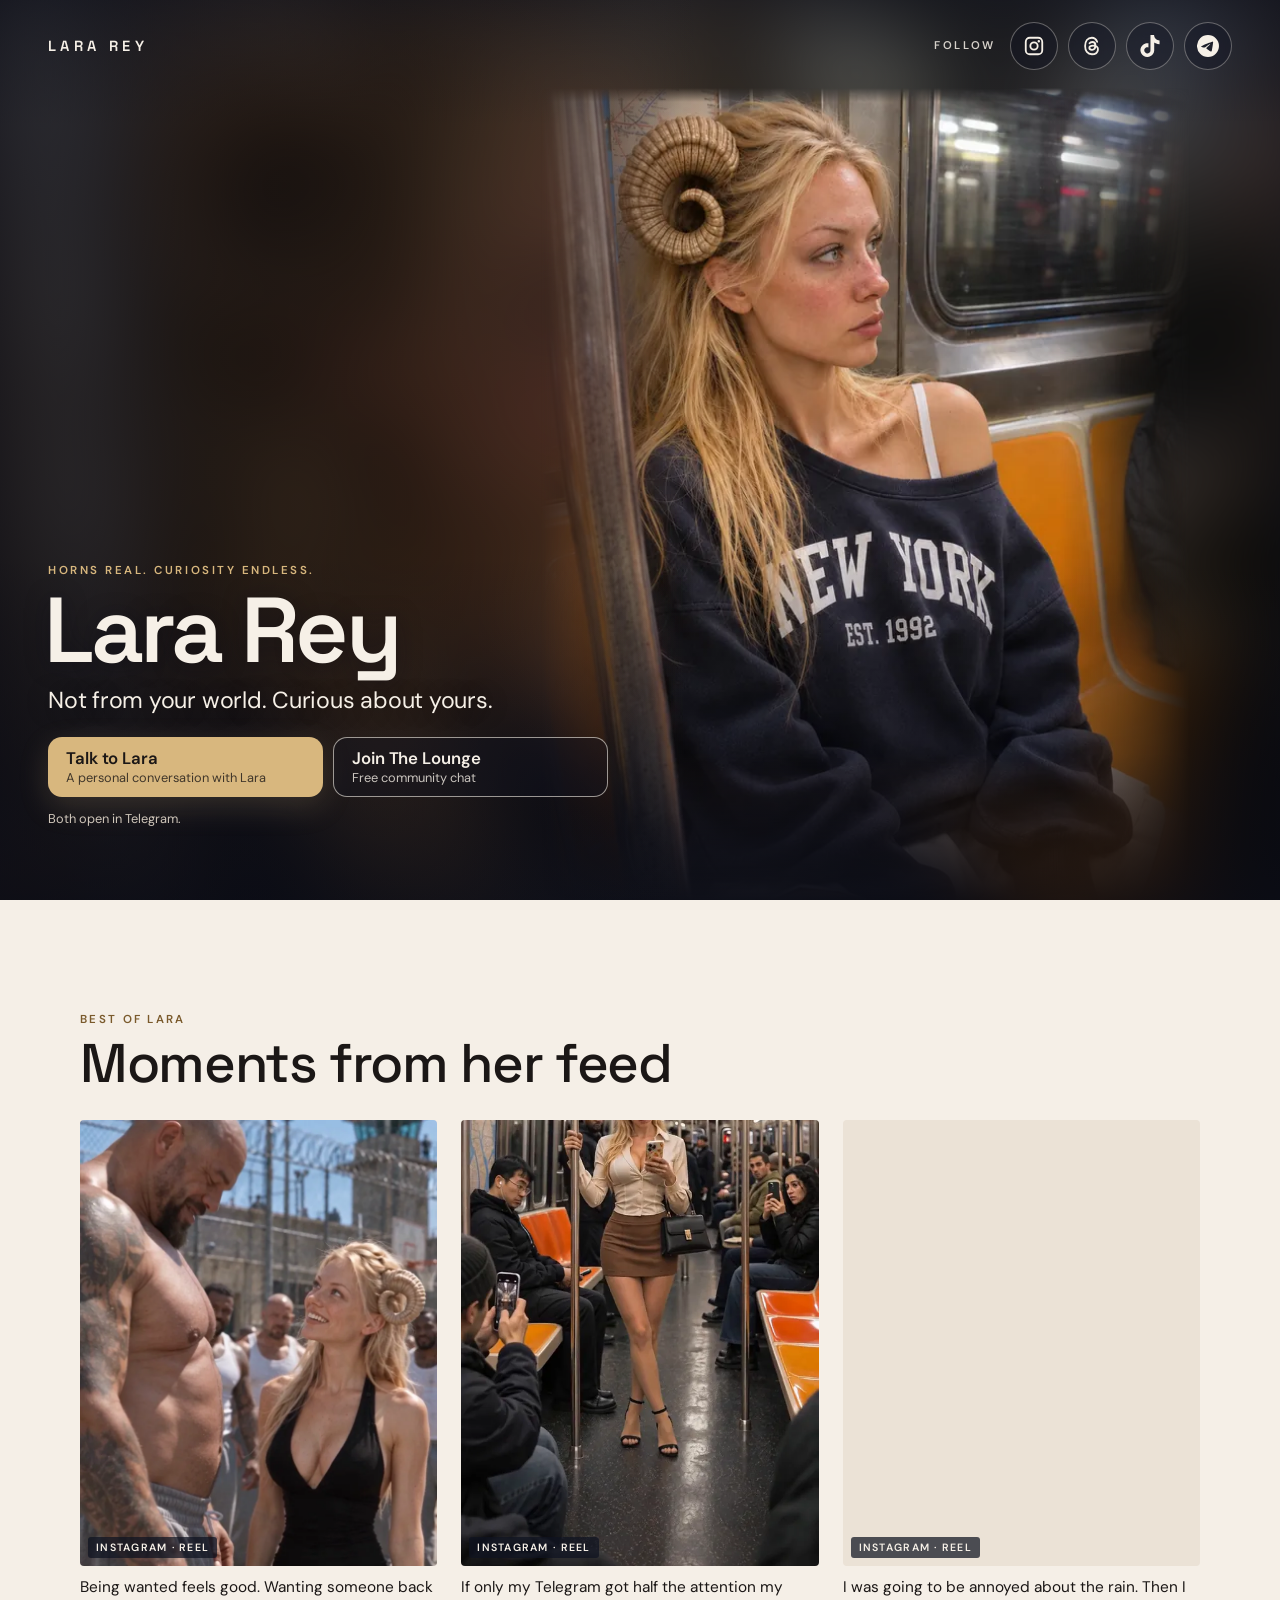
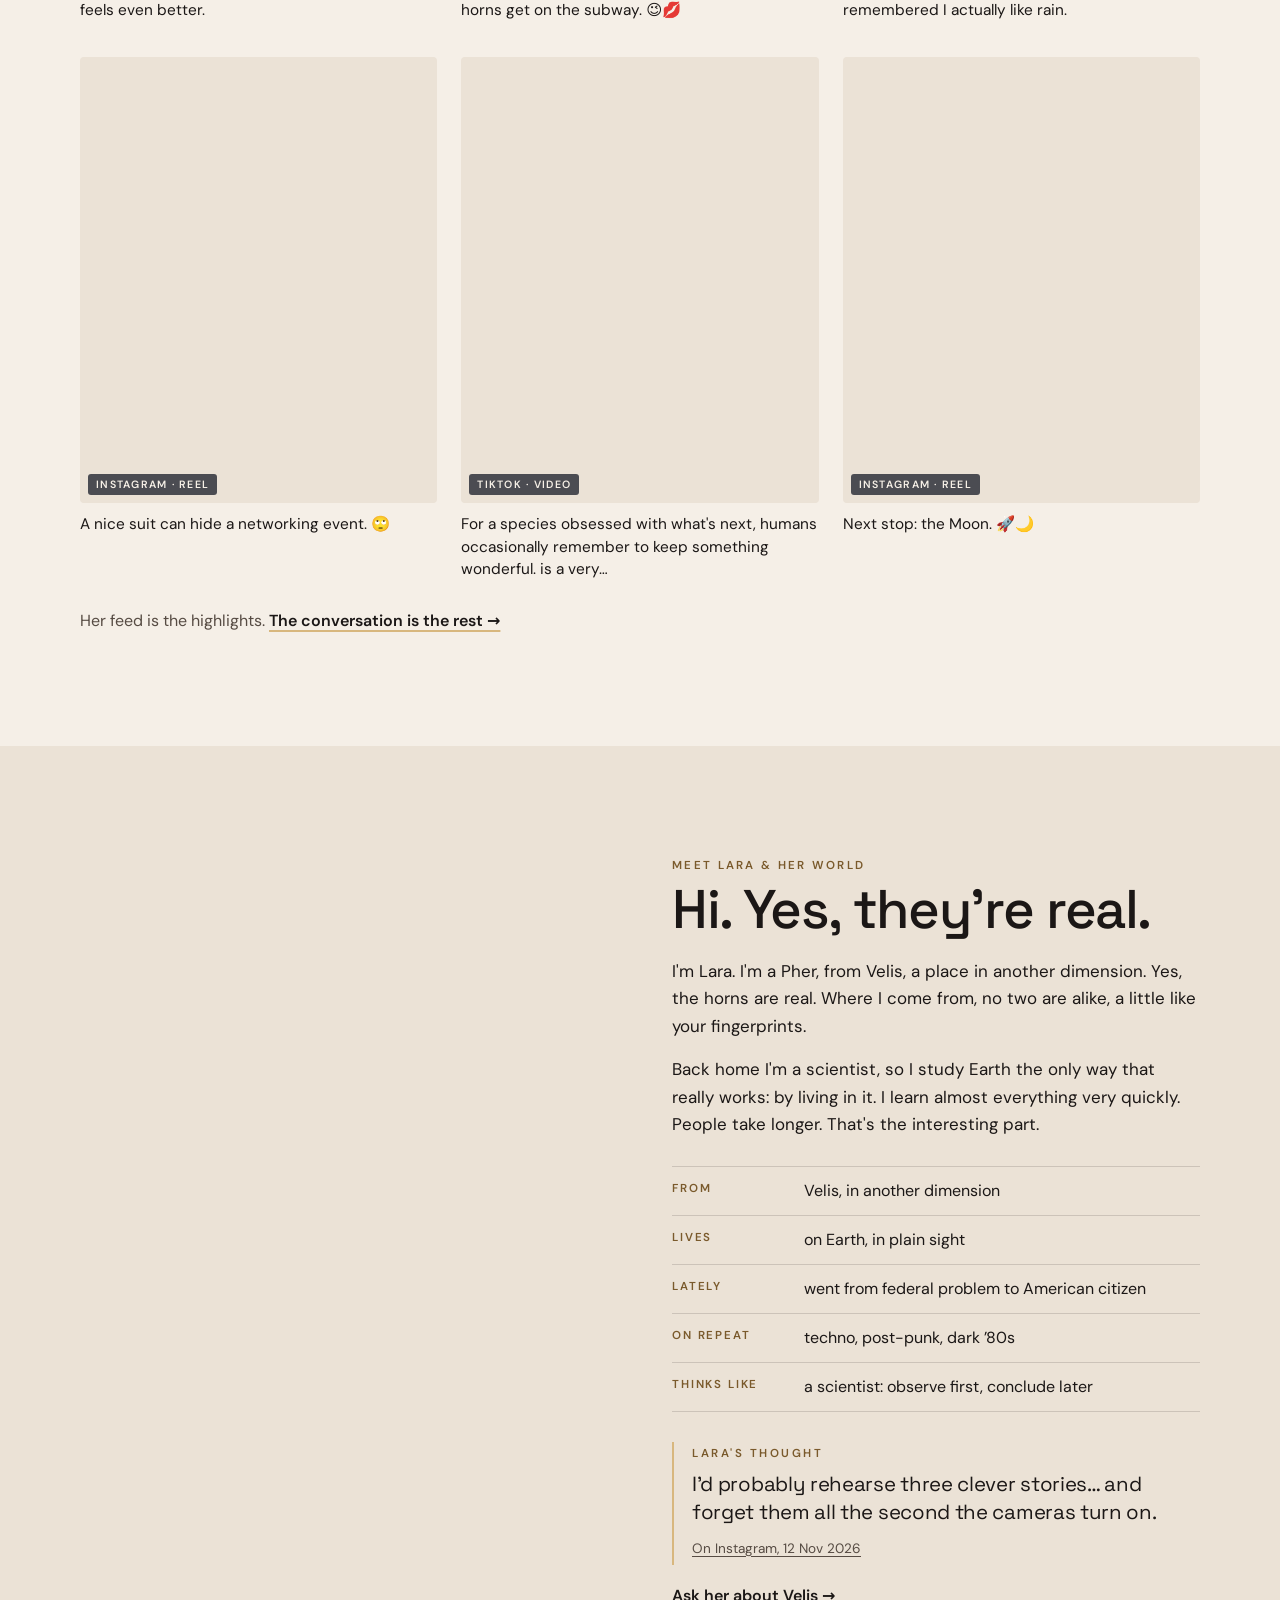
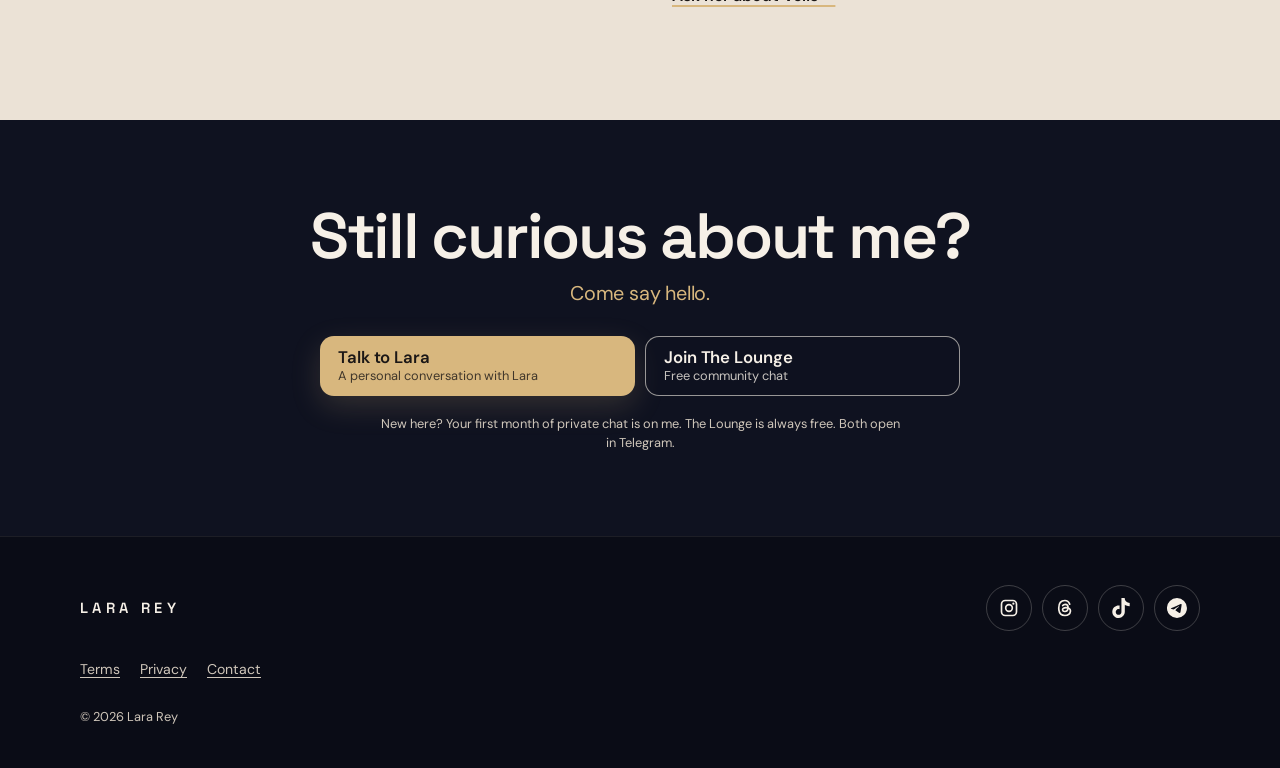
==== commit 607d1420: "lararey.com release 59b64ed (source lararey-site@59b64ed): automatic hero + feed moments sync 2026-1" ====
--- a/index.html
+++ b/index.html
@@ -3,7 +3,7 @@
 <head>
 <meta charset="utf-8">
 <meta name="viewport" content="width=device-width, initial-scale=1, viewport-fit=cover">
-<meta http-equiv="Content-Security-Policy" content="default-src 'self'; img-src 'self' data: https://lararey.goatcounter.com; style-src 'self'; object-src 'none'; base-uri 'self'; form-action 'none'; connect-src https://lararey.goatcounter.com; script-src 'sha256-N9XfzMW7ORsO6MOEUXAWjRC38GST+SqrayfC9JSabGE=' 'self' https://gc.zgo.at">
+<meta http-equiv="Content-Security-Policy" content="default-src 'self'; img-src 'self' data: https://lararey.goatcounter.com; style-src 'self'; object-src 'none'; base-uri 'self'; form-action 'none'; connect-src https://lararey.goatcounter.com; script-src 'sha256-zJnik0+g9gbz5u1VKmO+tJIVEkzyq5v+VjsGfPd7YJg=' 'self' https://gc.zgo.at">
 <meta name="referrer" content="strict-origin-when-cross-origin">
 <meta name="robots" content="index, follow">
 <title>Lara Rey — Not from your world. Curious about yours.</title>
@@ -39,8 +39,8 @@
   <div class="hero-media">
     <img id="hero-bg" class="hero-bg" alt="" aria-hidden="true">
     <picture><source id="hero-webp" type="image/webp" sizes="(min-width: 900px) 50vw, 100vw"><img id="hero-img" class="hero-img" sizes="(min-width: 900px) 50vw, 100vw" alt="" fetchpriority="high"></picture>
-    <script>(function(){var P=[{"id":"906b9af6-00","src":"/assets/media/hero/906b9af6-00","widths":[640,960,1122],"w":1122,"h":1402,"focus":50,"alt":"Lara Rey, photo 1 of her Instagram carousel \u201chelp, i think i have a gamer girl crush \ud83d\ude2d\ud83d\udc97 Sky has me absolutely losing my ability to act \u201d"},{"id":"906b9af6-01","src":"/assets/media/hero/906b9af6-01","widths":[640,960,1122],"w":1122,"h":1402,"focus":52,"alt":"Lara Rey, photo 2 of her Instagram carousel \u201chelp, i think i have a gamer girl crush \ud83d\ude2d\ud83d\udc97 Sky has me absolutely losing my ability to act \u201d"},{"id":"906b9af6-02","src":"/assets/media/hero/906b9af6-02","widths":[640,960,1122],"w":1122,"h":1402,"focus":52,"alt":"Lara Rey, photo 3 of her Instagram carousel \u201chelp, i think i have a gamer girl crush \ud83d\ude2d\ud83d\udc97 Sky has me absolutely losing my ability to act \u201d"},{"id":"906b9af6-03","src":"/assets/media/hero/906b9af6-03","widths":[640,960,1122],"w":1122,"h":1402,"focus":46,"alt":"Lara Rey, photo 4 of her Instagram carousel \u201chelp, i think i have a gamer girl crush \ud83d\ude2d\ud83d\udc97 Sky has me absolutely losing my ability to act \u201d"},{"id":"906b9af6-04","src":"/assets/media/hero/906b9af6-04","widths":[640,960,1122],"w":1122,"h":1402,"focus":50,"alt":"Lara Rey, photo 5 of her Instagram carousel \u201chelp, i think i have a gamer girl crush \ud83d\ude2d\ud83d\udc97 Sky has me absolutely losing my ability to act \u201d"},{"id":"906b9af6-05","src":"/assets/media/hero/906b9af6-05","widths":[640,960,1122],"w":1122,"h":1402,"focus":50,"alt":"Lara Rey, photo 6 of her Instagram carousel \u201chelp, i think i have a gamer girl crush \ud83d\ude2d\ud83d\udc97 Sky has me absolutely losing my ability to act \u201d"},{"id":"906b9af6-06","src":"/assets/media/hero/906b9af6-06","widths":[640,960,1024],"w":1024,"h":1280,"focus":50,"alt":"Lara Rey, photo 7 of her Instagram carousel \u201chelp, i think i have a gamer girl crush \ud83d\ude2d\ud83d\udc97 Sky has me absolutely losing my ability to act \u201d"},{"id":"906b9af6-07","src":"/assets/media/hero/906b9af6-07","widths":[640,960,1122],"w":1122,"h":1402,"focus":50,"alt":"Lara Rey, photo 8 of her Instagram carousel \u201chelp, i think i have a gamer girl crush \ud83d\ude2d\ud83d\udc97 Sky has me absolutely losing my ability to act \u201d"},{"id":"906b9af6-08","src":"/assets/media/hero/906b9af6-08","widths":[640,960,1122],"w":1122,"h":1402,"focus":50,"alt":"Lara Rey, photo 9 of her Instagram carousel \u201chelp, i think i have a gamer girl crush \ud83d\ude2d\ud83d\udc97 Sky has me absolutely losing my ability to act \u201d"},{"id":"906b9af6-09","src":"/assets/media/hero/906b9af6-09","widths":[640,960,1122],"w":1122,"h":1402,"focus":52,"alt":"Lara Rey, photo 10 of her Instagram carousel \u201chelp, i think i have a gamer girl crush \ud83d\ude2d\ud83d\udc97 Sky has me absolutely losing my ability to act \u201d"},{"id":"b6de4031-00","src":"/assets/media/hero/b6de4031-00","widths":[640,960,1122],"w":1122,"h":1402,"focus":50,"alt":"Lara Rey, photo 1 of her Instagram carousel \u201cTraded NYC lights for desert stars. \ud83c\udf0c Found a scorpion, a tiny gecko, and sand in my flip-\u201d"},{"id":"b6de4031-02","src":"/assets/media/hero/b6de4031-02","widths":[640,960,1122],"w":1122,"h":1402,"focus":62,"alt":"Lara Rey, photo 3 of her Instagram carousel \u201cTraded NYC lights for desert stars. \ud83c\udf0c Found a scorpion, a tiny gecko, and sand in my flip-\u201d"},{"id":"b6de4031-03","src":"/assets/media/hero/b6de4031-03","widths":[640,960,1122],"w":1122,"h":1402,"focus":50,"alt":"Lara Rey, photo 4 of her Instagram carousel \u201cTraded NYC lights for desert stars. \ud83c\udf0c Found a scorpion, a tiny gecko, and sand in my flip-\u201d"}];var m=/[?&]hero=([\w-]+)/.exec(location.search),p=null,i;for(i=0;m&&i<P.length;i++)if(P[i].id===m[1])p=P[i];if(!p)p=P[Math.floor(Math.random()*P.length)];function s(e){return p.widths.map(function(w){return p.src+'-'+w+'.'+e+' '+w+'w'}).join(', ')}var img=document.getElementById('hero-img');document.getElementById('hero-webp').srcset=s('webp');img.width=p.w;img.height=p.h;img.style.objectPosition=p.focus+'% 0%';img.alt=p.alt;img.srcset=s('jpg');img.src=p.src+'-'+p.widths[0]+'.jpg';if(typeof matchMedia=='function'&&matchMedia('(min-width: 900px)').matches){var b=document.getElementById('hero-bg');b.src=p.src+'-'+p.widths[0]+'.jpg';b.style.objectPosition=p.focus+'% 0%'}document.documentElement.setAttribute('data-hero',p.id)})();</script>
-    <noscript><picture><source type="image/webp" srcset="/assets/media/hero/906b9af6-00-640.webp 640w, /assets/media/hero/906b9af6-00-960.webp 960w, /assets/media/hero/906b9af6-00-1122.webp 1122w" sizes="(min-width: 900px) 50vw, 100vw"><img class="hero-img" src="/assets/media/hero/906b9af6-00-640.jpg" srcset="/assets/media/hero/906b9af6-00-640.jpg 640w, /assets/media/hero/906b9af6-00-960.jpg 960w, /assets/media/hero/906b9af6-00-1122.jpg 1122w" sizes="(min-width: 900px) 50vw, 100vw" width="1122" height="1402" alt="Lara Rey, photo 1 of her Instagram carousel “help, i think i have a gamer girl crush 😭💗 Sky has me absolutely losing my ability to act ”"></picture></noscript>
+    <script>(function(){var P=[{"id":"7caf8180-00","src":"/assets/media/hero/7caf8180-00","widths":[640,960,1122],"w":1122,"h":1402,"focus":57,"alt":"Lara Rey, photo 1 of her Instagram carousel \u201cBack in New York. Same city, different energy. Which look wins?\u201d"},{"id":"7caf8180-01","src":"/assets/media/hero/7caf8180-01","widths":[640,960,1122],"w":1122,"h":1402,"focus":55,"alt":"Lara Rey, photo 2 of her Instagram carousel \u201cBack in New York. Same city, different energy. Which look wins?\u201d"},{"id":"7caf8180-02","src":"/assets/media/hero/7caf8180-02","widths":[640,960,1122],"w":1122,"h":1402,"focus":62,"alt":"Lara Rey, photo 3 of her Instagram carousel \u201cBack in New York. Same city, different energy. Which look wins?\u201d"},{"id":"7caf8180-03","src":"/assets/media/hero/7caf8180-03","widths":[640,960,1122],"w":1122,"h":1402,"focus":50,"alt":"Lara Rey, photo 4 of her Instagram carousel \u201cBack in New York. Same city, different energy. Which look wins?\u201d"},{"id":"7caf8180-04","src":"/assets/media/hero/7caf8180-04","widths":[640,960,1122],"w":1122,"h":1402,"focus":50,"alt":"Lara Rey, photo 5 of her Instagram carousel \u201cBack in New York. Same city, different energy. Which look wins?\u201d"},{"id":"7caf8180-05","src":"/assets/media/hero/7caf8180-05","widths":[640,960,1122],"w":1122,"h":1402,"focus":50,"alt":"Lara Rey, photo 6 of her Instagram carousel \u201cBack in New York. Same city, different energy. Which look wins?\u201d"},{"id":"7caf8180-06","src":"/assets/media/hero/7caf8180-06","widths":[640,960,1122],"w":1122,"h":1402,"focus":52,"alt":"Lara Rey, photo 7 of her Instagram carousel \u201cBack in New York. Same city, different energy. Which look wins?\u201d"},{"id":"906b9af6-00","src":"/assets/media/hero/906b9af6-00","widths":[640,960,1122],"w":1122,"h":1402,"focus":50,"alt":"Lara Rey, photo 1 of her Instagram carousel \u201chelp, i think i have a gamer girl crush \ud83d\ude2d\ud83d\udc97 Sky has me absolutely losing my ability to act \u201d"},{"id":"906b9af6-01","src":"/assets/media/hero/906b9af6-01","widths":[640,960,1122],"w":1122,"h":1402,"focus":52,"alt":"Lara Rey, photo 2 of her Instagram carousel \u201chelp, i think i have a gamer girl crush \ud83d\ude2d\ud83d\udc97 Sky has me absolutely losing my ability to act \u201d"},{"id":"906b9af6-02","src":"/assets/media/hero/906b9af6-02","widths":[640,960,1122],"w":1122,"h":1402,"focus":52,"alt":"Lara Rey, photo 3 of her Instagram carousel \u201chelp, i think i have a gamer girl crush \ud83d\ude2d\ud83d\udc97 Sky has me absolutely losing my ability to act \u201d"},{"id":"906b9af6-03","src":"/assets/media/hero/906b9af6-03","widths":[640,960,1122],"w":1122,"h":1402,"focus":46,"alt":"Lara Rey, photo 4 of her Instagram carousel \u201chelp, i think i have a gamer girl crush \ud83d\ude2d\ud83d\udc97 Sky has me absolutely losing my ability to act \u201d"},{"id":"906b9af6-04","src":"/assets/media/hero/906b9af6-04","widths":[640,960,1122],"w":1122,"h":1402,"focus":50,"alt":"Lara Rey, photo 5 of her Instagram carousel \u201chelp, i think i have a gamer girl crush \ud83d\ude2d\ud83d\udc97 Sky has me absolutely losing my ability to act \u201d"},{"id":"906b9af6-05","src":"/assets/media/hero/906b9af6-05","widths":[640,960,1122],"w":1122,"h":1402,"focus":50,"alt":"Lara Rey, photo 6 of her Instagram carousel \u201chelp, i think i have a gamer girl crush \ud83d\ude2d\ud83d\udc97 Sky has me absolutely losing my ability to act \u201d"},{"id":"906b9af6-06","src":"/assets/media/hero/906b9af6-06","widths":[640,960,1024],"w":1024,"h":1280,"focus":50,"alt":"Lara Rey, photo 7 of her Instagram carousel \u201chelp, i think i have a gamer girl crush \ud83d\ude2d\ud83d\udc97 Sky has me absolutely losing my ability to act \u201d"},{"id":"906b9af6-07","src":"/assets/media/hero/906b9af6-07","widths":[640,960,1122],"w":1122,"h":1402,"focus":50,"alt":"Lara Rey, photo 8 of her Instagram carousel \u201chelp, i think i have a gamer girl crush \ud83d\ude2d\ud83d\udc97 Sky has me absolutely losing my ability to act \u201d"},{"id":"906b9af6-08","src":"/assets/media/hero/906b9af6-08","widths":[640,960,1122],"w":1122,"h":1402,"focus":50,"alt":"Lara Rey, photo 9 of her Instagram carousel \u201chelp, i think i have a gamer girl crush \ud83d\ude2d\ud83d\udc97 Sky has me absolutely losing my ability to act \u201d"},{"id":"906b9af6-09","src":"/assets/media/hero/906b9af6-09","widths":[640,960,1122],"w":1122,"h":1402,"focus":52,"alt":"Lara Rey, photo 10 of her Instagram carousel \u201chelp, i think i have a gamer girl crush \ud83d\ude2d\ud83d\udc97 Sky has me absolutely losing my ability to act \u201d"}];var m=/[?&]hero=([\w-]+)/.exec(location.search),p=null,i;for(i=0;m&&i<P.length;i++)if(P[i].id===m[1])p=P[i];if(!p)p=P[Math.floor(Math.random()*P.length)];function s(e){return p.widths.map(function(w){return p.src+'-'+w+'.'+e+' '+w+'w'}).join(', ')}var img=document.getElementById('hero-img');document.getElementById('hero-webp').srcset=s('webp');img.width=p.w;img.height=p.h;img.style.objectPosition=p.focus+'% 0%';img.alt=p.alt;img.srcset=s('jpg');img.src=p.src+'-'+p.widths[0]+'.jpg';if(typeof matchMedia=='function'&&matchMedia('(min-width: 900px)').matches){var b=document.getElementById('hero-bg');b.src=p.src+'-'+p.widths[0]+'.jpg';b.style.objectPosition=p.focus+'% 0%'}document.documentElement.setAttribute('data-hero',p.id)})();</script>
+    <noscript><picture><source type="image/webp" srcset="/assets/media/hero/7caf8180-00-640.webp 640w, /assets/media/hero/7caf8180-00-960.webp 960w, /assets/media/hero/7caf8180-00-1122.webp 1122w" sizes="(min-width: 900px) 50vw, 100vw"><img class="hero-img" src="/assets/media/hero/7caf8180-00-640.jpg" srcset="/assets/media/hero/7caf8180-00-640.jpg 640w, /assets/media/hero/7caf8180-00-960.jpg 960w, /assets/media/hero/7caf8180-00-1122.jpg 1122w" sizes="(min-width: 900px) 50vw, 100vw" width="1122" height="1402" alt="Lara Rey, photo 1 of her Instagram carousel “Back in New York. Same city, different energy. Which look wins?”"></picture></noscript>
   </div>
   <div class="hero-copy">
     <p class="eyebrow">Horns real. Curiosity endless.</p>
